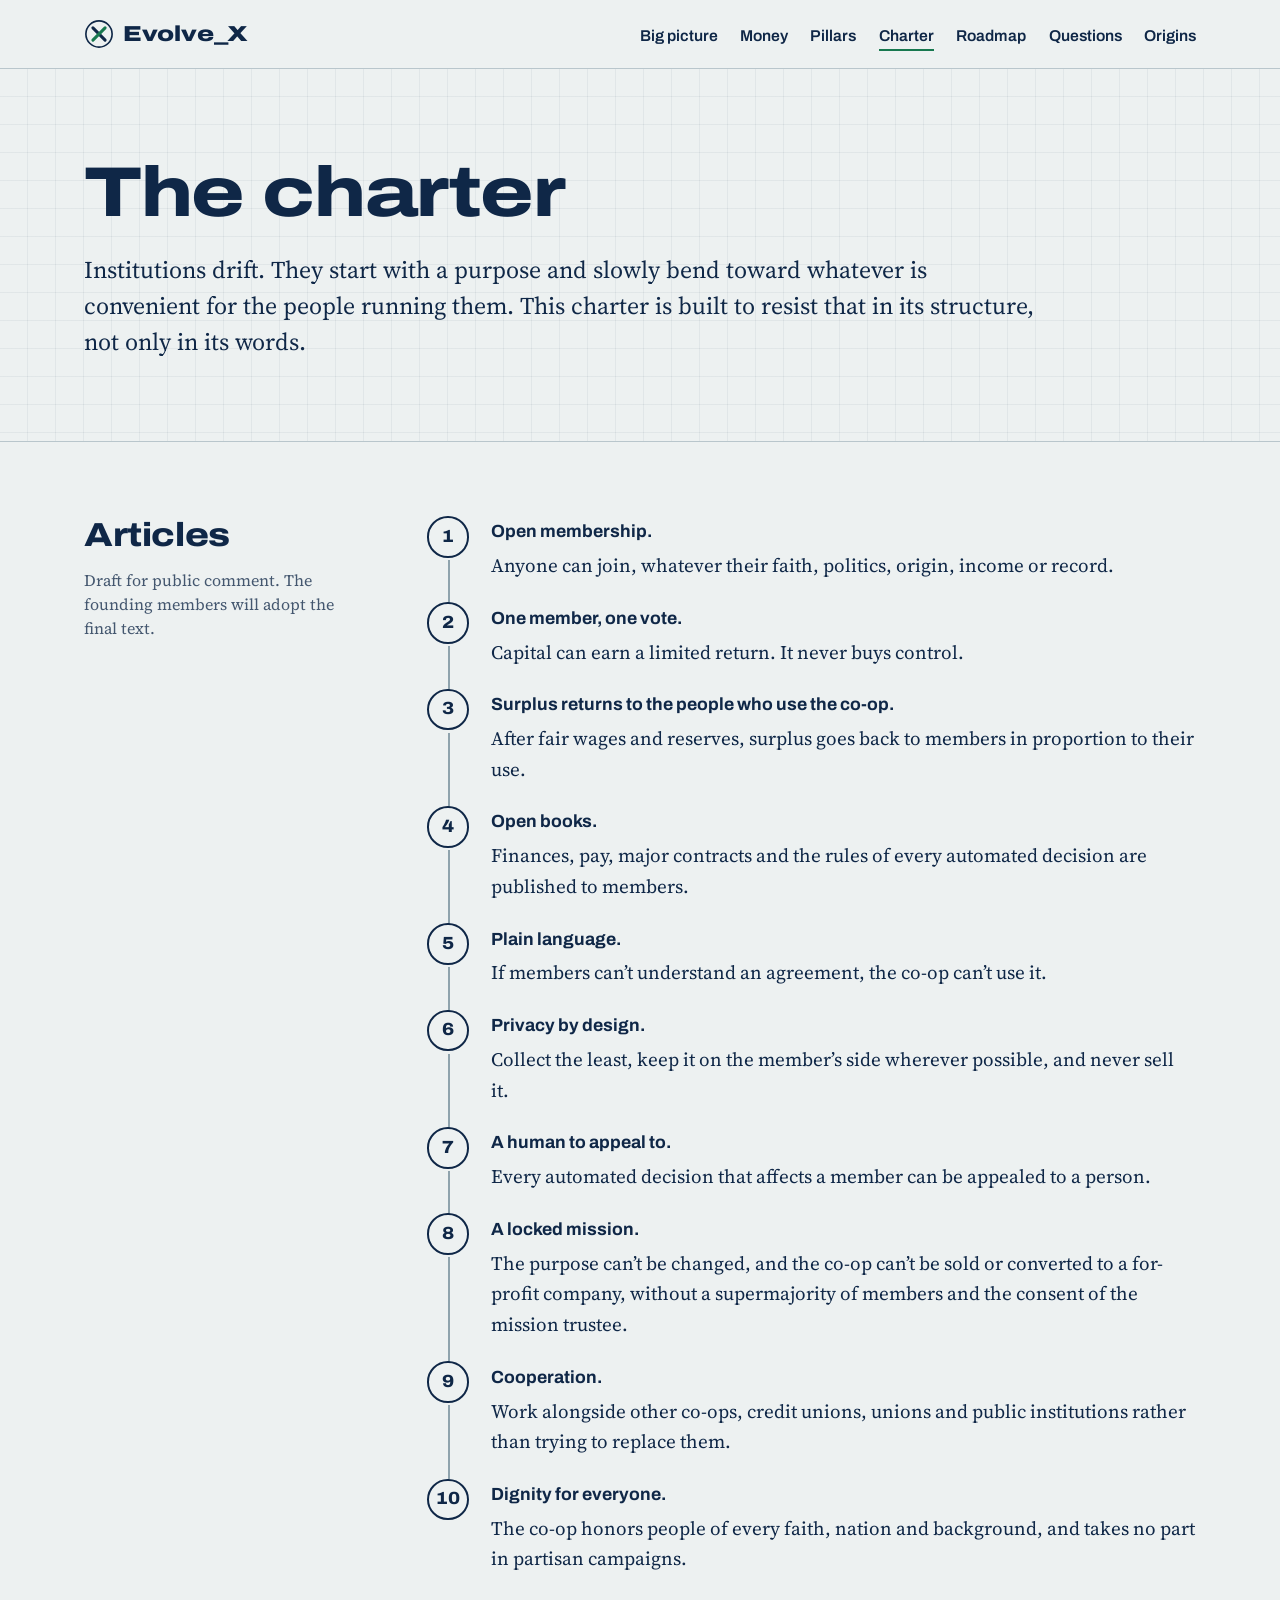
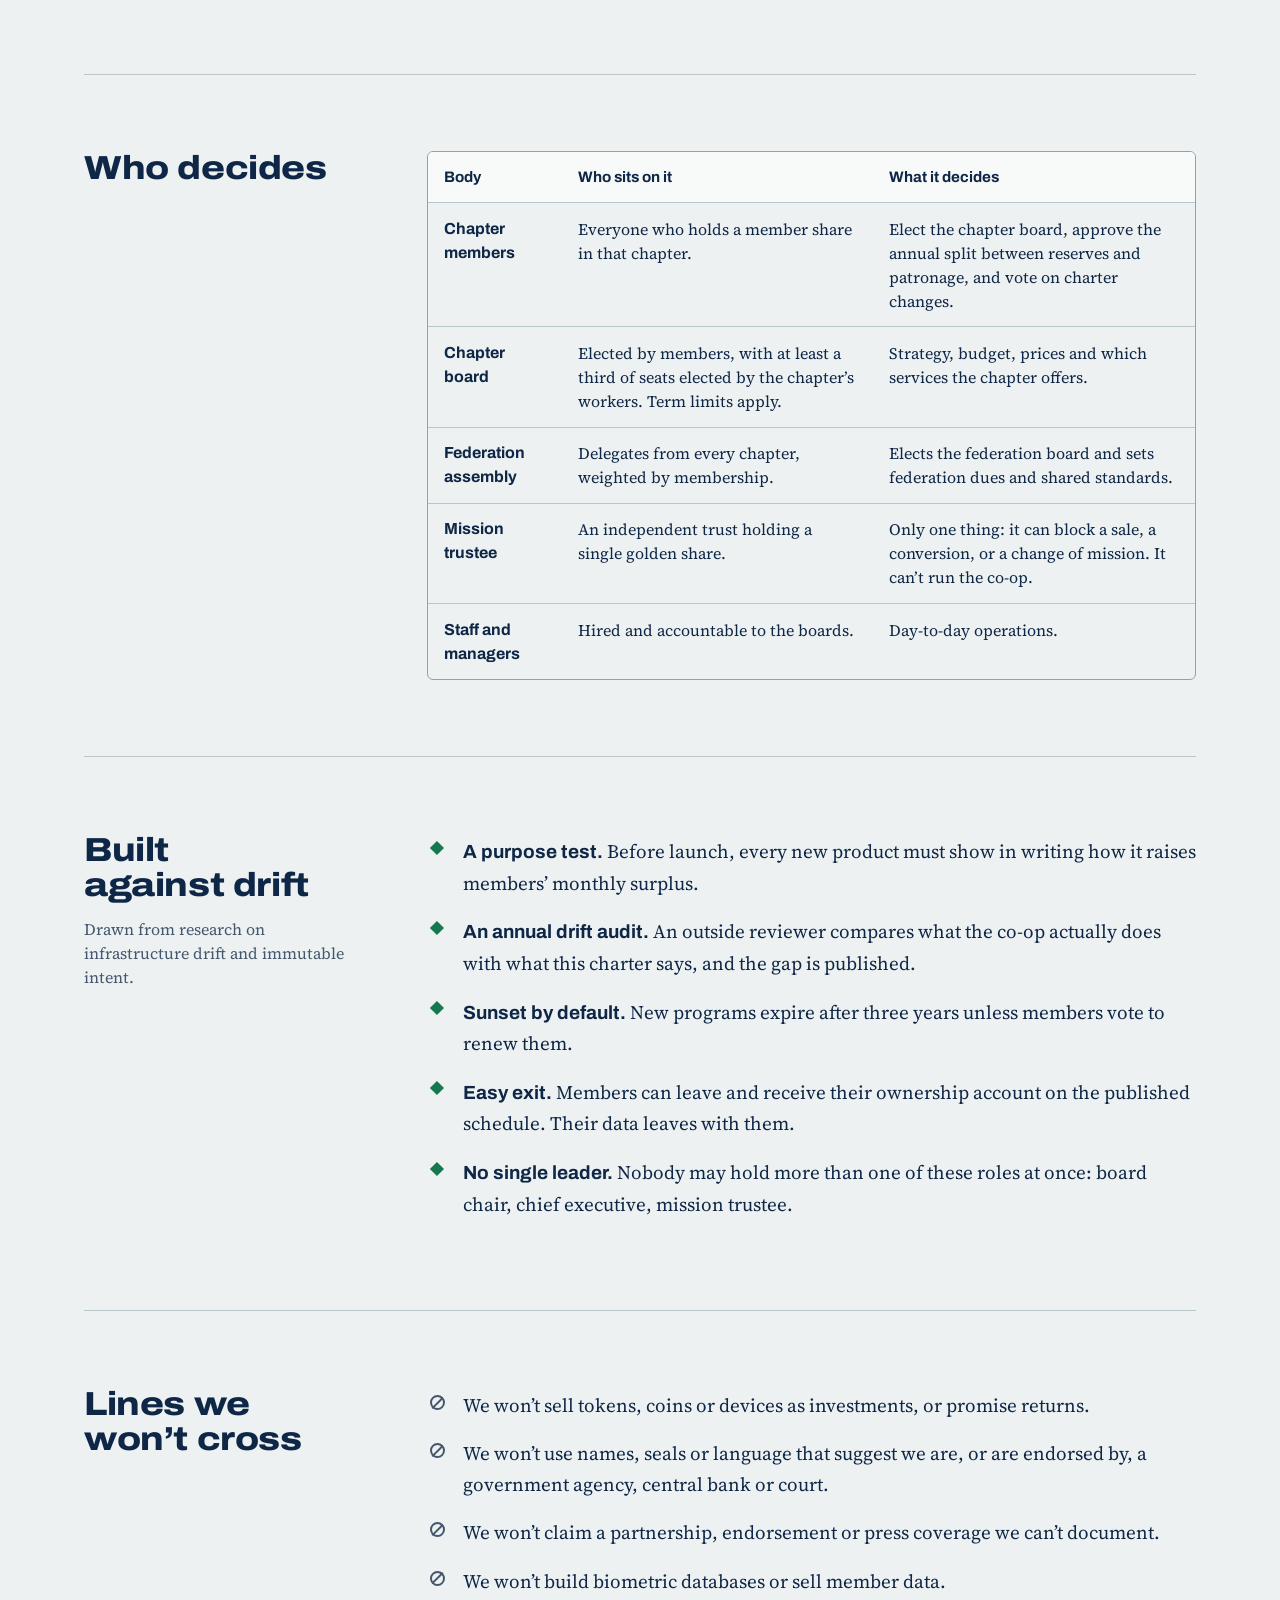
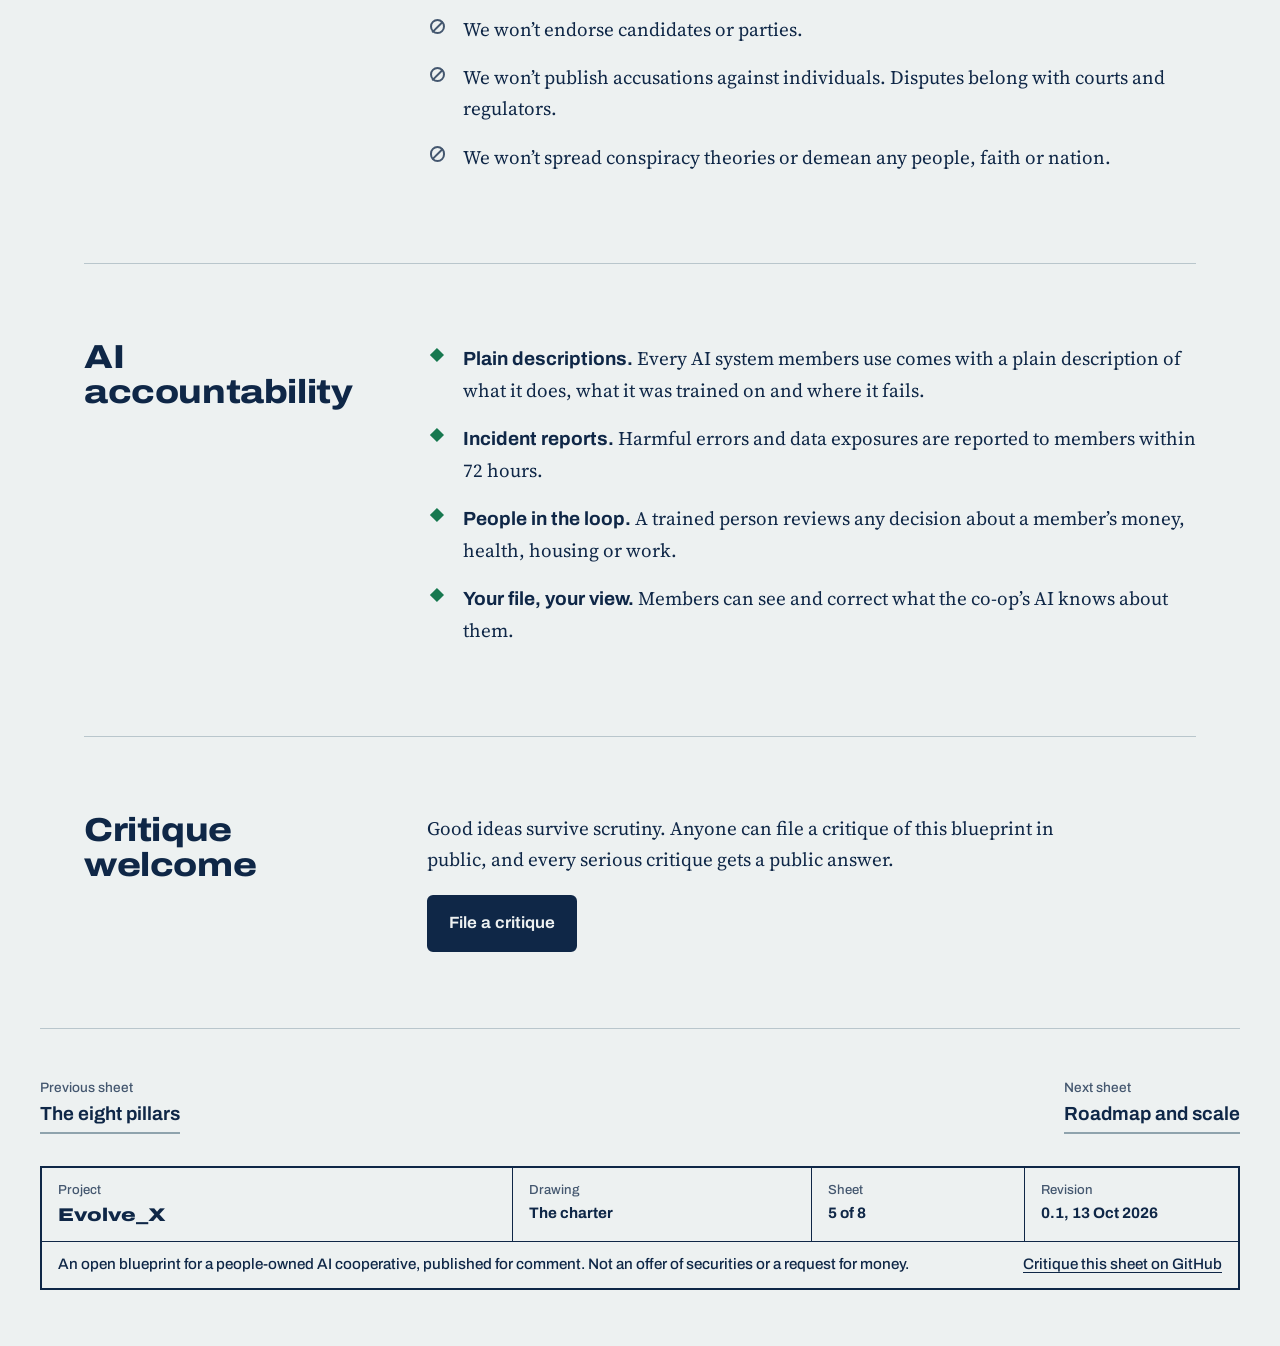
==== charter.html @ 39da24df "Launch the Evolve_X blueprint site Eight-sheet GitHub Pages site combining and rebuilding the ideas " ====
<!doctype html>
<html lang="en">
<head>
<meta charset="utf-8">
<meta name="viewport" content="width=device-width, initial-scale=1">
<title>The charter | Evolve_X</title>
<meta name="description" content="One member, one vote, open books, a locked mission, and governance designed to resist drift.">
<meta property="og:title" content="The charter | Evolve_X">
<meta property="og:description" content="One member, one vote, open books, a locked mission, and governance designed to resist drift.">
<meta property="og:type" content="website">
<meta name="theme-color" content="#edf1f1" media="(prefers-color-scheme: light)">
<meta name="theme-color" content="#0b2342" media="(prefers-color-scheme: dark)">
<link rel="icon" href="assets/favicon.svg" type="image/svg+xml">
<link rel="preconnect" href="https://fonts.googleapis.com">
<link rel="preconnect" href="https://fonts.gstatic.com" crossorigin>
<link rel="stylesheet" href="https://fonts.googleapis.com/css2?family=Archivo:wdth,wght@62..125,400..900&amp;family=Source+Serif+4:ital,opsz,wght@0,8..60,400..700;1,8..60,400..700&amp;display=swap">
<link rel="stylesheet" href="assets/style.css">
</head>
<body>
<a class="skip" href="#main">Skip to content</a>
<header class="site-head">
  <div class="wrap">
    <a class="wordmark" href="index.html" aria-label="Evolve_X home"><svg viewBox="0 0 64 64" aria-hidden="true" focusable="false"><circle cx="32" cy="32" r="28" fill="none" stroke="currentColor" stroke-width="3.5"/><path d="M19 19 L45 45" stroke="currentColor" stroke-width="6.5" stroke-linecap="round"/><path d="M45 19 L19 45" stroke="var(--leaf)" stroke-width="6.5" stroke-linecap="round"/></svg><span>Evolve_X</span></a>
    <button class="nav-toggle" type="button" aria-expanded="false" aria-controls="site-nav">Menu</button>
    <nav id="site-nav" class="site-nav" aria-label="Main">
      <ul>
        <li><a href="vision.html">Big picture</a></li>
        <li><a href="model.html">Money</a></li>
        <li><a href="pillars.html">Pillars</a></li>
        <li><a href="charter.html" aria-current="page">Charter</a></li>
        <li><a href="roadmap.html">Roadmap</a></li>
        <li><a href="questions.html">Questions</a></li>
        <li><a href="origins.html">Origins</a></li>
      </ul>
    </nav>
  </div>
</header>
<main id="main">
<section class="hero page-hero">
  <div class="wrap">
    <div>
      <h1>The charter</h1>
      <p class="lede">Institutions drift. They start with a purpose and slowly bend toward whatever is convenient for the people running them. This charter is built to resist that in its structure, not only in its words.</p>
    </div>
  </div>
</section>

<div class="wrap">
  <section class="sec" aria-labelledby="h-articles">
    <div class="sec-head">
      <h2 id="h-articles">Articles</h2>
      <p class="note">Draft for public comment. The founding members will adopt the final text.</p>
    </div>
    <div class="sec-body">
      <ol class="steps">
        <li><strong>Open membership.</strong> Anyone can join, whatever their faith, politics, origin, income or record.</li>
        <li><strong>One member, one vote.</strong> Capital can earn a limited return. It never buys control.</li>
        <li><strong>Surplus returns to the people who use the co-op.</strong> After fair wages and reserves, surplus goes back to members in proportion to their use.</li>
        <li><strong>Open books.</strong> Finances, pay, major contracts and the rules of every automated decision are published to members.</li>
        <li><strong>Plain language.</strong> If members can’t understand an agreement, the co-op can’t use it.</li>
        <li><strong>Privacy by design.</strong> Collect the least, keep it on the member’s side wherever possible, and never sell it.</li>
        <li><strong>A human to appeal to.</strong> Every automated decision that affects a member can be appealed to a person.</li>
        <li><strong>A locked mission.</strong> The purpose can’t be changed, and the co-op can’t be sold or converted to a for-profit company, without a supermajority of members and the consent of the mission trustee.</li>
        <li><strong>Cooperation.</strong> Work alongside other co-ops, credit unions, unions and public institutions rather than trying to replace them.</li>
        <li><strong>Dignity for everyone.</strong> The co-op honors people of every faith, nation and background, and takes no part in partisan campaigns.</li>
      </ol>
    </div>
  </section>

  <section class="sec" aria-labelledby="h-decides">
    <div class="sec-head"><h2 id="h-decides">Who decides</h2></div>
    <div class="sec-body">
      <div class="table-wrap">
        <table>
          <thead><tr><th scope="col">Body</th><th scope="col">Who sits on it</th><th scope="col">What it decides</th></tr></thead>
          <tbody>
            <tr><th scope="row">Chapter members</th><td>Everyone who holds a member share in that chapter.</td><td>Elect the chapter board, approve the annual split between reserves and patronage, and vote on charter changes.</td></tr>
            <tr><th scope="row">Chapter board</th><td>Elected by members, with at least a third of seats elected by the chapter’s workers. Term limits apply.</td><td>Strategy, budget, prices and which services the chapter offers.</td></tr>
            <tr><th scope="row">Federation assembly</th><td>Delegates from every chapter, weighted by membership.</td><td>Elects the federation board and sets federation dues and shared standards.</td></tr>
            <tr><th scope="row">Mission trustee</th><td>An independent trust holding a single golden share.</td><td>Only one thing: it can block a sale, a conversion, or a change of mission. It can’t run the co-op.</td></tr>
            <tr><th scope="row">Staff and managers</th><td>Hired and accountable to the boards.</td><td>Day-to-day operations.</td></tr>
          </tbody>
        </table>
      </div>
    </div>
  </section>

  <section class="sec" aria-labelledby="h-drift">
    <div class="sec-head">
      <h2 id="h-drift">Built against drift</h2>
      <p class="note">Drawn from research on infrastructure drift and immutable intent.</p>
    </div>
    <div class="sec-body">
      <ul class="marks">
        <li><strong>A purpose test.</strong> Before launch, every new product must show in writing how it raises members’ monthly surplus.</li>
        <li><strong>An annual drift audit.</strong> An outside reviewer compares what the co-op actually does with what this charter says, and the gap is published.</li>
        <li><strong>Sunset by default.</strong> New programs expire after three years unless members vote to renew them.</li>
        <li><strong>Easy exit.</strong> Members can leave and receive their ownership account on the published schedule. Their data leaves with them.</li>
        <li><strong>No single leader.</strong> Nobody may hold more than one of these roles at once: board chair, chief executive, mission trustee.</li>
      </ul>
    </div>
  </section>

  <section class="sec" aria-labelledby="h-lines">
    <div class="sec-head"><h2 id="h-lines">Lines we won’t cross</h2></div>
    <div class="sec-body">
      <ul class="marks never">
        <li>We won’t sell tokens, coins or devices as investments, or promise returns.</li>
        <li>We won’t use names, seals or language that suggest we are, or are endorsed by, a government agency, central bank or court.</li>
        <li>We won’t claim a partnership, endorsement or press coverage we can’t document.</li>
        <li>We won’t build biometric databases or sell member data.</li>
        <li>We won’t endorse candidates or parties.</li>
        <li>We won’t publish accusations against individuals. Disputes belong with courts and regulators.</li>
        <li>We won’t spread conspiracy theories or demean any people, faith or nation.</li>
      </ul>
    </div>
  </section>

  <section class="sec" aria-labelledby="h-ai">
    <div class="sec-head"><h2 id="h-ai">AI accountability</h2></div>
    <div class="sec-body">
      <ul class="marks">
        <li><strong>Plain descriptions.</strong> Every AI system members use comes with a plain description of what it does, what it was trained on and where it fails.</li>
        <li><strong>Incident reports.</strong> Harmful errors and data exposures are reported to members within 72 hours.</li>
        <li><strong>People in the loop.</strong> A trained person reviews any decision about a member’s money, health, housing or work.</li>
        <li><strong>Your file, your view.</strong> Members can see and correct what the co-op’s AI knows about them.</li>
      </ul>
    </div>
  </section>

  <section class="sec" aria-labelledby="h-critique">
    <div class="sec-head"><h2 id="h-critique">Critique welcome</h2></div>
    <div class="sec-body">
      <p>Good ideas survive scrutiny. Anyone can file a critique of this blueprint in public, and every serious critique gets a public answer.</p>
      <div class="actions"><a class="btn primary" href="https://github.com/PrototypeVersions/Evolve_X/issues">File a critique</a></div>
    </div>
  </section>
</div>
</main>
<footer class="wrap title-block-wrap">
  <nav class="next-sheet" aria-label="Previous and next sheet">
    <a href="pillars.html"><span class="k">Previous sheet</span>The eight pillars</a>
    <a href="roadmap.html"><span class="k">Next sheet</span>Roadmap and scale</a>
  </nav>
  <div class="title-block">
    <div class="project"><span class="k">Project</span><span class="v">Evolve_X</span></div>
    <div class="drawing"><span class="k">Drawing</span><span class="v">The charter</span></div>
    <div><span class="k">Sheet</span><span class="v">5 of 8</span></div>
    <div><span class="k">Revision</span><span class="v">0.1, 13 Oct 2026</span></div>
    <div class="row2"><span>An open blueprint for a people-owned AI cooperative, published for comment. Not an offer of securities or a request for money.</span><a href="https://github.com/PrototypeVersions/Evolve_X/issues">Critique this sheet on GitHub</a></div>
  </div>
</footer>
<script src="assets/site.js" defer></script>
</body>
</html>
---- assets/style.css ----
/* Evolve_X — blueprint stylesheet
   Light: drafting paper. Dark: cyanotype. */

:root {
  --paper: #edf1f1;
  --paper-raised: #f8fafa;
  --ink: #0f2747;
  --ink-soft: #44576f;
  --rule: #b9c6cc;
  --rule-strong: #8fa3ad;
  --leaf: #17784f;
  --leaf-wash: #d6e9df;
  --sun: #e9b63c;
  --sun-wash: #f6e7bd;
  --grid: rgba(15, 39, 71, 0.055);
  --focus: #17784f;

  --display: "Archivo", "Helvetica Neue", Arial, sans-serif;
  --text: "Source Serif 4", "Iowan Old Style", Georgia, serif;

  --measure: 66ch;
  --gutter: clamp(16px, 4vw, 44px);
  --radius: 6px;

  color-scheme: light;
}

@media (prefers-color-scheme: dark) {
  :root:not([data-theme="light"]) {
    --paper: #0b2342;
    --paper-raised: #102d53;
    --ink: #e8f0f3;
    --ink-soft: #a9bdcc;
    --rule: #2c4c74;
    --rule-strong: #4a6b93;
    --leaf: #63d39e;
    --leaf-wash: #123d3f;
    --sun: #f2c451;
    --sun-wash: #3b3a2c;
    --grid: rgba(232, 240, 243, 0.07);
    --focus: #f2c451;
    color-scheme: dark;
  }
}
:root[data-theme="dark"] {
  --paper: #0b2342;
  --paper-raised: #102d53;
  --ink: #e8f0f3;
  --ink-soft: #a9bdcc;
  --rule: #2c4c74;
  --rule-strong: #4a6b93;
  --leaf: #63d39e;
  --leaf-wash: #123d3f;
  --sun: #f2c451;
  --sun-wash: #3b3a2c;
  --grid: rgba(232, 240, 243, 0.07);
  --focus: #f2c451;
  color-scheme: dark;
}

*, *::before, *::after { box-sizing: border-box; }

html { -webkit-text-size-adjust: 100%; scroll-padding-top: 5rem; }

body {
  margin: 0;
  background: var(--paper);
  color: var(--ink);
  font-family: var(--text);
  font-size: 1.1875rem; /* 19px */
  line-height: 1.62;
  font-optical-sizing: auto;
  text-rendering: optimizeLegibility;
  overflow-x: hidden;
}

img, svg { max-width: 100%; }

a { color: var(--leaf); text-decoration-thickness: 1px; text-underline-offset: 0.18em; }
a:hover { text-decoration-thickness: 2px; }

:focus-visible { outline: 3px solid var(--focus); outline-offset: 3px; border-radius: 2px; }

.skip {
  position: absolute; left: var(--gutter); top: -4rem;
  background: var(--ink); color: var(--paper); padding: .5rem 1rem; z-index: 50;
  font-family: var(--display); font-weight: 600; text-decoration: none;
}
.skip:focus { top: .75rem; }

.wrap { max-width: 1200px; margin: 0 auto; padding: 0 var(--gutter); }

/* ---------- Type ---------- */

h1, h2, h3, h4 {
  font-family: var(--display);
  font-variation-settings: "wdth" 116;
  font-weight: 800;
  line-height: 1.05;
  letter-spacing: -0.012em;
  margin: 0;
  text-wrap: balance;
}
h1 { font-size: clamp(2.6rem, 6.4vw, 5.4rem); line-height: 0.96; letter-spacing: -0.02em; }
h2 { font-size: clamp(1.55rem, 2.6vw, 2.15rem); }
h3 { font-size: 1.3rem; font-variation-settings: "wdth" 108; font-weight: 750; }
h4 { font-size: 1.05rem; font-variation-settings: "wdth" 100; font-weight: 700; letter-spacing: 0; }

p { margin: 0 0 1em; max-width: var(--measure); }
p:last-child { margin-bottom: 0; }

.lede { font-size: clamp(1.25rem, 2vw, 1.5rem); line-height: 1.5; color: var(--ink); max-width: 38em; }
.quiet { color: var(--ink-soft); }
.small { font-size: 1rem; line-height: 1.55; }

sup a { text-decoration: none; font-family: var(--display); font-size: .72em; font-weight: 700; padding: 0 .1em; }

/* ---------- Header ---------- */

.site-head {
  position: sticky; top: 0; z-index: 20;
  background: color-mix(in srgb, var(--paper) 92%, transparent);
  backdrop-filter: blur(8px);
  -webkit-backdrop-filter: blur(8px);
  border-bottom: 1px solid var(--rule);
}
.site-head .wrap { display: flex; align-items: center; justify-content: space-between; gap: 1.5rem; min-height: 4.25rem; }

.wordmark {
  display: inline-flex; align-items: center; gap: .55rem;
  font-family: var(--display); font-variation-settings: "wdth" 125; font-weight: 850;
  font-size: 1.35rem; letter-spacing: -0.01em; color: var(--ink); text-decoration: none;
}
.wordmark svg { width: 30px; height: 30px; flex: none; }

.nav-toggle {
  display: none;
  font: 600 1rem/1 var(--display); color: var(--ink);
  background: transparent; border: 1px solid var(--rule-strong); border-radius: var(--radius);
  padding: .55rem .8rem; cursor: pointer;
}
.site-nav ul { list-style: none; margin: 0; padding: 0; display: flex; flex-wrap: wrap; gap: .25rem 1.4rem; }
.site-nav a {
  font-family: var(--display); font-weight: 600; font-size: .98rem; font-variation-settings: "wdth" 100;
  color: var(--ink); text-decoration: none; padding: .35rem 0; border-bottom: 2px solid transparent;
}
.site-nav a:hover { border-bottom-color: var(--rule-strong); }
.site-nav a[aria-current="page"] { border-bottom-color: var(--leaf); }

@media (max-width: 960px) {
  .nav-toggle { display: inline-block; }
  .site-nav { display: none; position: absolute; left: 0; right: 0; top: 100%;
    background: var(--paper); border-bottom: 1px solid var(--rule); }
  .site-nav.open { display: block; }
  .site-nav ul { flex-direction: column; gap: 0; padding: .5rem var(--gutter) 1rem; }
  .site-nav a { display: block; padding: .7rem 0; font-size: 1.1rem; border-bottom: 1px solid var(--rule); }
  .site-nav a[aria-current="page"] { color: var(--leaf); border-bottom-color: var(--rule); }
}

/* ---------- Hero ---------- */

.hero {
  position: relative;
  border-bottom: 1px solid var(--rule);
  background-image:
    linear-gradient(var(--grid) 1px, transparent 1px),
    linear-gradient(90deg, var(--grid) 1px, transparent 1px);
  background-size: 28px 28px;
  background-position: -1px -1px;
}
.hero .wrap {
  display: grid; grid-template-columns: minmax(0, 7fr) minmax(0, 5fr);
  gap: 2rem 3.5rem; align-items: center;
  padding-top: clamp(3rem, 7vw, 6rem); padding-bottom: clamp(3rem, 7vw, 6rem);
}
.hero h1 { margin-bottom: 1.6rem; font-variation-settings: "wdth" 122; }
.hero .lede { margin-bottom: 1.1rem; }
.hero .actions { margin-top: 2rem; }

.page-hero .wrap { grid-template-columns: minmax(0, 1fr); padding-bottom: clamp(2.5rem, 5vw, 4rem); }
.page-hero h1 { font-size: clamp(2.4rem, 5.6vw, 4.4rem); max-width: 14em; }
.page-hero .lede { max-width: 40em; }

.seal { margin: 0; justify-self: center; width: min(100%, 460px); }
.seal svg { display: block; width: 100%; height: auto; overflow: visible; }
.seal figcaption {
  text-align: center; margin-top: .9rem;
  font-family: var(--display); font-weight: 600; font-size: 1rem; color: var(--ink-soft);
}
.seal .band-a { stroke: var(--ink); }
.seal .band-b { stroke: var(--leaf); }
.seal .band-c { stroke: var(--sun); }
.seal .ring { fill: none; stroke: var(--ink); }
.seal .ring-text { fill: var(--ink); font-family: var(--display); font-weight: 700; font-size: 13.2px; letter-spacing: .06em; font-variation-settings: "wdth" 112; }
.seal .core-text { fill: var(--ink); font-family: var(--display); font-weight: 850; font-variation-settings: "wdth" 125; }

.seal path.draw { stroke-dasharray: 1; stroke-dashoffset: 1; animation: draw 2.4s cubic-bezier(.55,.1,.25,1) forwards; }
@keyframes draw { to { stroke-dashoffset: 0; } }
.seal .fade { opacity: 0; animation: fade .9s ease-out 1.6s forwards; }
@keyframes fade { to { opacity: 1; } }

@media (prefers-reduced-motion: reduce) {
  .seal path.draw { animation: none; stroke-dashoffset: 0; }
  .seal .fade { animation: none; opacity: 1; }
}

@media (max-width: 820px) {
  .hero .wrap { grid-template-columns: 1fr; }
  .seal { width: min(78%, 360px); order: -1; }
}

/* ---------- Buttons ---------- */

.actions { display: flex; flex-wrap: wrap; gap: .8rem; }
.btn {
  display: inline-flex; align-items: center; gap: .5rem;
  font-family: var(--display); font-weight: 650; font-size: 1.02rem; font-variation-settings: "wdth" 104;
  text-decoration: none; padding: .85rem 1.25rem; border-radius: var(--radius);
  border: 2px solid var(--ink); color: var(--ink); background: transparent;
}
.btn:hover { background: var(--paper-raised); }
.btn.primary { background: var(--ink); color: var(--paper); }
.btn.primary:hover { background: color-mix(in srgb, var(--ink) 86%, var(--leaf)); }

/* ---------- Sections: spec-sheet layout ---------- */

.sec {
  display: grid; grid-template-columns: minmax(0, 3.2fr) minmax(0, 8.8fr);
  gap: 1.25rem 4rem;
  padding: clamp(3rem, 6vw, 4.75rem) 0;
  border-top: 1px solid var(--rule);
}
.sec:first-child { border-top: 0; }
.sec > .sec-head h2 { position: sticky; top: 6rem; }
.sec-head .note { margin-top: .9rem; color: var(--ink-soft); font-size: 1rem; line-height: 1.5; position: sticky; top: calc(6rem + 3em); }
.sec-body > * + * { margin-top: 1.25rem; }
.sec-body > p + p { margin-top: 0; }

@media (max-width: 820px) {
  .sec { grid-template-columns: minmax(0, 1fr); }
  .sec > .sec-head h2, .sec-head .note { position: static; }
}

/* ---------- Two futures ---------- */

.contrast { display: grid; grid-template-columns: 1fr 1fr; border: 1px solid var(--rule-strong); border-radius: var(--radius); overflow: hidden; }
.contrast > div { padding: 1.6rem 1.6rem 1.8rem; }
.contrast > div + div { border-left: 1px solid var(--rule-strong); background: var(--leaf-wash); }
.contrast h3 { margin-bottom: .7rem; }
@media (max-width: 680px) {
  .contrast { grid-template-columns: 1fr; }
  .contrast > div + div { border-left: 0; border-top: 1px solid var(--rule-strong); }
}

/* ---------- Steps (true sequences only) ---------- */

.steps { list-style: none; margin: 0; padding: 0; counter-reset: step; }
.steps > li {
  counter-increment: step; position: relative;
  padding: 0 0 1.5rem 4rem; max-width: 46em;
}
.steps > li::before {
  content: counter(step);
  position: absolute; left: 0; top: -.15rem;
  width: 2.6rem; height: 2.6rem; border-radius: 50%;
  border: 2px solid var(--ink);
  display: grid; place-items: center;
  font-family: var(--display); font-weight: 800; font-size: 1.1rem; font-variation-settings: "wdth" 110;
}
.steps > li:not(:last-child)::after {
  content: ""; position: absolute; left: 1.3rem; top: 2.6rem; bottom: .1rem; width: 2px; background: var(--rule-strong);
}
.steps > li > strong:first-child { font-family: var(--display); font-weight: 700; font-size: 1.1rem; display: block; margin-bottom: .2rem; }
.steps.cycle > li:last-child::before { border-color: var(--leaf); color: var(--leaf); }

/* ---------- Pillar index (home) ---------- */

.verbs { list-style: none; margin: 0; padding: 0; display: grid; grid-template-columns: 1fr 1fr; gap: 0 3rem; }
.verbs li { padding: 1rem 0 1.1rem; border-top: 1px solid var(--rule); }
.verbs .verb {
  display: block;
  font-family: var(--display); font-weight: 850; font-variation-settings: "wdth" 125;
  font-size: 1.7rem; line-height: 1; margin-bottom: .35rem; letter-spacing: -0.01em;
  color: var(--ink); text-decoration: none;
}
.verbs a.verb:hover { color: var(--leaf); }
.verbs p { font-size: 1.02rem; line-height: 1.5; color: var(--ink-soft); }
@media (max-width: 680px) { .verbs { grid-template-columns: 1fr; } }

/* ---------- Commitments list ---------- */

.marks { list-style: none; margin: 0; padding: 0; }
.marks li { position: relative; padding: .2rem 0 .9rem 2.2rem; max-width: 46em; }
.marks li::before {
  content: ""; position: absolute; left: .3rem; top: .62rem;
  width: .62rem; height: .62rem; background: var(--leaf); transform: rotate(45deg);
}
.marks li strong { font-family: var(--display); font-weight: 700; }
.marks.never li::before {
  background: none; border: 2px solid var(--ink-soft); border-radius: 50%;
  width: .95rem; height: .95rem; top: .5rem; left: .15rem; transform: none;
}
.marks.never li::after {
  content: ""; position: absolute; left: .15rem; top: .93rem; width: .95rem; height: 2px; background: var(--ink-soft); transform: rotate(-45deg);
}

/* ---------- Tables ---------- */

.table-wrap { overflow-x: auto; border: 1px solid var(--rule-strong); border-radius: var(--radius); }
table { width: 100%; border-collapse: collapse; font-size: 1rem; line-height: 1.5; }
caption { text-align: left; padding: .9rem 1rem; font-family: var(--display); font-weight: 700; caption-side: top; border-bottom: 1px solid var(--rule-strong); }
th, td { text-align: left; vertical-align: top; padding: .85rem 1rem; border-top: 1px solid var(--rule); }
thead th { font-family: var(--display); font-weight: 700; font-size: .95rem; background: var(--paper-raised); border-top: 0; }
tbody th { font-family: var(--display); font-weight: 700; font-variation-settings: "wdth" 100; }
td.retired { color: var(--ink-soft); font-style: italic; }
table.wide { min-width: 720px; }

/* ---------- Pillars page ---------- */

.pillar {
  display: grid; grid-template-columns: minmax(0, 4fr) minmax(0, 8fr);
  gap: 1rem 4rem; padding: clamp(2.5rem, 5vw, 4rem) 0; border-top: 1px solid var(--rule);
}
.pillar .name {
  font-family: var(--display); font-weight: 850; font-variation-settings: "wdth" 125;
  font-size: clamp(2.6rem, 5vw, 4.2rem); line-height: .95; letter-spacing: -0.02em; margin: 0;
}
.pillar .promise { margin-top: .9rem; font-size: 1.15rem; line-height: 1.45; color: var(--ink-soft); max-width: 20em; }
.pillar dl { margin: 0; display: grid; grid-template-columns: 9.5rem minmax(0, 1fr); gap: 1rem 1.5rem; }
.pillar dt { font-family: var(--display); font-weight: 700; font-size: .98rem; padding-top: .2rem; }
.pillar dd { margin: 0; max-width: var(--measure); }
.pillar dd.origin { color: var(--ink-soft); font-size: 1.02rem; line-height: 1.55; padding-left: 1rem; border-left: 3px solid var(--sun); }
.pillar > div:first-child { position: relative; }
.pillar .name-wrap { position: sticky; top: 6rem; }
@media (max-width: 820px) {
  .pillar { grid-template-columns: minmax(0, 1fr); }
  .pillar .name-wrap { position: static; }
  .pillar dl { grid-template-columns: 1fr; gap: .25rem; }
  .pillar dd { margin-bottom: .9rem; }
}

.foundations { display: grid; grid-template-columns: repeat(3, minmax(0, 1fr)); gap: 0 2.5rem; }
.foundations > div { border-top: 3px solid var(--ink); padding-top: 1.1rem; }
.foundations h3 { margin-bottom: .6rem; }
.foundations p { font-size: 1.02rem; line-height: 1.55; }
.foundations .origin { color: var(--ink-soft); font-size: .95rem; margin-top: .8rem; }
@media (max-width: 900px) { .foundations { grid-template-columns: 1fr; gap: 2rem; } }

/* ---------- Diagrams ---------- */

.diagram { margin: 0; }
.diagram svg { display: block; width: 100%; height: auto; }
.diagram figcaption { margin-top: .8rem; font-size: 1rem; color: var(--ink-soft); max-width: var(--measure); }
.dg-line { stroke: var(--ink); fill: none; }
.dg-soft { stroke: var(--rule-strong); fill: none; }
.dg-box { fill: var(--paper-raised); stroke: var(--ink); }
.dg-box-leaf { fill: var(--leaf-wash); stroke: var(--leaf); }
.dg-box-sun { fill: var(--sun-wash); stroke: var(--sun); }
.dg-text { fill: var(--ink); font-family: var(--display); font-size: 15px; font-weight: 650; }
.dg-sub { fill: var(--ink-soft); font-family: var(--text); font-size: 13.5px; }
.dg-head { fill: var(--ink); font-family: var(--display); font-weight: 800; font-size: 17px; font-variation-settings: "wdth" 115; }
.dg-leaf { fill: var(--leaf); }
.dg-arrow { fill: var(--ink); }

/* ---------- Calculator ---------- */

.calc { display: grid; grid-template-columns: minmax(0, 1fr) minmax(0, 1fr); gap: 2rem 3rem; align-items: start; }
.calc fieldset { border: 0; padding: 0; margin: 0 0 1.5rem; }
.calc legend { font-family: var(--display); font-weight: 800; font-size: 1.1rem; font-variation-settings: "wdth" 110; margin-bottom: .6rem; padding: 0; }
.field { display: grid; grid-template-columns: 1fr 7.5rem; gap: .35rem 1rem; align-items: center; padding: .55rem 0; border-top: 1px solid var(--rule); }
.field label { font-size: 1rem; line-height: 1.35; }
.field input[type="number"] {
  width: 100%; font: 600 1rem/1.2 var(--display); color: var(--ink); text-align: right;
  background: var(--paper-raised); border: 1px solid var(--rule-strong); border-radius: var(--radius); padding: .45rem .55rem;
}
.field input[type="range"] { grid-column: 1 / -1; width: 100%; accent-color: var(--leaf); }

.results {
  position: sticky; top: 6rem;
  border: 2px solid var(--ink); border-radius: var(--radius); background: var(--paper-raised); padding: 1.4rem 1.5rem;
}
.results h3 { margin-bottom: 1rem; }
.results dl { margin: 0; display: grid; grid-template-columns: 1fr auto; gap: .45rem 1rem; font-size: 1rem; }
.results dt { color: var(--ink-soft); }
.results dd { margin: 0; text-align: right; font-family: var(--display); font-weight: 700; font-variant-numeric: tabular-nums; }
.results .sep { grid-column: 1 / -1; border-top: 1px solid var(--rule); margin: .35rem 0; }
.results .big { grid-column: 1 / -1; margin: .4rem 0 .6rem; padding: 1rem; background: var(--leaf-wash); border-radius: var(--radius); }
.results .big p { margin: 0; font-size: 1.05rem; line-height: 1.45; }
.results .big strong { font-family: var(--display); font-size: 1.9rem; font-weight: 850; font-variation-settings: "wdth" 118; display: block; line-height: 1.1; }
.results .warn { grid-column: 1 / -1; padding: .9rem 1rem; border-left: 4px solid var(--sun); background: var(--sun-wash); font-size: 1rem; }
@media (max-width: 900px) { .calc { grid-template-columns: minmax(0, 1fr); } .results { position: static; } }

/* ---------- FAQ ---------- */

.faq details { border-top: 1px solid var(--rule); }
.faq details:last-child { border-bottom: 1px solid var(--rule); }
.faq summary {
  cursor: pointer; list-style: none; padding: 1.2rem 2.5rem 1.2rem 0; position: relative;
  font-family: var(--display); font-weight: 700; font-size: 1.2rem; font-variation-settings: "wdth" 104; line-height: 1.3;
}
.faq summary::-webkit-details-marker { display: none; }
.faq summary::after {
  content: ""; position: absolute; right: .4rem; top: 50%; width: 14px; height: 14px; margin-top: -7px;
  background:
    linear-gradient(var(--ink), var(--ink)) center / 14px 2px no-repeat,
    linear-gradient(var(--ink), var(--ink)) center / 2px 14px no-repeat;
  transition: transform .2s ease;
}
.faq details[open] summary::after { transform: rotate(45deg); }
.faq details > div { padding: 0 0 1.4rem; }
@media (prefers-reduced-motion: reduce) { .faq summary::after { transition: none; } }

/* ---------- Sources ---------- */

.sources { font-size: .98rem; line-height: 1.5; padding-left: 1.4rem; }
.sources li { margin-bottom: .5rem; max-width: var(--measure); }

/* ---------- Title block footer ---------- */

.title-block-wrap { padding: 3rem 0 3.5rem; border-top: 1px solid var(--rule); }
.title-block {
  display: grid; grid-template-columns: 2.2fr 1.4fr 1fr 1fr; border: 2px solid var(--ink);
  font-family: var(--display); font-size: .95rem; line-height: 1.35;
}
.title-block > div { padding: .8rem 1rem; border-left: 1px solid var(--ink); }
.title-block > div:first-child { border-left: 0; }
.title-block .k { display: block; color: var(--ink-soft); font-size: .82rem; font-weight: 500; margin-bottom: .25rem; }
.title-block .v { font-weight: 700; }
.title-block .project .v { font-variation-settings: "wdth" 125; font-weight: 850; font-size: 1.15rem; }
.title-block .row2 { grid-column: 1 / -1; border-left: 0; border-top: 1px solid var(--ink); display: flex; flex-wrap: wrap; gap: .5rem 1.5rem; justify-content: space-between; font-weight: 500; }
.title-block .row2 a { color: var(--ink); }
@media (max-width: 760px) {
  .title-block { grid-template-columns: 1fr 1fr; }
  .title-block > div:nth-child(3) { border-left: 0; border-top: 1px solid var(--ink); }
  .title-block > div:nth-child(4) { border-top: 1px solid var(--ink); }
  .title-block .project, .title-block .drawing { grid-column: 1 / -1; border-left: 0; }
  .title-block .drawing { border-top: 1px solid var(--ink); }
}

.next-sheet { display: flex; justify-content: space-between; gap: 1rem; flex-wrap: wrap; margin-bottom: 2rem; font-family: var(--display); font-weight: 650; }
.next-sheet a { color: var(--ink); text-decoration: none; border-bottom: 2px solid var(--rule-strong); padding-bottom: .15rem; }
.next-sheet a:hover { border-bottom-color: var(--leaf); }
.next-sheet .k { display: block; font-weight: 500; font-size: .85rem; color: var(--ink-soft); }

/* ---------- Federation figure (vision) ---------- */

.fed { margin: 0; display: grid; gap: 0; }
.fed h3 { font-size: 1.12rem; margin-bottom: .3rem; }
.fed p { font-size: 1rem; line-height: 1.5; margin: 0; }
.fed .tier { border: 2px solid var(--ink); border-radius: var(--radius); padding: 1rem 1.2rem; position: relative; background: var(--paper-raised); }
.fed .tier-fed { background: var(--leaf-wash); border-color: var(--leaf); margin: 2rem 6% 0; }
.fed .tier-public { margin: 0; }
.fed .tier-fed::before, .fed .tier-chapters::before {
  content: ""; position: absolute; left: 50%; top: calc(-2rem - 2px); width: 2px; height: 2rem; background: var(--ink); transform: translateX(-1px);
}
.fed .tier-chapters { position: relative; display: grid; grid-template-columns: repeat(4, minmax(0, 1fr)); gap: 1rem; margin-top: 2rem; }
.fed .tier-chapters::before { display: none; }
.fed .tier-chapters > div { border: 1.5px solid var(--ink); border-radius: var(--radius); padding: .9rem 1rem; position: relative; background: var(--paper); }
.fed .tier-chapters > div::before {
  content: ""; position: absolute; left: 50%; top: calc(-2rem - 2px); width: 2px; height: 2rem; background: var(--rule-strong);
}
.fed .tier-chapters > div:last-child { border-style: dashed; }
.fed figcaption { margin-top: 1rem; font-size: 1rem; color: var(--ink-soft); max-width: var(--measure); }
@media (max-width: 760px) {
  .fed .tier-fed { margin-left: 0; margin-right: 0; }
  .fed .tier-chapters { grid-template-columns: 1fr 1fr; }
  .fed .tier-chapters > div:nth-child(n+3)::before { display: none; }
}

/* ---------- Calculator result states ---------- */

#r-good { display: contents; }
#r-good[hidden], .warn[hidden] { display: none; }
.faq .actions { margin-top: 1rem; }
.calc .btn { margin-top: .25rem; }
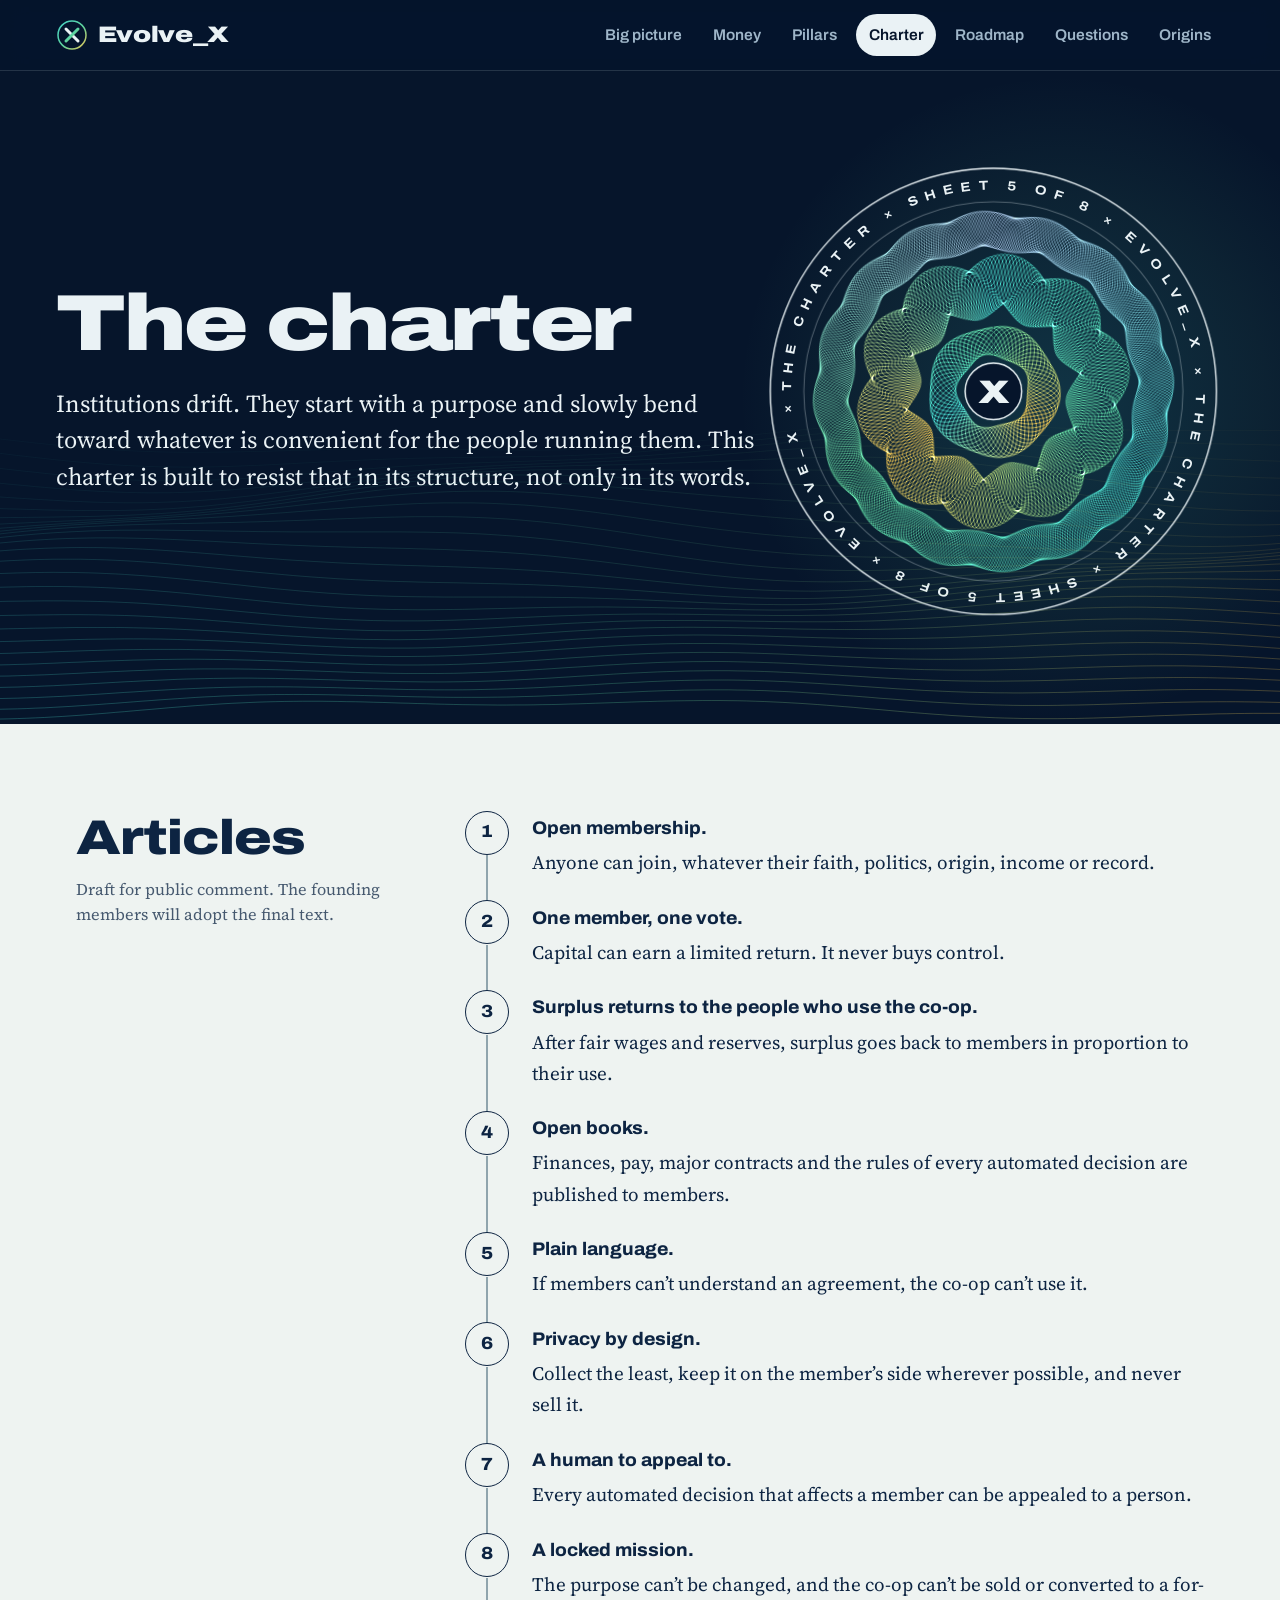
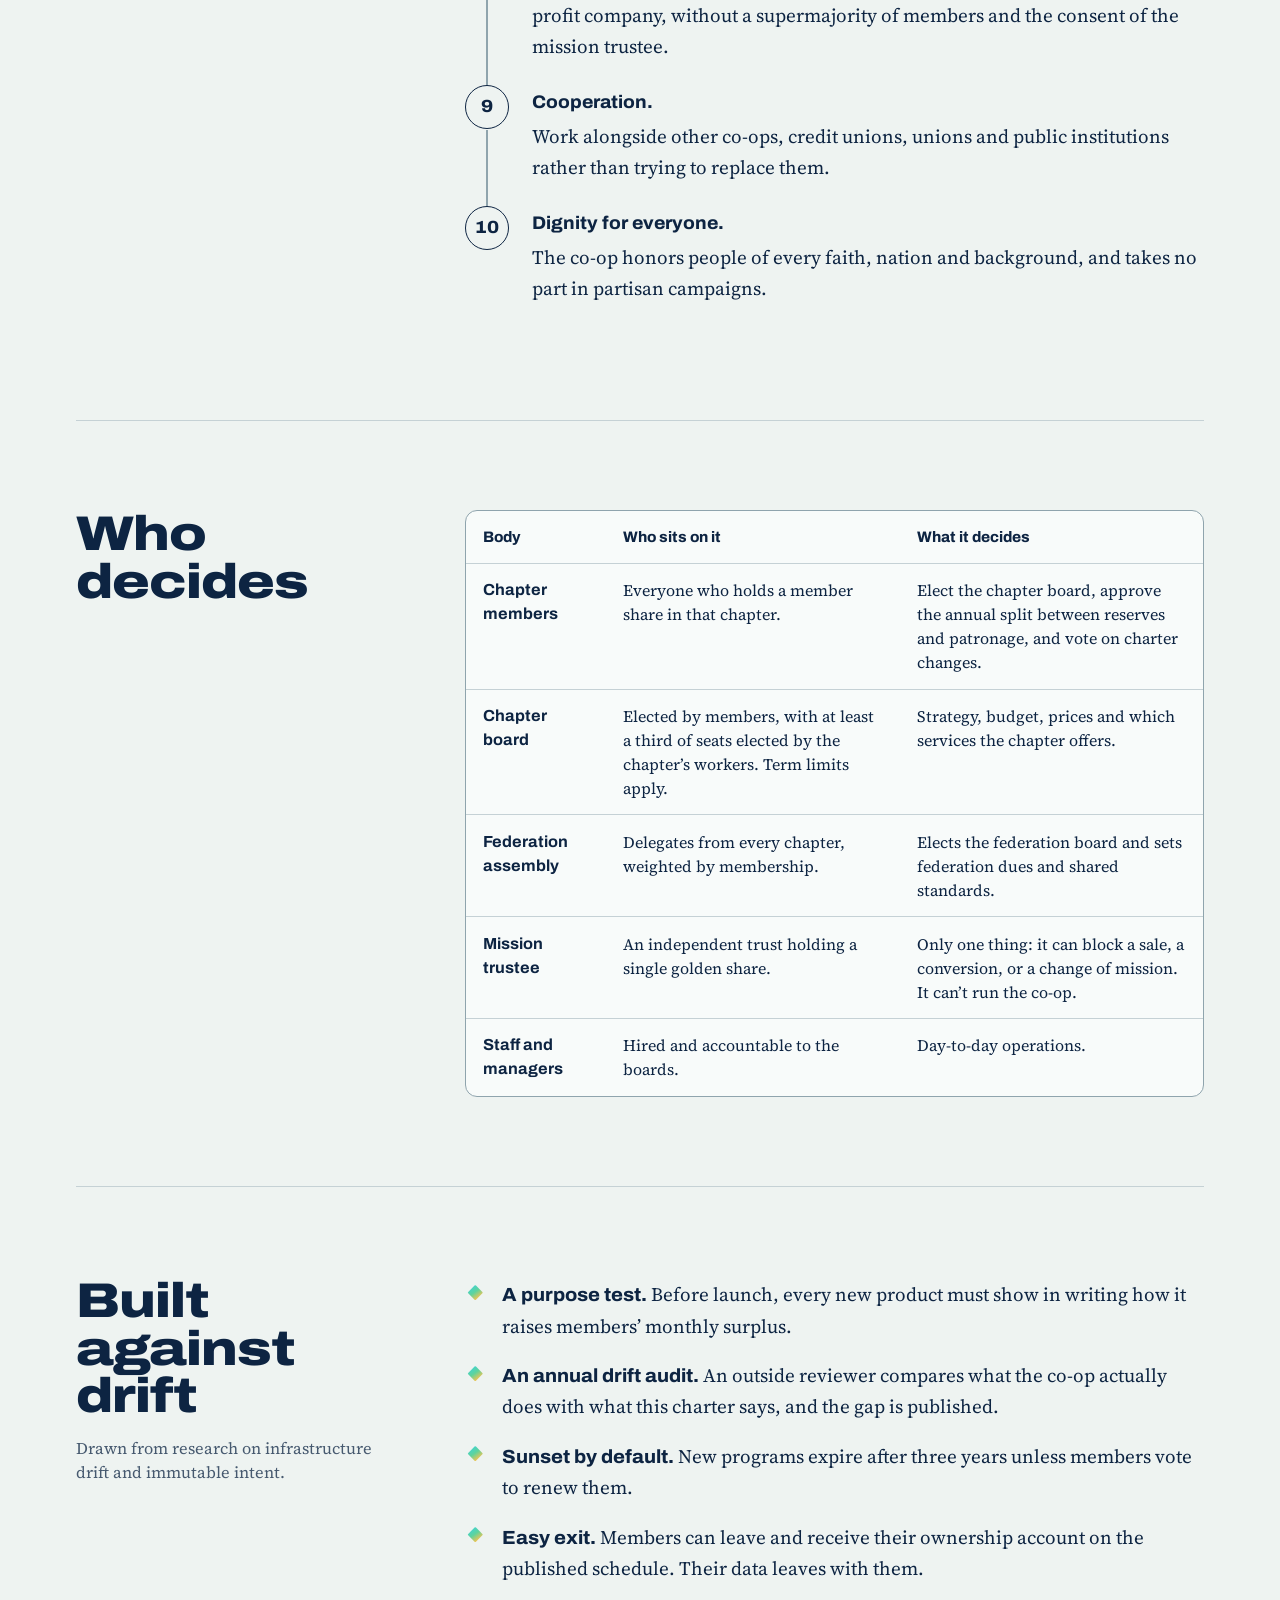
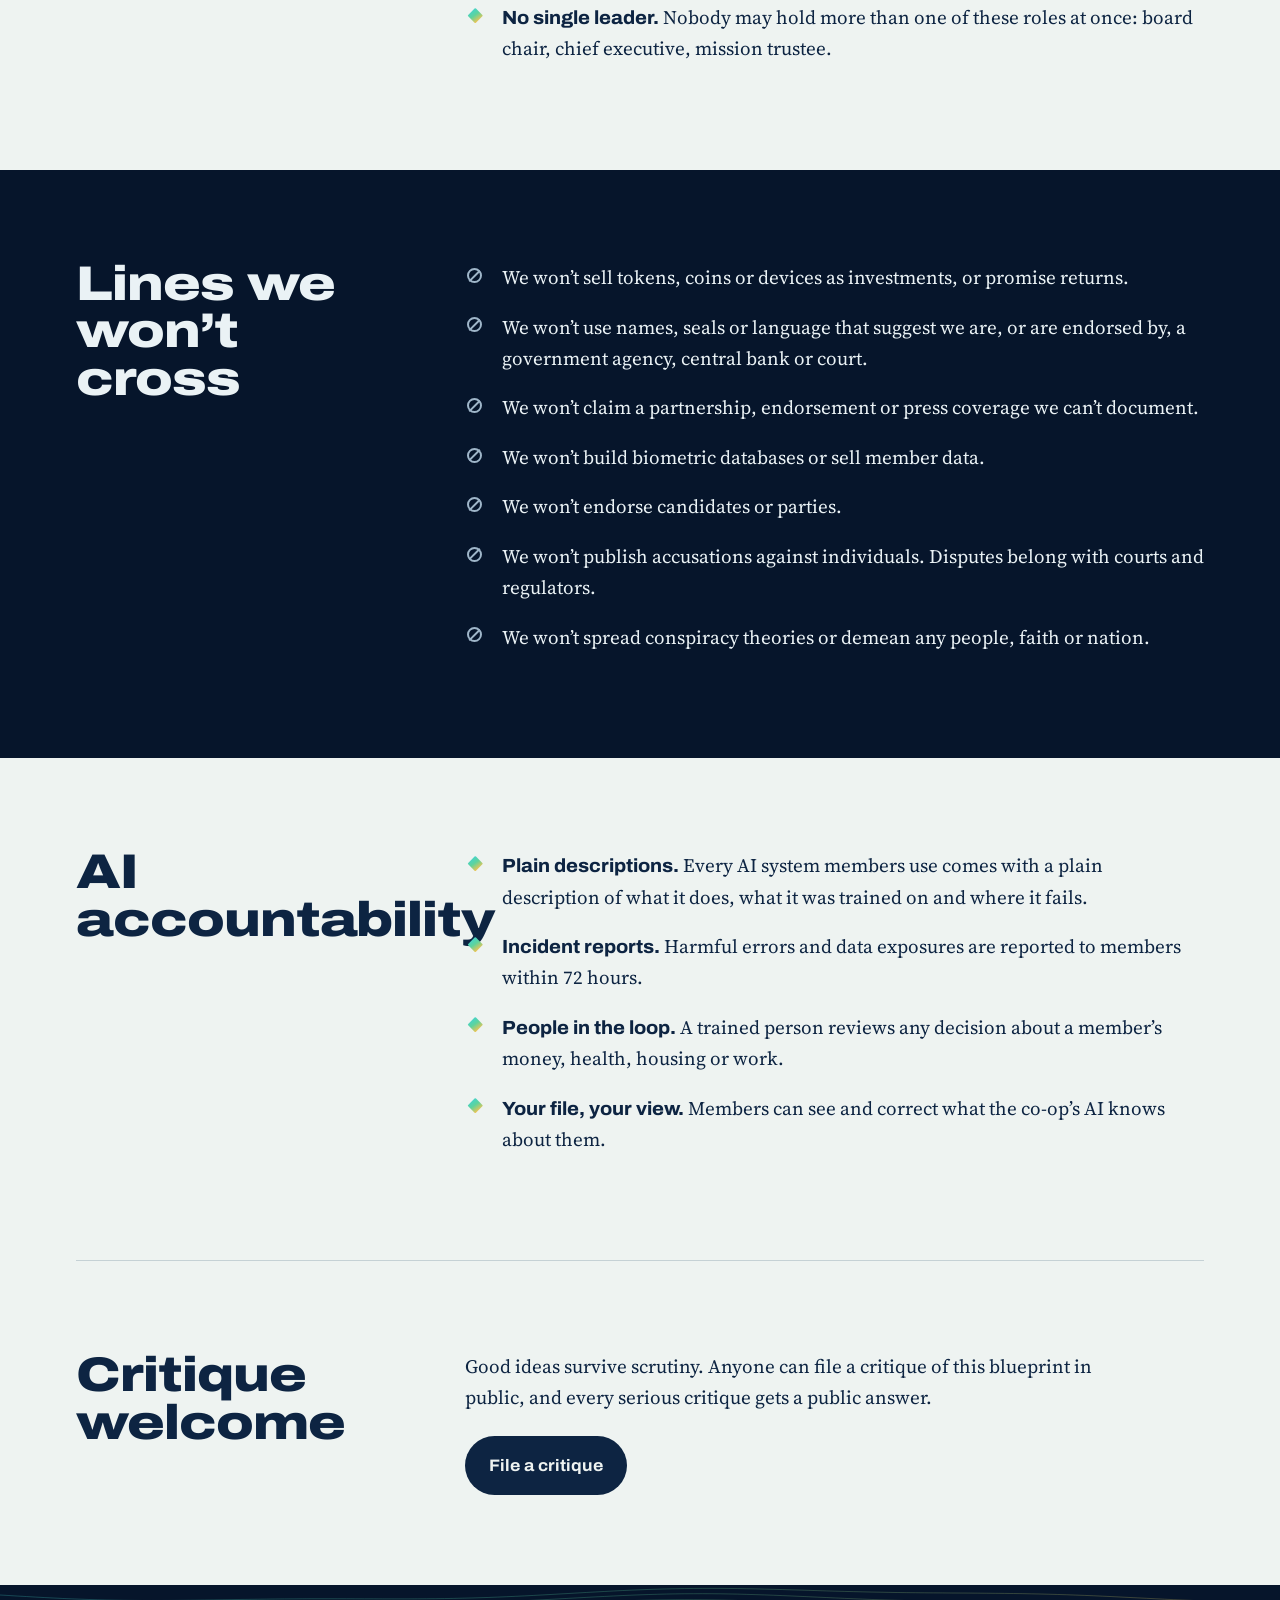
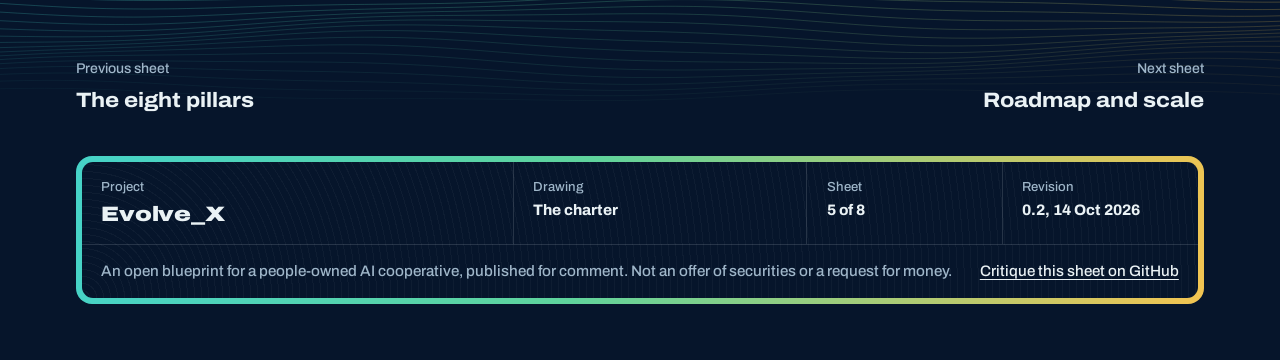
==== commit ead926fc: "Redesign: luminous engraving Rework every page in a banknote-and-certificate visual language drawn a" ====
--- a/charter.html
+++ b/charter.html
@@ -8,19 +8,19 @@
 <meta property="og:title" content="The charter | Evolve_X">
 <meta property="og:description" content="One member, one vote, open books, a locked mission, and governance designed to resist drift.">
 <meta property="og:type" content="website">
-<meta name="theme-color" content="#edf1f1" media="(prefers-color-scheme: light)">
-<meta name="theme-color" content="#0b2342" media="(prefers-color-scheme: dark)">
+<meta name="theme-color" content="#06152b">
 <link rel="icon" href="assets/favicon.svg" type="image/svg+xml">
 <link rel="preconnect" href="https://fonts.googleapis.com">
 <link rel="preconnect" href="https://fonts.gstatic.com" crossorigin>
 <link rel="stylesheet" href="https://fonts.googleapis.com/css2?family=Archivo:wdth,wght@62..125,400..900&amp;family=Source+Serif+4:ital,opsz,wght@0,8..60,400..700;1,8..60,400..700&amp;display=swap">
 <link rel="stylesheet" href="assets/style.css">
+<script>document.documentElement.classList.add("js");</script>
 </head>
 <body>
 <a class="skip" href="#main">Skip to content</a>
 <header class="site-head">
   <div class="wrap">
-    <a class="wordmark" href="index.html" aria-label="Evolve_X home"><svg viewBox="0 0 64 64" aria-hidden="true" focusable="false"><circle cx="32" cy="32" r="28" fill="none" stroke="currentColor" stroke-width="3.5"/><path d="M19 19 L45 45" stroke="currentColor" stroke-width="6.5" stroke-linecap="round"/><path d="M45 19 L19 45" stroke="var(--leaf)" stroke-width="6.5" stroke-linecap="round"/></svg><span>Evolve_X</span></a>
+    <a class="wordmark" href="index.html" aria-label="Evolve_X home"><svg viewBox="0 0 64 64" aria-hidden="true" focusable="false"><defs><linearGradient id="wm-iris" x1="0" x2="1" y1="0" y2="1"><stop offset="0" stop-color="#46d3c8"/><stop offset=".55" stop-color="#5fd39c"/><stop offset="1" stop-color="#f2c451"/></linearGradient></defs><circle cx="32" cy="32" r="28" fill="none" stroke="url(#wm-iris)" stroke-width="3"/><path d="M20 20 L44 44" stroke="currentColor" stroke-width="6" stroke-linecap="round"/><path d="M44 20 L20 44" stroke="url(#wm-iris)" stroke-width="6" stroke-linecap="round"/></svg><span>Evolve_X</span></a>
     <button class="nav-toggle" type="button" aria-expanded="false" aria-controls="site-nav">Menu</button>
     <nav id="site-nav" class="site-nav" aria-label="Main">
       <ul>
@@ -36,16 +36,17 @@
   </div>
 </header>
 <main id="main">
-<section class="hero page-hero">
+<section class="hero hero-page band-night">
   <div class="wrap">
-    <div>
+    <div class="copy">
       <h1>The charter</h1>
       <p class="lede">Institutions drift. They start with a purpose and slowly bend toward whatever is convenient for the people running them. This charter is built to resist that in its structure, not only in its words.</p>
     </div>
+    <div class="medallion-wrap"><div class="medallion" data-medallion="seed:14" data-spin data-sweep><canvas aria-hidden="true"></canvas><svg class="med-type" viewBox="-220 -220 440 440" role="img" aria-labelledby="mcharter-t"><title id="mcharter-t">Engraved seal for sheet 5: The charter.</title><defs><path id="mcharter-ring" d="M -193 0 A 193 193 0 1 1 193 0 A 193 193 0 1 1 -193 0"></path></defs><circle class="ring fade" r="213" stroke-width="1.3"></circle><circle class="ring-faint fade" r="181" stroke-width="1"></circle><text class="ring-text fade"><textPath href="#mcharter-ring" textLength="1201" lengthAdjust="spacing">THE CHARTER × SHEET 5 OF 8 × EVOLVE_X × THE CHARTER × SHEET 5 OF 8 × EVOLVE_X × </textPath></text><circle class="core-disc fade" r="27" stroke-width="1.4"></circle><text class="core-text fade" x="0" y="11" text-anchor="middle" font-size="31">X</text></svg></div></div>
   </div>
+  <div class="wavefield" data-lines="28"></div>
 </section>
-
-<div class="wrap">
+<div class="band band-paper"><div class="wrap">
   <section class="sec" aria-labelledby="h-articles">
     <div class="sec-head">
       <h2 id="h-articles">Articles</h2>
@@ -101,6 +102,8 @@
     </div>
   </section>
 
+  </div></div>
+<div class="band band-night"><div class="wrap">
   <section class="sec" aria-labelledby="h-lines">
     <div class="sec-head"><h2 id="h-lines">Lines we won’t cross</h2></div>
     <div class="sec-body">
@@ -115,6 +118,8 @@
       </ul>
     </div>
   </section>
+  </div></div>
+<div class="band band-paper"><div class="wrap">
 
   <section class="sec" aria-labelledby="h-ai">
     <div class="sec-head"><h2 id="h-ai">AI accountability</h2></div>
@@ -135,19 +140,22 @@
       <div class="actions"><a class="btn primary" href="https://github.com/PrototypeVersions/Evolve_X/issues">File a critique</a></div>
     </div>
   </section>
-</div>
+</div></div>
 </main>
-<footer class="wrap title-block-wrap">
-  <nav class="next-sheet" aria-label="Previous and next sheet">
-    <a href="pillars.html"><span class="k">Previous sheet</span>The eight pillars</a>
-    <a href="roadmap.html"><span class="k">Next sheet</span>Roadmap and scale</a>
-  </nav>
-  <div class="title-block">
-    <div class="project"><span class="k">Project</span><span class="v">Evolve_X</span></div>
-    <div class="drawing"><span class="k">Drawing</span><span class="v">The charter</span></div>
-    <div><span class="k">Sheet</span><span class="v">5 of 8</span></div>
-    <div><span class="k">Revision</span><span class="v">0.1, 13 Oct 2026</span></div>
-    <div class="row2"><span>An open blueprint for a people-owned AI cooperative, published for comment. Not an offer of securities or a request for money.</span><a href="https://github.com/PrototypeVersions/Evolve_X/issues">Critique this sheet on GitHub</a></div>
+<footer class="site-foot band-night">
+  <div class="wavefield" data-lines="16" data-flip></div>
+  <div class="wrap">
+    <nav class="next-sheet" aria-label="Previous and next sheet">
+      <a href="pillars.html"><span class="k">Previous sheet</span>The eight pillars</a>
+      <a href="roadmap.html"><span class="k">Next sheet</span>Roadmap and scale</a>
+    </nav>
+    <div class="certificate"><div class="certificate-inner">
+      <div class="project"><span class="k">Project</span><span class="v">Evolve_X</span></div>
+      <div class="drawing"><span class="k">Drawing</span><span class="v">The charter</span></div>
+      <div><span class="k">Sheet</span><span class="v">5 of 8</span></div>
+      <div><span class="k">Revision</span><span class="v">0.2, 14 Oct 2026</span></div>
+      <div class="row2"><span>An open blueprint for a people-owned AI cooperative, published for comment. Not an offer of securities or a request for money.</span><a href="https://github.com/PrototypeVersions/Evolve_X/issues">Critique this sheet on GitHub</a></div>
+    </div></div>
   </div>
 </footer>
 <script src="assets/site.js" defer></script>
--- a/assets/style.css
+++ b/assets/style.css
@@ -1,475 +1,576 @@
-/* Evolve_X — blueprint stylesheet
-   Light: drafting paper. Dark: cyanotype. */
+/* Evolve_X — "luminous engraving"
+   The visual language of banknotes and share certificates (guilloché, iris inks,
+   wave fields) rendered as light on night ink. Reading happens on security paper. */
 
 :root {
-  --paper: #edf1f1;
-  --paper-raised: #f8fafa;
-  --ink: #0f2747;
-  --ink-soft: #44576f;
-  --rule: #b9c6cc;
-  --rule-strong: #8fa3ad;
-  --leaf: #17784f;
-  --leaf-wash: #d6e9df;
-  --sun: #e9b63c;
-  --sun-wash: #f6e7bd;
-  --grid: rgba(15, 39, 71, 0.055);
-  --focus: #17784f;
+  --night: #06152b;
+  --night-2: #0a2140;
+  --night-3: #11305a;
+  --on-night: #eaf2f5;
+  --on-night-soft: #9fb6c9;
+  --night-rule: rgba(234, 242, 245, 0.14);
+  --night-rule-strong: rgba(234, 242, 245, 0.32);
+
+  --paper: #eef3f1;
+  --paper-raised: #f8fbfa;
+  --ink: #0d2442;
+  --ink-soft: #46596f;
+  --rule: #c5d1d5;
+  --rule-strong: #8fa4ad;
+
+  --aqua: #46d3c8;
+  --leaf: #5fd39c;
+  --gold: #f2c451;
+  --silver: #a9c6e8;
+  --link-paper: #12704a;
+  --link-night: #74e3b5;
+  --iris: linear-gradient(100deg, var(--aqua) 0%, var(--leaf) 45%, var(--gold) 100%);
 
   --display: "Archivo", "Helvetica Neue", Arial, sans-serif;
   --text: "Source Serif 4", "Iowan Old Style", Georgia, serif;
 
-  --measure: 66ch;
-  --gutter: clamp(16px, 4vw, 44px);
-  --radius: 6px;
+  --measure: 64ch;
+  --gutter: clamp(18px, 4.5vw, 56px);
+  --radius: 8px;
+  --head-h: 4.4rem;
 
   color-scheme: light;
 }
 
 @media (prefers-color-scheme: dark) {
   :root:not([data-theme="light"]) {
-    --paper: #0b2342;
-    --paper-raised: #102d53;
+    --paper: #0a2140;
+    --paper-raised: #0f2b52;
     --ink: #e8f0f3;
     --ink-soft: #a9bdcc;
-    --rule: #2c4c74;
-    --rule-strong: #4a6b93;
-    --leaf: #63d39e;
-    --leaf-wash: #123d3f;
-    --sun: #f2c451;
-    --sun-wash: #3b3a2c;
-    --grid: rgba(232, 240, 243, 0.07);
-    --focus: #f2c451;
+    --rule: #24456f;
+    --rule-strong: #46699a;
+    --link-paper: #74e3b5;
     color-scheme: dark;
   }
 }
 :root[data-theme="dark"] {
-  --paper: #0b2342;
-  --paper-raised: #102d53;
+  --paper: #0a2140;
+  --paper-raised: #0f2b52;
   --ink: #e8f0f3;
   --ink-soft: #a9bdcc;
-  --rule: #2c4c74;
-  --rule-strong: #4a6b93;
-  --leaf: #63d39e;
-  --leaf-wash: #123d3f;
-  --sun: #f2c451;
-  --sun-wash: #3b3a2c;
-  --grid: rgba(232, 240, 243, 0.07);
-  --focus: #f2c451;
+  --rule: #24456f;
+  --rule-strong: #46699a;
+  --link-paper: #74e3b5;
   color-scheme: dark;
 }
 
+/* Band-scoped colors: every component reads --fg / --bg / --line / --link */
+.band-night {
+  --bg: var(--night); --fg: var(--on-night); --fg-soft: var(--on-night-soft);
+  --line: var(--night-rule); --line-strong: var(--night-rule-strong); --link: var(--link-night);
+  --raised: var(--night-2);
+  background: var(--bg); color: var(--fg);
+}
+.band-paper {
+  --bg: var(--paper); --fg: var(--ink); --fg-soft: var(--ink-soft);
+  --line: var(--rule); --line-strong: var(--rule-strong); --link: var(--link-paper);
+  --raised: var(--paper-raised);
+  background: var(--bg); color: var(--fg);
+}
+
 *, *::before, *::after { box-sizing: border-box; }
-
-html { -webkit-text-size-adjust: 100%; scroll-padding-top: 5rem; }
+html { -webkit-text-size-adjust: 100%; scroll-padding-top: calc(var(--head-h) + 1rem); }
 
 body {
   margin: 0;
-  background: var(--paper);
+  background: var(--night);
   color: var(--ink);
   font-family: var(--text);
-  font-size: 1.1875rem; /* 19px */
-  line-height: 1.62;
+  font-size: 1.1875rem;
+  line-height: 1.64;
   font-optical-sizing: auto;
   text-rendering: optimizeLegibility;
+  -webkit-font-smoothing: antialiased;
   overflow-x: hidden;
 }
-
-img, svg { max-width: 100%; }
-
-a { color: var(--leaf); text-decoration-thickness: 1px; text-underline-offset: 0.18em; }
+main { display: block; }
+img, svg, canvas { max-width: 100%; }
+
+a { color: var(--link, var(--link-paper)); text-decoration-thickness: 1px; text-underline-offset: 0.2em; }
 a:hover { text-decoration-thickness: 2px; }
-
-:focus-visible { outline: 3px solid var(--focus); outline-offset: 3px; border-radius: 2px; }
+:focus-visible { outline: 3px solid var(--gold); outline-offset: 3px; border-radius: 2px; }
 
 .skip {
-  position: absolute; left: var(--gutter); top: -4rem;
-  background: var(--ink); color: var(--paper); padding: .5rem 1rem; z-index: 50;
-  font-family: var(--display); font-weight: 600; text-decoration: none;
+  position: absolute; left: var(--gutter); top: -4rem; z-index: 60;
+  background: var(--gold); color: var(--night); padding: .55rem 1rem;
+  font-family: var(--display); font-weight: 700; text-decoration: none; border-radius: 4px;
 }
 .skip:focus { top: .75rem; }
 
-.wrap { max-width: 1200px; margin: 0 auto; padding: 0 var(--gutter); }
+.wrap { max-width: 1240px; margin: 0 auto; padding: 0 var(--gutter); position: relative; }
 
 /* ---------- Type ---------- */
 
 h1, h2, h3, h4 {
   font-family: var(--display);
-  font-variation-settings: "wdth" 116;
+  font-variation-settings: "wdth" 118;
   font-weight: 800;
-  line-height: 1.05;
-  letter-spacing: -0.012em;
+  line-height: 1.02;
+  letter-spacing: -0.015em;
   margin: 0;
   text-wrap: balance;
 }
-h1 { font-size: clamp(2.6rem, 6.4vw, 5.4rem); line-height: 0.96; letter-spacing: -0.02em; }
-h2 { font-size: clamp(1.55rem, 2.6vw, 2.15rem); }
-h3 { font-size: 1.3rem; font-variation-settings: "wdth" 108; font-weight: 750; }
+h1 { font-size: clamp(2.9rem, 7.6vw, 7rem); line-height: .92; letter-spacing: -0.03em; font-weight: 900; font-variation-settings: "wdth" 125; }
+h2 { font-size: clamp(1.9rem, 3.8vw, 3.1rem); line-height: .98; letter-spacing: -0.022em; font-variation-settings: "wdth" 122; font-weight: 850; }
+h3 { font-size: 1.32rem; font-variation-settings: "wdth" 110; font-weight: 750; letter-spacing: -0.005em; }
 h4 { font-size: 1.05rem; font-variation-settings: "wdth" 100; font-weight: 700; letter-spacing: 0; }
 
 p { margin: 0 0 1em; max-width: var(--measure); }
 p:last-child { margin-bottom: 0; }
-
-.lede { font-size: clamp(1.25rem, 2vw, 1.5rem); line-height: 1.5; color: var(--ink); max-width: 38em; }
-.quiet { color: var(--ink-soft); }
-.small { font-size: 1rem; line-height: 1.55; }
-
-sup a { text-decoration: none; font-family: var(--display); font-size: .72em; font-weight: 700; padding: 0 .1em; }
+.lede { font-size: clamp(1.25rem, 1.9vw, 1.55rem); line-height: 1.5; max-width: 36em; }
+.quiet { color: var(--fg-soft, var(--ink-soft)); }
+sup a { text-decoration: none; font-family: var(--display); font-size: .7em; font-weight: 800; padding: 0 .12em; }
 
 /* ---------- Header ---------- */
 
 .site-head {
-  position: sticky; top: 0; z-index: 20;
-  background: color-mix(in srgb, var(--paper) 92%, transparent);
-  backdrop-filter: blur(8px);
-  -webkit-backdrop-filter: blur(8px);
-  border-bottom: 1px solid var(--rule);
-}
-.site-head .wrap { display: flex; align-items: center; justify-content: space-between; gap: 1.5rem; min-height: 4.25rem; }
+  position: sticky; top: 0; z-index: 40;
+  background: rgba(6, 21, 43, 0.78);
+  backdrop-filter: blur(14px) saturate(140%);
+  -webkit-backdrop-filter: blur(14px) saturate(140%);
+  border-bottom: 1px solid var(--night-rule);
+  color: var(--on-night);
+}
+.site-head .wrap { display: flex; align-items: center; justify-content: space-between; gap: 1.5rem; min-height: var(--head-h); max-width: 1400px; }
 
 .wordmark {
-  display: inline-flex; align-items: center; gap: .55rem;
-  font-family: var(--display); font-variation-settings: "wdth" 125; font-weight: 850;
-  font-size: 1.35rem; letter-spacing: -0.01em; color: var(--ink); text-decoration: none;
-}
-.wordmark svg { width: 30px; height: 30px; flex: none; }
+  display: inline-flex; align-items: center; gap: .6rem;
+  font-family: var(--display); font-variation-settings: "wdth" 125; font-weight: 900;
+  font-size: 1.4rem; letter-spacing: -0.015em; color: var(--on-night); text-decoration: none;
+}
+.wordmark svg { width: 32px; height: 32px; flex: none; }
 
 .nav-toggle {
-  display: none;
-  font: 600 1rem/1 var(--display); color: var(--ink);
-  background: transparent; border: 1px solid var(--rule-strong); border-radius: var(--radius);
-  padding: .55rem .8rem; cursor: pointer;
-}
-.site-nav ul { list-style: none; margin: 0; padding: 0; display: flex; flex-wrap: wrap; gap: .25rem 1.4rem; }
+  display: none; font: 650 1rem/1 var(--display); color: var(--on-night);
+  background: transparent; border: 1px solid var(--night-rule-strong); border-radius: 999px;
+  padding: .6rem 1rem; cursor: pointer;
+}
+.site-nav ul { list-style: none; margin: 0; padding: 0; display: flex; flex-wrap: wrap; gap: .25rem .35rem; }
 .site-nav a {
-  font-family: var(--display); font-weight: 600; font-size: .98rem; font-variation-settings: "wdth" 100;
-  color: var(--ink); text-decoration: none; padding: .35rem 0; border-bottom: 2px solid transparent;
-}
-.site-nav a:hover { border-bottom-color: var(--rule-strong); }
-.site-nav a[aria-current="page"] { border-bottom-color: var(--leaf); }
-
-@media (max-width: 960px) {
+  display: block; font-family: var(--display); font-weight: 600; font-size: .97rem; font-variation-settings: "wdth" 100;
+  color: var(--on-night-soft); text-decoration: none; padding: .5rem .8rem; border-radius: 999px;
+}
+.site-nav a:hover { color: var(--on-night); background: rgba(234,242,245,.07); }
+.site-nav a[aria-current="page"] { color: var(--night); background: var(--on-night); }
+
+@media (max-width: 1000px) {
   .nav-toggle { display: inline-block; }
   .site-nav { display: none; position: absolute; left: 0; right: 0; top: 100%;
-    background: var(--paper); border-bottom: 1px solid var(--rule); }
+    background: var(--night); border-bottom: 1px solid var(--night-rule); }
   .site-nav.open { display: block; }
-  .site-nav ul { flex-direction: column; gap: 0; padding: .5rem var(--gutter) 1rem; }
-  .site-nav a { display: block; padding: .7rem 0; font-size: 1.1rem; border-bottom: 1px solid var(--rule); }
-  .site-nav a[aria-current="page"] { color: var(--leaf); border-bottom-color: var(--rule); }
-}
-
-/* ---------- Hero ---------- */
-
-.hero {
-  position: relative;
-  border-bottom: 1px solid var(--rule);
-  background-image:
-    linear-gradient(var(--grid) 1px, transparent 1px),
-    linear-gradient(90deg, var(--grid) 1px, transparent 1px);
-  background-size: 28px 28px;
-  background-position: -1px -1px;
-}
-.hero .wrap {
-  display: grid; grid-template-columns: minmax(0, 7fr) minmax(0, 5fr);
-  gap: 2rem 3.5rem; align-items: center;
-  padding-top: clamp(3rem, 7vw, 6rem); padding-bottom: clamp(3rem, 7vw, 6rem);
-}
-.hero h1 { margin-bottom: 1.6rem; font-variation-settings: "wdth" 122; }
-.hero .lede { margin-bottom: 1.1rem; }
-.hero .actions { margin-top: 2rem; }
-
-.page-hero .wrap { grid-template-columns: minmax(0, 1fr); padding-bottom: clamp(2.5rem, 5vw, 4rem); }
-.page-hero h1 { font-size: clamp(2.4rem, 5.6vw, 4.4rem); max-width: 14em; }
-.page-hero .lede { max-width: 40em; }
-
-.seal { margin: 0; justify-self: center; width: min(100%, 460px); }
-.seal svg { display: block; width: 100%; height: auto; overflow: visible; }
-.seal figcaption {
-  text-align: center; margin-top: .9rem;
-  font-family: var(--display); font-weight: 600; font-size: 1rem; color: var(--ink-soft);
-}
-.seal .band-a { stroke: var(--ink); }
-.seal .band-b { stroke: var(--leaf); }
-.seal .band-c { stroke: var(--sun); }
-.seal .ring { fill: none; stroke: var(--ink); }
-.seal .ring-text { fill: var(--ink); font-family: var(--display); font-weight: 700; font-size: 13.2px; letter-spacing: .06em; font-variation-settings: "wdth" 112; }
-.seal .core-text { fill: var(--ink); font-family: var(--display); font-weight: 850; font-variation-settings: "wdth" 125; }
-
-.seal path.draw { stroke-dasharray: 1; stroke-dashoffset: 1; animation: draw 2.4s cubic-bezier(.55,.1,.25,1) forwards; }
-@keyframes draw { to { stroke-dashoffset: 0; } }
-.seal .fade { opacity: 0; animation: fade .9s ease-out 1.6s forwards; }
-@keyframes fade { to { opacity: 1; } }
-
-@media (prefers-reduced-motion: reduce) {
-  .seal path.draw { animation: none; stroke-dashoffset: 0; }
-  .seal .fade { animation: none; opacity: 1; }
-}
-
-@media (max-width: 820px) {
-  .hero .wrap { grid-template-columns: 1fr; }
-  .seal { width: min(78%, 360px); order: -1; }
+  .site-nav ul { flex-direction: column; gap: 0; padding: .5rem var(--gutter) 1.25rem; }
+  .site-nav a { padding: .85rem .2rem; font-size: 1.15rem; border-radius: 0; border-bottom: 1px solid var(--night-rule); color: var(--on-night); }
+  .site-nav a[aria-current="page"] { background: none; color: var(--leaf); }
+}
+
+/* ---------- Medallion (canvas bands + SVG typography) ---------- */
+
+.medallion { position: relative; display: block; aspect-ratio: 1; width: 100%; }
+.medallion canvas { position: absolute; inset: 0; width: 100%; height: 100%; }
+.medallion .med-type { position: absolute; inset: 0; width: 100%; height: 100%; overflow: visible; }
+.med-type .ring { fill: none; stroke: var(--on-night); }
+.med-type .ring-faint { fill: none; stroke: var(--night-rule-strong); }
+.med-type .ring-text {
+  fill: var(--on-night); font-family: var(--display); font-weight: 700; font-size: 12.5px;
+  letter-spacing: .08em; font-variation-settings: "wdth" 112;
+}
+.med-type .core-disc { fill: var(--night); stroke: var(--on-night); }
+.med-type .core-text { fill: var(--on-night); font-family: var(--display); font-weight: 900; font-variation-settings: "wdth" 125; }
+.med-type .fade { opacity: 0; animation: medfade 1.2s ease-out 1.5s forwards; }
+@keyframes medfade { to { opacity: 1; } }
+
+/* ---------- Wave field (banknote background lines) ---------- */
+
+.wavefield { position: absolute; left: 0; right: 0; bottom: 0; height: 46%; pointer-events: none; overflow: hidden; }
+.wavefield svg { width: 100%; height: 100%; display: block; }
+.wavefield path { fill: none; stroke-width: 1; vector-effect: non-scaling-stroke; }
+
+/* ---------- Home hero ---------- */
+
+.hero { position: relative; overflow: hidden; isolation: isolate; }
+.hero::before {
+  /* soft iris light behind the medallion */
+  content: ""; position: absolute; z-index: -1; pointer-events: none;
+  width: 70vmax; height: 70vmax; right: -18vmax; top: 50%; transform: translateY(-50%);
+  background: radial-gradient(closest-side, rgba(70, 211, 200, .16), rgba(95, 211, 156, .07) 45%, transparent 72%);
+}
+.hero-home .wrap {
+  display: grid; grid-template-columns: minmax(0, 1.05fr) minmax(0, 1fr);
+  align-items: center; gap: 2rem;
+  min-height: min(calc(100svh - var(--head-h)), 940px);
+  padding-top: clamp(2.5rem, 6vw, 5rem); padding-bottom: clamp(4rem, 9vw, 7rem);
+  max-width: 1400px;
+}
+.hero-home .copy { position: relative; z-index: 2; }
+.hero-home h1 { margin-bottom: 2rem; font-size: clamp(2.8rem, 6.4vw, 6.4rem); font-variation-settings: "wdth" 116; }
+.hero-home .lede { color: var(--on-night); margin-bottom: 1.2rem; }
+.hero-home .actions { margin-top: 2.2rem; }
+.hero-home .medallion-wrap { position: relative; justify-self: end; width: min(46vw, 700px); margin-right: calc(-0.6 * var(--gutter)); }
+.hero-caption {
+  position: absolute; left: 50%; bottom: -2.4rem; transform: translateX(-50%); white-space: nowrap;
+  font-family: var(--display); font-weight: 600; font-size: .95rem; color: var(--on-night-soft);
+}
+
+.reveal-line { display: block; }
+.js .hero-home h1 .reveal-line { opacity: 0; transform: translateY(.35em); animation: rise .9s cubic-bezier(.2,.7,.2,1) forwards; }
+.js .hero-home h1 .reveal-line:nth-child(2) { animation-delay: .12s; }
+.js .hero-home h1 .reveal-line:nth-child(3) { animation-delay: .24s; }
+@keyframes rise { to { opacity: 1; transform: none; } }
+
+@media (max-width: 900px) {
+  .hero-home .wrap { grid-template-columns: minmax(0, 1fr); min-height: 0; padding-top: 1rem; }
+  .hero-home .medallion-wrap { order: -1; justify-self: center; width: min(90vw, 500px); margin: 0 0 1rem; }
+  .hero-caption { position: static; transform: none; display: block; text-align: center; margin-top: .25rem; }
+  .hero::before { right: -30vmax; top: 22%; }
+}
+
+/* ---------- Page hero ---------- */
+
+.hero-page .wrap {
+  display: grid; grid-template-columns: minmax(0, 1.25fr) minmax(0, .75fr); align-items: center; gap: 2rem;
+  padding-top: clamp(3rem, 7vw, 6rem); padding-bottom: clamp(4rem, 8vw, 6.5rem); max-width: 1400px;
+}
+.hero-page h1 { font-size: clamp(2.7rem, 6.2vw, 5.8rem); margin-bottom: 1.6rem; max-width: 11em; }
+.hero-page .lede { color: var(--on-night); }
+.hero-page .medallion-wrap { width: min(36vw, 470px); justify-self: end; }
+.hero-page .sheet-no { font-family: var(--display); font-weight: 600; font-size: .95rem; color: var(--on-night-soft); margin-bottom: 1.2rem; }
+@media (max-width: 900px) {
+  .hero-page .wrap { grid-template-columns: minmax(0, 1fr); padding-top: 2rem; }
+  .hero-page .medallion-wrap { order: -1; width: min(62vw, 300px); justify-self: start; margin: 0; }
 }
 
 /* ---------- Buttons ---------- */
 
-.actions { display: flex; flex-wrap: wrap; gap: .8rem; }
+.actions { display: flex; flex-wrap: wrap; gap: .85rem; }
 .btn {
-  display: inline-flex; align-items: center; gap: .5rem;
-  font-family: var(--display); font-weight: 650; font-size: 1.02rem; font-variation-settings: "wdth" 104;
-  text-decoration: none; padding: .85rem 1.25rem; border-radius: var(--radius);
-  border: 2px solid var(--ink); color: var(--ink); background: transparent;
-}
-.btn:hover { background: var(--paper-raised); }
-.btn.primary { background: var(--ink); color: var(--paper); }
-.btn.primary:hover { background: color-mix(in srgb, var(--ink) 86%, var(--leaf)); }
-
-/* ---------- Sections: spec-sheet layout ---------- */
+  display: inline-flex; align-items: center; gap: .55rem;
+  font-family: var(--display); font-weight: 700; font-size: 1.04rem; font-variation-settings: "wdth" 106;
+  text-decoration: none; padding: .95rem 1.45rem; border-radius: 999px;
+  border: 1.5px solid var(--line-strong, var(--rule-strong)); color: var(--fg, var(--ink)); background: transparent;
+  transition: background-color .2s ease, border-color .2s ease, color .2s ease;
+}
+.btn:hover { border-color: var(--fg, var(--ink)); }
+.btn.primary { background: var(--fg, var(--ink)); color: var(--bg, var(--paper)); border-color: transparent; }
+.band-night .btn.primary { background: var(--on-night); color: var(--night); box-shadow: 0 0 0 0 rgba(95,211,156,0); transition: box-shadow .3s ease, background-color .2s ease; }
+.band-night .btn.primary:hover { box-shadow: 0 0 0 4px rgba(95,211,156,.28), 0 10px 40px -10px rgba(70,211,200,.55); }
+.band-paper .btn.primary:hover { background: color-mix(in srgb, var(--ink) 85%, var(--link-paper)); }
+@media (prefers-reduced-motion: reduce) { .btn, .band-night .btn.primary { transition: none; } }
+
+/* ---------- Sections ---------- */
+
+.band { position: relative; }
+.band-pad { padding: clamp(4.5rem, 9vw, 8rem) 0; }
+.band-pad-sm { padding: clamp(3rem, 6vw, 5rem) 0; }
 
 .sec {
-  display: grid; grid-template-columns: minmax(0, 3.2fr) minmax(0, 8.8fr);
-  gap: 1.25rem 4rem;
-  padding: clamp(3rem, 6vw, 4.75rem) 0;
-  border-top: 1px solid var(--rule);
-}
-.sec:first-child { border-top: 0; }
-.sec > .sec-head h2 { position: sticky; top: 6rem; }
-.sec-head .note { margin-top: .9rem; color: var(--ink-soft); font-size: 1rem; line-height: 1.5; position: sticky; top: calc(6rem + 3em); }
-.sec-body > * + * { margin-top: 1.25rem; }
+  display: grid; grid-template-columns: minmax(0, 3.6fr) minmax(0, 8.4fr);
+  gap: 1.5rem 4.5rem;
+  padding: clamp(3.5rem, 7vw, 6rem) 0;
+  border-top: 1px solid var(--line, var(--rule));
+}
+.sec.first, .sec:first-child { border-top: 0; }
+.sec > .sec-head h2 { position: sticky; top: calc(var(--head-h) + 1.5rem); }
+.sec-head .note { margin-top: 1rem; color: var(--fg-soft); font-size: 1.02rem; line-height: 1.5; position: sticky; top: calc(var(--head-h) + 1.5rem + 3.4em); }
+.sec-body > * + * { margin-top: 1.4rem; }
 .sec-body > p + p { margin-top: 0; }
-
-@media (max-width: 820px) {
+@media (max-width: 860px) {
   .sec { grid-template-columns: minmax(0, 1fr); }
   .sec > .sec-head h2, .sec-head .note { position: static; }
 }
 
+/* Section opener used on showcase bands */
+.opener { display: grid; grid-template-columns: minmax(0, 1fr) minmax(0, 1fr); gap: 1.5rem 4rem; align-items: end; margin-bottom: clamp(2.5rem, 5vw, 4rem); }
+.opener p { color: var(--fg-soft); font-size: 1.12rem; }
+@media (max-width: 860px) { .opener { grid-template-columns: minmax(0, 1fr); } }
+
+/* A single big statement */
+.statement { font-family: var(--text); font-size: clamp(1.7rem, 3.6vw, 3rem); line-height: 1.22; letter-spacing: -0.01em; max-width: 22em; font-weight: 400; }
+.statement .figure {
+  font-family: var(--display); font-weight: 900; font-variation-settings: "wdth" 125; letter-spacing: -0.02em;
+}
+.statement-sub { margin-top: 2rem; display: grid; grid-template-columns: minmax(0, 1fr) minmax(0, 1fr); gap: 2rem 4rem; }
+.statement-sub p { color: var(--fg-soft); }
+@media (max-width: 860px) { .statement-sub { grid-template-columns: minmax(0, 1fr); } }
+
 /* ---------- Two futures ---------- */
 
-.contrast { display: grid; grid-template-columns: 1fr 1fr; border: 1px solid var(--rule-strong); border-radius: var(--radius); overflow: hidden; }
-.contrast > div { padding: 1.6rem 1.6rem 1.8rem; }
-.contrast > div + div { border-left: 1px solid var(--rule-strong); background: var(--leaf-wash); }
-.contrast h3 { margin-bottom: .7rem; }
-@media (max-width: 680px) {
-  .contrast { grid-template-columns: 1fr; }
-  .contrast > div + div { border-left: 0; border-top: 1px solid var(--rule-strong); }
-}
-
-/* ---------- Steps (true sequences only) ---------- */
+.futures { display: grid; grid-template-columns: minmax(0, 1fr) minmax(0, 1.12fr); gap: 0; border-radius: 18px; overflow: hidden; border: 1px solid var(--night-rule); }
+.futures > div { padding: clamp(2rem, 4vw, 3.4rem); position: relative; }
+.futures .rent { background: repeating-linear-gradient(135deg, rgba(234,242,245,.025) 0 2px, transparent 2px 9px), var(--night-2); color: var(--on-night-soft); }
+.futures .rent h3 { color: var(--on-night-soft); }
+.futures .own { background: radial-gradient(120% 90% at 100% 0%, rgba(70,211,200,.20), transparent 60%), radial-gradient(90% 80% at 0% 100%, rgba(242,196,81,.12), transparent 60%), var(--night-3); }
+.futures h3 { font-size: clamp(1.6rem, 3vw, 2.4rem); font-variation-settings: "wdth" 122; font-weight: 850; margin-bottom: 1rem; }
+.futures .own { overflow: hidden; }
+.futures .own > *:not(.own-seal) { position: relative; z-index: 1; }
+.own-seal { position: absolute !important; width: 300px !important; right: -90px; bottom: -110px; opacity: .55; }
+.futures .own h3 { background: var(--iris); -webkit-background-clip: text; background-clip: text; color: transparent; }
+.futures p { font-size: 1.12rem; }
+.futures-coda { margin-top: 2rem; font-size: 1.2rem; }
+@media (max-width: 760px) { .futures { grid-template-columns: minmax(0, 1fr); } }
+
+/* ---------- Flywheel ---------- */
+
+.flywheel { display: grid; grid-template-columns: minmax(0, .9fr) minmax(0, 1.1fr); gap: 2rem 4.5rem; align-items: center; }
+.flywheel figure { margin: 0; }
+.flywheel svg { width: 100%; height: auto; display: block; overflow: visible; }
+.fw-track { fill: none; stroke: url(#fw-iris); stroke-width: 3; }
+.fw-track-2 { fill: none; stroke: var(--line); stroke-width: 1; stroke-dasharray: 2 6; }
+.fw-node circle { fill: var(--fg); stroke: var(--bg); stroke-width: 4; }
+.fw-node text { fill: var(--bg); font-family: var(--display); font-weight: 850; font-size: 18px; font-variation-settings: "wdth" 112; }
+.fw-label { fill: var(--fg); font-family: var(--display); font-weight: 800; font-size: 19px; font-variation-settings: "wdth" 112; }
+.fw-center { fill: var(--fg); font-family: var(--display); font-weight: 900; font-variation-settings: "wdth" 125; font-size: 30px; letter-spacing: -0.02em; }
+.fw-center-sub { fill: var(--fg-soft); font-family: var(--text); font-size: 15px; }
+.fw-pulse { fill: url(#fw-glow); }
+.fw-pulse-core { fill: var(--link); }
+@media (max-width: 860px) { .flywheel { grid-template-columns: minmax(0, 1fr); } .flywheel figure { max-width: 420px; } }
+
+/* ---------- Steps (sequences only) ---------- */
 
 .steps { list-style: none; margin: 0; padding: 0; counter-reset: step; }
-.steps > li {
-  counter-increment: step; position: relative;
-  padding: 0 0 1.5rem 4rem; max-width: 46em;
-}
+.steps > li { counter-increment: step; position: relative; padding: 0 0 1.6rem 4.2rem; max-width: 46em; }
 .steps > li::before {
-  content: counter(step);
-  position: absolute; left: 0; top: -.15rem;
-  width: 2.6rem; height: 2.6rem; border-radius: 50%;
-  border: 2px solid var(--ink);
+  content: counter(step); position: absolute; left: 0; top: -.2rem;
+  width: 2.75rem; height: 2.75rem; border-radius: 50%; border: 1.5px solid var(--fg, var(--ink));
   display: grid; place-items: center;
   font-family: var(--display); font-weight: 800; font-size: 1.1rem; font-variation-settings: "wdth" 110;
-}
-.steps > li:not(:last-child)::after {
-  content: ""; position: absolute; left: 1.3rem; top: 2.6rem; bottom: .1rem; width: 2px; background: var(--rule-strong);
-}
-.steps > li > strong:first-child { font-family: var(--display); font-weight: 700; font-size: 1.1rem; display: block; margin-bottom: .2rem; }
-.steps.cycle > li:last-child::before { border-color: var(--leaf); color: var(--leaf); }
-
-/* ---------- Pillar index (home) ---------- */
-
-.verbs { list-style: none; margin: 0; padding: 0; display: grid; grid-template-columns: 1fr 1fr; gap: 0 3rem; }
-.verbs li { padding: 1rem 0 1.1rem; border-top: 1px solid var(--rule); }
-.verbs .verb {
-  display: block;
-  font-family: var(--display); font-weight: 850; font-variation-settings: "wdth" 125;
-  font-size: 1.7rem; line-height: 1; margin-bottom: .35rem; letter-spacing: -0.01em;
-  color: var(--ink); text-decoration: none;
-}
-.verbs a.verb:hover { color: var(--leaf); }
-.verbs p { font-size: 1.02rem; line-height: 1.5; color: var(--ink-soft); }
-@media (max-width: 680px) { .verbs { grid-template-columns: 1fr; } }
-
-/* ---------- Commitments list ---------- */
+  background: var(--bg, var(--paper));
+}
+.steps > li:not(:last-child)::after { content: ""; position: absolute; left: calc(1.375rem - .75px); top: 2.6rem; bottom: .15rem; width: 1.5px; background: var(--line-strong, var(--rule-strong)); }
+.steps > li > strong:first-child { font-family: var(--display); font-weight: 750; font-size: 1.14rem; display: block; margin-bottom: .2rem; font-variation-settings: "wdth" 104; }
+.steps.cycle > li:last-child::before { border-color: var(--link); color: var(--link); }
+
+/* ---------- Coins (pillars index) ---------- */
+
+.coins { list-style: none; margin: 0; padding: 0; display: grid; grid-template-columns: repeat(4, minmax(0, 1fr)); gap: clamp(1.5rem, 3vw, 3rem) clamp(1rem, 2.5vw, 2.5rem); }
+.coin { display: block; text-decoration: none; color: var(--fg); text-align: center; }
+.coin .medallion { width: min(100%, 230px); margin: 0 auto 1.1rem; transition: transform .8s cubic-bezier(.2,.7,.2,1); }
+.coin:hover .medallion, .coin:focus-visible .medallion { transform: rotate(24deg) scale(1.03); }
+.coin .verb { display: block; font-family: var(--display); font-weight: 900; font-variation-settings: "wdth" 125; font-size: clamp(1.6rem, 2.4vw, 2.1rem); letter-spacing: -0.02em; line-height: 1; margin-bottom: .45rem; }
+.coin .line { display: block; font-size: 1rem; line-height: 1.45; color: var(--fg-soft); max-width: 17em; margin: 0 auto; }
+.coin:hover .verb { color: var(--link); }
+@media (max-width: 960px) { .coins { grid-template-columns: repeat(2, minmax(0, 1fr)); } }
+@media (prefers-reduced-motion: reduce) { .coin .medallion { transition: none; } .coin:hover .medallion { transform: none; } }
+
+/* ---------- Commitments ---------- */
 
 .marks { list-style: none; margin: 0; padding: 0; }
-.marks li { position: relative; padding: .2rem 0 .9rem 2.2rem; max-width: 46em; }
+.marks li { position: relative; padding: .15rem 0 1rem 2.3rem; max-width: 46em; }
 .marks li::before {
-  content: ""; position: absolute; left: .3rem; top: .62rem;
-  width: .62rem; height: .62rem; background: var(--leaf); transform: rotate(45deg);
-}
-.marks li strong { font-family: var(--display); font-weight: 700; }
-.marks.never li::before {
-  background: none; border: 2px solid var(--ink-soft); border-radius: 50%;
-  width: .95rem; height: .95rem; top: .5rem; left: .15rem; transform: none;
-}
-.marks.never li::after {
-  content: ""; position: absolute; left: .15rem; top: .93rem; width: .95rem; height: 2px; background: var(--ink-soft); transform: rotate(-45deg);
-}
+  content: ""; position: absolute; left: .32rem; top: .62rem; width: .66rem; height: .66rem;
+  background: var(--iris); transform: rotate(45deg); border-radius: 1px;
+}
+.marks li strong { font-family: var(--display); font-weight: 750; font-variation-settings: "wdth" 104; }
+.marks.cols { display: grid; grid-template-columns: minmax(0, 1fr) minmax(0, 1fr); gap: .5rem 3rem; }
+.marks.cols li { border-top: 1px solid var(--line); padding-top: 1.1rem; padding-bottom: 1.3rem; }
+.marks.cols li::before { top: 1.55rem; }
+@media (max-width: 760px) { .marks.cols { grid-template-columns: minmax(0, 1fr); } }
+.marks.never li::before { background: none; border: 2px solid var(--fg-soft); border-radius: 50%; width: .95rem; height: .95rem; top: .5rem; left: .15rem; transform: none; }
+.marks.never li::after { content: ""; position: absolute; left: .15rem; top: .93rem; width: .95rem; height: 2px; background: var(--fg-soft); transform: rotate(-45deg); }
+
+/* ---------- Texas ---------- */
+
+.texas { display: grid; grid-template-columns: minmax(0, 1fr) minmax(0, 1fr); gap: 2rem 4.5rem; align-items: center; }
+.texas figure { margin: 0; }
+.texas svg { width: 100%; height: auto; display: block; overflow: visible; }
+.tx-outline { fill: none; stroke: var(--on-night); stroke-width: 1.4; stroke-linejoin: round; }
+.tx-lines path { fill: none; stroke: url(#tx-iris); stroke-width: .7; opacity: .55; }
+.tx-link { fill: none; stroke: var(--leaf); stroke-width: 1.3; stroke-dasharray: 3 5; opacity: 0; transition: opacity .8s ease; }
+.tx-city .halo { fill: url(#tx-halo); opacity: 0; transform-box: fill-box; transform-origin: center; transform: scale(.3); transition: opacity .9s ease, transform 1.1s cubic-bezier(.2,.7,.2,1); }
+.tx-city .dot { fill: var(--on-night-soft); transition: fill .6s ease; }
+.tx-city text { fill: var(--on-night-soft); font-family: var(--display); font-weight: 700; font-size: 15px; font-variation-settings: "wdth" 104; transition: fill .6s ease; }
+.texas.lit .tx-link { opacity: .8; }
+.texas.lit .tx-city .halo { opacity: 1; transform: scale(1); }
+.texas.lit .tx-city .dot { fill: var(--gold); }
+.texas.lit .tx-city text { fill: var(--on-night); }
+.texas.lit .tx-city.first .dot { fill: var(--on-night); }
+@media (max-width: 860px) { .texas { grid-template-columns: minmax(0, 1fr); } }
+@media (prefers-reduced-motion: reduce) { .tx-link, .tx-city .halo, .tx-city .dot, .tx-city text { transition: none; } }
+
+/* ---------- Call to action ---------- */
+
+.cta { text-align: left; }
+.cta h2 { font-size: clamp(2.2rem, 5.4vw, 4.6rem); max-width: 12em; margin-bottom: 1.4rem; }
+.cta p { font-size: 1.2rem; color: var(--fg-soft); max-width: 34em; }
+.cta .actions { margin-top: 2rem; }
 
 /* ---------- Tables ---------- */
 
-.table-wrap { overflow-x: auto; border: 1px solid var(--rule-strong); border-radius: var(--radius); }
+.table-wrap { overflow-x: auto; border: 1px solid var(--line-strong, var(--rule-strong)); border-radius: 12px; background: var(--raised, var(--paper-raised)); }
 table { width: 100%; border-collapse: collapse; font-size: 1rem; line-height: 1.5; }
-caption { text-align: left; padding: .9rem 1rem; font-family: var(--display); font-weight: 700; caption-side: top; border-bottom: 1px solid var(--rule-strong); }
-th, td { text-align: left; vertical-align: top; padding: .85rem 1rem; border-top: 1px solid var(--rule); }
-thead th { font-family: var(--display); font-weight: 700; font-size: .95rem; background: var(--paper-raised); border-top: 0; }
-tbody th { font-family: var(--display); font-weight: 700; font-variation-settings: "wdth" 100; }
-td.retired { color: var(--ink-soft); font-style: italic; }
+th, td { text-align: left; vertical-align: top; padding: .9rem 1.1rem; border-top: 1px solid var(--line, var(--rule)); }
+thead th { font-family: var(--display); font-weight: 750; font-size: .95rem; border-top: 0; background: transparent; }
+tbody th { font-family: var(--display); font-weight: 700; font-variation-settings: "wdth" 102; }
+td.retired { color: var(--fg-soft); font-style: italic; }
 table.wide { min-width: 720px; }
 
 /* ---------- Pillars page ---------- */
 
 .pillar {
   display: grid; grid-template-columns: minmax(0, 4fr) minmax(0, 8fr);
-  gap: 1rem 4rem; padding: clamp(2.5rem, 5vw, 4rem) 0; border-top: 1px solid var(--rule);
-}
-.pillar .name {
-  font-family: var(--display); font-weight: 850; font-variation-settings: "wdth" 125;
-  font-size: clamp(2.6rem, 5vw, 4.2rem); line-height: .95; letter-spacing: -0.02em; margin: 0;
-}
-.pillar .promise { margin-top: .9rem; font-size: 1.15rem; line-height: 1.45; color: var(--ink-soft); max-width: 20em; }
-.pillar dl { margin: 0; display: grid; grid-template-columns: 9.5rem minmax(0, 1fr); gap: 1rem 1.5rem; }
-.pillar dt { font-family: var(--display); font-weight: 700; font-size: .98rem; padding-top: .2rem; }
+  gap: 1.5rem 4.5rem; padding: clamp(3rem, 6vw, 5rem) 0; border-top: 1px solid var(--line);
+}
+.pillar:first-child { border-top: 0; }
+.pillar .name-wrap { position: sticky; top: calc(var(--head-h) + 1.5rem); }
+.pillar .medallion { width: 150px; margin-bottom: 1.4rem; }
+.pillar .name { font-family: var(--display); font-weight: 900; font-variation-settings: "wdth" 125; font-size: clamp(2.8rem, 5.4vw, 4.6rem); line-height: .92; letter-spacing: -0.03em; margin: 0; }
+.pillar .promise { margin-top: 1rem; font-size: 1.18rem; line-height: 1.45; color: var(--fg-soft); max-width: 18em; }
+.pillar dl { margin: 0; display: grid; grid-template-columns: 9.5rem minmax(0, 1fr); gap: 1.1rem 1.5rem; align-content: start; }
+.pillar dt { font-family: var(--display); font-weight: 750; font-size: .98rem; padding-top: .22rem; }
 .pillar dd { margin: 0; max-width: var(--measure); }
-.pillar dd.origin { color: var(--ink-soft); font-size: 1.02rem; line-height: 1.55; padding-left: 1rem; border-left: 3px solid var(--sun); }
-.pillar > div:first-child { position: relative; }
-.pillar .name-wrap { position: sticky; top: 6rem; }
-@media (max-width: 820px) {
+.pillar dd.origin { color: var(--fg-soft); font-size: 1.02rem; line-height: 1.55; padding: .8rem 1rem; border-radius: 10px; background: var(--raised); border-left: 3px solid var(--gold); }
+@media (max-width: 860px) {
   .pillar { grid-template-columns: minmax(0, 1fr); }
-  .pillar .name-wrap { position: static; }
-  .pillar dl { grid-template-columns: 1fr; gap: .25rem; }
-  .pillar dd { margin-bottom: .9rem; }
-}
-
-.foundations { display: grid; grid-template-columns: repeat(3, minmax(0, 1fr)); gap: 0 2.5rem; }
-.foundations > div { border-top: 3px solid var(--ink); padding-top: 1.1rem; }
-.foundations h3 { margin-bottom: .6rem; }
+  .pillar .name-wrap { position: static; display: grid; grid-template-columns: 96px minmax(0, 1fr); gap: 0 1.2rem; align-items: center; }
+  .pillar .medallion { width: 96px; margin: 0; grid-row: span 2; }
+  .pillar .promise { margin-top: .5rem; }
+  .pillar dl { grid-template-columns: minmax(0, 1fr); gap: .3rem; }
+  .pillar dd { margin-bottom: 1rem; }
+}
+
+.foundations { display: grid; grid-template-columns: repeat(3, minmax(0, 1fr)); gap: 1.5rem; }
+.foundations > div { border-radius: 16px; padding: 1.6rem 1.5rem 1.7rem; background: var(--night-2); border: 1px solid var(--night-rule); }
+.foundations h3 { margin-bottom: .7rem; }
 .foundations p { font-size: 1.02rem; line-height: 1.55; }
-.foundations .origin { color: var(--ink-soft); font-size: .95rem; margin-top: .8rem; }
-@media (max-width: 900px) { .foundations { grid-template-columns: 1fr; gap: 2rem; } }
-
-/* ---------- Diagrams ---------- */
-
-.diagram { margin: 0; }
-.diagram svg { display: block; width: 100%; height: auto; }
-.diagram figcaption { margin-top: .8rem; font-size: 1rem; color: var(--ink-soft); max-width: var(--measure); }
-.dg-line { stroke: var(--ink); fill: none; }
-.dg-soft { stroke: var(--rule-strong); fill: none; }
-.dg-box { fill: var(--paper-raised); stroke: var(--ink); }
-.dg-box-leaf { fill: var(--leaf-wash); stroke: var(--leaf); }
-.dg-box-sun { fill: var(--sun-wash); stroke: var(--sun); }
-.dg-text { fill: var(--ink); font-family: var(--display); font-size: 15px; font-weight: 650; }
-.dg-sub { fill: var(--ink-soft); font-family: var(--text); font-size: 13.5px; }
-.dg-head { fill: var(--ink); font-family: var(--display); font-weight: 800; font-size: 17px; font-variation-settings: "wdth" 115; }
-.dg-leaf { fill: var(--leaf); }
-.dg-arrow { fill: var(--ink); }
+.foundations .origin { color: var(--on-night-soft); font-size: .95rem; margin-top: .9rem; }
+@media (max-width: 900px) { .foundations { grid-template-columns: minmax(0, 1fr); } }
+
+/* ---------- Federation figure ---------- */
+
+.fed { margin: 0; display: grid; }
+.fed h3 { font-size: 1.12rem; margin-bottom: .3rem; }
+.fed p { font-size: 1rem; line-height: 1.5; margin: 0; }
+.fed .tier { border: 1.5px solid var(--fg); border-radius: 14px; padding: 1.1rem 1.3rem; position: relative; background: var(--raised); }
+.fed .tier-fed { border-color: var(--link); margin: 2.2rem 6% 0;
+  background: linear-gradient(var(--raised), var(--raised)) padding-box, var(--iris) border-box; border: 2px solid transparent; }
+.fed .tier-fed::before { content: ""; position: absolute; left: 50%; top: calc(-2.2rem - 2px); width: 2px; height: 2.2rem; background: var(--fg); transform: translateX(-1px); }
+.fed .tier-chapters { position: relative; display: grid; grid-template-columns: repeat(4, minmax(0, 1fr)); gap: 1rem; margin-top: 2.2rem; }
+.fed .tier-chapters > div { border: 1.5px solid var(--fg); border-radius: 12px; padding: .95rem 1rem; position: relative; background: var(--bg); }
+.fed .tier-chapters > div::before { content: ""; position: absolute; left: 50%; top: calc(-2.2rem - 2px); width: 2px; height: 2.2rem; background: var(--line-strong); }
+.fed .tier-chapters > div:last-child { border-style: dashed; }
+.fed figcaption { margin-top: 1rem; font-size: 1rem; color: var(--fg-soft); max-width: var(--measure); }
+@media (max-width: 760px) {
+  .fed .tier-fed { margin-left: 0; margin-right: 0; }
+  .fed .tier-chapters { grid-template-columns: minmax(0, 1fr) minmax(0, 1fr); }
+  .fed .tier-chapters > div:nth-child(n+3)::before { display: none; }
+}
 
 /* ---------- Calculator ---------- */
 
-.calc { display: grid; grid-template-columns: minmax(0, 1fr) minmax(0, 1fr); gap: 2rem 3rem; align-items: start; }
-.calc fieldset { border: 0; padding: 0; margin: 0 0 1.5rem; }
-.calc legend { font-family: var(--display); font-weight: 800; font-size: 1.1rem; font-variation-settings: "wdth" 110; margin-bottom: .6rem; padding: 0; }
-.field { display: grid; grid-template-columns: 1fr 7.5rem; gap: .35rem 1rem; align-items: center; padding: .55rem 0; border-top: 1px solid var(--rule); }
+.calc { display: grid; grid-template-columns: minmax(0, 1fr) minmax(0, 1fr); gap: 2rem 3.5rem; align-items: start; }
+.calc fieldset { border: 0; padding: 0; margin: 0 0 1.75rem; }
+.calc legend { font-family: var(--display); font-weight: 850; font-size: 1.15rem; font-variation-settings: "wdth" 112; margin-bottom: .6rem; padding: 0; }
+.field { display: grid; grid-template-columns: minmax(0, 1fr) 7.8rem; gap: .4rem 1rem; align-items: center; padding: .6rem 0; border-top: 1px solid var(--line); }
 .field label { font-size: 1rem; line-height: 1.35; }
 .field input[type="number"] {
-  width: 100%; font: 600 1rem/1.2 var(--display); color: var(--ink); text-align: right;
-  background: var(--paper-raised); border: 1px solid var(--rule-strong); border-radius: var(--radius); padding: .45rem .55rem;
-}
-.field input[type="range"] { grid-column: 1 / -1; width: 100%; accent-color: var(--leaf); }
+  width: 100%; font: 650 1rem/1.2 var(--display); color: var(--fg); text-align: right; font-variant-numeric: tabular-nums;
+  background: var(--raised); border: 1px solid var(--line-strong); border-radius: 8px; padding: .5rem .6rem;
+}
+.field input[type="range"] { grid-column: 1 / -1; width: 100%; accent-color: var(--link); }
+.calc .btn { margin-top: .25rem; }
 
 .results {
-  position: sticky; top: 6rem;
-  border: 2px solid var(--ink); border-radius: var(--radius); background: var(--paper-raised); padding: 1.4rem 1.5rem;
-}
-.results h3 { margin-bottom: 1rem; }
-.results dl { margin: 0; display: grid; grid-template-columns: 1fr auto; gap: .45rem 1rem; font-size: 1rem; }
-.results dt { color: var(--ink-soft); }
-.results dd { margin: 0; text-align: right; font-family: var(--display); font-weight: 700; font-variant-numeric: tabular-nums; }
-.results .sep { grid-column: 1 / -1; border-top: 1px solid var(--rule); margin: .35rem 0; }
-.results .big { grid-column: 1 / -1; margin: .4rem 0 .6rem; padding: 1rem; background: var(--leaf-wash); border-radius: var(--radius); }
+  --bg: var(--night); --fg: var(--on-night); --fg-soft: var(--on-night-soft); --line: var(--night-rule); --link: var(--link-night);
+  position: sticky; top: calc(var(--head-h) + 1.5rem);
+  background: radial-gradient(120% 60% at 100% 0%, rgba(70,211,200,.14), transparent 60%), var(--night);
+  color: var(--on-night); border-radius: 18px; padding: 1.6rem 1.7rem 1.8rem;
+  border: 1px solid var(--night-rule);
+  box-shadow: 0 30px 80px -40px rgba(6,21,43,.6);
+}
+.results h3 { margin-bottom: 1.1rem; font-size: 1.4rem; font-variation-settings: "wdth" 118; }
+.results dl { margin: 0; display: grid; grid-template-columns: minmax(0, 1fr) auto; gap: .5rem 1rem; font-size: 1rem; }
+.results dt { color: var(--on-night-soft); }
+.results dd { margin: 0; text-align: right; font-family: var(--display); font-weight: 750; font-variant-numeric: tabular-nums; }
+.results .sep { grid-column: 1 / -1; border-top: 1px solid var(--night-rule); margin: .4rem 0; }
+.results .big { grid-column: 1 / -1; margin: .5rem 0 .7rem; padding: 1.1rem 1.2rem; border-radius: 12px; background: rgba(234,242,245,.06); border: 1px solid var(--night-rule); }
 .results .big p { margin: 0; font-size: 1.05rem; line-height: 1.45; }
-.results .big strong { font-family: var(--display); font-size: 1.9rem; font-weight: 850; font-variation-settings: "wdth" 118; display: block; line-height: 1.1; }
-.results .warn { grid-column: 1 / -1; padding: .9rem 1rem; border-left: 4px solid var(--sun); background: var(--sun-wash); font-size: 1rem; }
-@media (max-width: 900px) { .calc { grid-template-columns: minmax(0, 1fr); } .results { position: static; } }
+.results .big strong { display: block; line-height: 1; margin-bottom: .35rem; font-family: var(--display); font-weight: 900; font-variation-settings: "wdth" 125; font-size: 3rem; letter-spacing: -0.02em;
+  background: var(--iris); -webkit-background-clip: text; background-clip: text; color: transparent; }
+.results .warn { grid-column: 1 / -1; padding: .95rem 1.1rem; border-radius: 10px; border-left: 4px solid var(--gold); background: rgba(242,196,81,.12); font-size: 1rem; }
+#r-good { display: contents; }
+#r-good[hidden], .warn[hidden] { display: none; }
+@media (max-width: 960px) { .calc { grid-template-columns: minmax(0, 1fr); } .results { position: static; } }
 
 /* ---------- FAQ ---------- */
 
-.faq details { border-top: 1px solid var(--rule); }
-.faq details:last-child { border-bottom: 1px solid var(--rule); }
+.faq details { border-top: 1px solid var(--line); }
+.faq details:last-child { border-bottom: 1px solid var(--line); }
 .faq summary {
-  cursor: pointer; list-style: none; padding: 1.2rem 2.5rem 1.2rem 0; position: relative;
-  font-family: var(--display); font-weight: 700; font-size: 1.2rem; font-variation-settings: "wdth" 104; line-height: 1.3;
+  cursor: pointer; list-style: none; padding: 1.3rem 3rem 1.3rem 0; position: relative;
+  font-family: var(--display); font-weight: 750; font-size: 1.22rem; font-variation-settings: "wdth" 106; line-height: 1.3;
 }
 .faq summary::-webkit-details-marker { display: none; }
 .faq summary::after {
-  content: ""; position: absolute; right: .4rem; top: 50%; width: 14px; height: 14px; margin-top: -7px;
+  content: ""; position: absolute; right: .3rem; top: 50%; width: 2rem; height: 2rem; margin-top: -1rem; border-radius: 50%;
+  border: 1.5px solid var(--line-strong);
   background:
-    linear-gradient(var(--ink), var(--ink)) center / 14px 2px no-repeat,
-    linear-gradient(var(--ink), var(--ink)) center / 2px 14px no-repeat;
-  transition: transform .2s ease;
+    linear-gradient(var(--fg), var(--fg)) center / 12px 2px no-repeat,
+    linear-gradient(var(--fg), var(--fg)) center / 2px 12px no-repeat;
+  transition: transform .25s ease, background-color .25s ease;
 }
 .faq details[open] summary::after { transform: rotate(45deg); }
-.faq details > div { padding: 0 0 1.4rem; }
+.faq details > div { padding: 0 0 1.5rem; }
+.faq .actions { margin-top: 1rem; }
 @media (prefers-reduced-motion: reduce) { .faq summary::after { transition: none; } }
 
 /* ---------- Sources ---------- */
 
-.sources { font-size: .98rem; line-height: 1.5; padding-left: 1.4rem; }
+.sources { font-size: .98rem; line-height: 1.5; padding-left: 1.4rem; color: var(--fg-soft); }
 .sources li { margin-bottom: .5rem; max-width: var(--measure); }
 
-/* ---------- Title block footer ---------- */
-
-.title-block-wrap { padding: 3rem 0 3.5rem; border-top: 1px solid var(--rule); }
-.title-block {
-  display: grid; grid-template-columns: 2.2fr 1.4fr 1fr 1fr; border: 2px solid var(--ink);
-  font-family: var(--display); font-size: .95rem; line-height: 1.35;
-}
-.title-block > div { padding: .8rem 1rem; border-left: 1px solid var(--ink); }
-.title-block > div:first-child { border-left: 0; }
-.title-block .k { display: block; color: var(--ink-soft); font-size: .82rem; font-weight: 500; margin-bottom: .25rem; }
-.title-block .v { font-weight: 700; }
-.title-block .project .v { font-variation-settings: "wdth" 125; font-weight: 850; font-size: 1.15rem; }
-.title-block .row2 { grid-column: 1 / -1; border-left: 0; border-top: 1px solid var(--ink); display: flex; flex-wrap: wrap; gap: .5rem 1.5rem; justify-content: space-between; font-weight: 500; }
-.title-block .row2 a { color: var(--ink); }
+/* ---------- Footer: the certificate ---------- */
+
+.site-foot { position: relative; overflow: hidden; padding: 4.5rem 0 3.5rem; }
+.site-foot .wavefield { top: 0; bottom: auto; height: 120px; opacity: .9; }
+.next-sheet { position: relative; display: flex; justify-content: space-between; gap: 1rem; flex-wrap: wrap; margin-bottom: 2.4rem; font-family: var(--display); font-weight: 750; font-variation-settings: "wdth" 112; font-size: 1.3rem; }
+.next-sheet a { color: var(--on-night); text-decoration: none; }
+.next-sheet a:hover { color: var(--link-night); }
+.next-sheet .k { display: block; font-weight: 500; font-size: .88rem; color: var(--on-night-soft); font-variation-settings: "wdth" 100; margin-bottom: .2rem; }
+.next-sheet a:last-child:not(:first-child) { text-align: right; }
+
+.certificate {
+  position: relative; border-radius: 16px; padding: 6px;
+  background: var(--iris);
+}
+.certificate-inner {
+  border-radius: 11px; background: var(--night);
+  display: grid; grid-template-columns: 2.2fr 1.5fr 1fr 1fr;
+  font-family: var(--display); font-size: .95rem; line-height: 1.35; color: var(--on-night);
+  background-image: repeating-radial-gradient(circle at 0% 100%, rgba(234,242,245,.035) 0 1px, transparent 1px 7px);
+}
+.certificate-inner > div { padding: 1rem 1.2rem; border-left: 1px solid var(--night-rule); }
+.certificate-inner > div:first-child { border-left: 0; }
+.certificate .k { display: block; color: var(--on-night-soft); font-size: .82rem; font-weight: 500; margin-bottom: .3rem; }
+.certificate .v { font-weight: 750; }
+.certificate .project .v { font-variation-settings: "wdth" 125; font-weight: 900; font-size: 1.3rem; letter-spacing: -0.01em; }
+.certificate .row2 { grid-column: 1 / -1; border-left: 0; border-top: 1px solid var(--night-rule); display: flex; flex-wrap: wrap; gap: .5rem 1.5rem; justify-content: space-between; font-weight: 500; color: var(--on-night-soft); }
+.certificate .row2 a { color: var(--on-night); }
 @media (max-width: 760px) {
-  .title-block { grid-template-columns: 1fr 1fr; }
-  .title-block > div:nth-child(3) { border-left: 0; border-top: 1px solid var(--ink); }
-  .title-block > div:nth-child(4) { border-top: 1px solid var(--ink); }
-  .title-block .project, .title-block .drawing { grid-column: 1 / -1; border-left: 0; }
-  .title-block .drawing { border-top: 1px solid var(--ink); }
-}
-
-.next-sheet { display: flex; justify-content: space-between; gap: 1rem; flex-wrap: wrap; margin-bottom: 2rem; font-family: var(--display); font-weight: 650; }
-.next-sheet a { color: var(--ink); text-decoration: none; border-bottom: 2px solid var(--rule-strong); padding-bottom: .15rem; }
-.next-sheet a:hover { border-bottom-color: var(--leaf); }
-.next-sheet .k { display: block; font-weight: 500; font-size: .85rem; color: var(--ink-soft); }
-
-/* ---------- Federation figure (vision) ---------- */
-
-.fed { margin: 0; display: grid; gap: 0; }
-.fed h3 { font-size: 1.12rem; margin-bottom: .3rem; }
-.fed p { font-size: 1rem; line-height: 1.5; margin: 0; }
-.fed .tier { border: 2px solid var(--ink); border-radius: var(--radius); padding: 1rem 1.2rem; position: relative; background: var(--paper-raised); }
-.fed .tier-fed { background: var(--leaf-wash); border-color: var(--leaf); margin: 2rem 6% 0; }
-.fed .tier-public { margin: 0; }
-.fed .tier-fed::before, .fed .tier-chapters::before {
-  content: ""; position: absolute; left: 50%; top: calc(-2rem - 2px); width: 2px; height: 2rem; background: var(--ink); transform: translateX(-1px);
-}
-.fed .tier-chapters { position: relative; display: grid; grid-template-columns: repeat(4, minmax(0, 1fr)); gap: 1rem; margin-top: 2rem; }
-.fed .tier-chapters::before { display: none; }
-.fed .tier-chapters > div { border: 1.5px solid var(--ink); border-radius: var(--radius); padding: .9rem 1rem; position: relative; background: var(--paper); }
-.fed .tier-chapters > div::before {
-  content: ""; position: absolute; left: 50%; top: calc(-2rem - 2px); width: 2px; height: 2rem; background: var(--rule-strong);
-}
-.fed .tier-chapters > div:last-child { border-style: dashed; }
-.fed figcaption { margin-top: 1rem; font-size: 1rem; color: var(--ink-soft); max-width: var(--measure); }
-@media (max-width: 760px) {
-  .fed .tier-fed { margin-left: 0; margin-right: 0; }
-  .fed .tier-chapters { grid-template-columns: 1fr 1fr; }
-  .fed .tier-chapters > div:nth-child(n+3)::before { display: none; }
-}
-
-/* ---------- Calculator result states ---------- */
-
-#r-good { display: contents; }
-#r-good[hidden], .warn[hidden] { display: none; }
-.faq .actions { margin-top: 1rem; }
-.calc .btn { margin-top: .25rem; }
+  .certificate-inner { grid-template-columns: minmax(0, 1fr) minmax(0, 1fr); }
+  .certificate-inner > div:nth-child(3) { border-left: 0; border-top: 1px solid var(--night-rule); }
+  .certificate-inner > div:nth-child(4) { border-top: 1px solid var(--night-rule); }
+  .certificate .project, .certificate .drawing { grid-column: 1 / -1; border-left: 0; }
+  .certificate .drawing { border-top: 1px solid var(--night-rule); }
+}
+
+/* ---------- Motion preferences ---------- */
+
+@media (prefers-reduced-motion: reduce) {
+  .js .hero-home h1 .reveal-line { animation: none; opacity: 1; transform: none; }
+  .med-type .fade { animation: none; opacity: 1; }
+}
+
+/* Texas rollout order */
+.tx-city.d2 .halo, .tx-city.d2 .dot, .tx-city.d2 text, .tx-link.l2 { transition-delay: .55s; }
+.tx-city.d3 .halo, .tx-city.d3 .dot, .tx-city.d3 text, .tx-link.l3 { transition-delay: 1.1s; }
+.tx-city.d4 .halo, .tx-city.d4 .dot, .tx-city.d4 text, .tx-link.l4 { transition-delay: 1.65s; }
+.tx-city.d5 .halo, .tx-city.d5 .dot, .tx-city.d5 text, .tx-link.l5 { transition-delay: 2.2s; }
+
+.mt-md { margin-top: 1.4rem; }
+.mt-lg { margin-top: 2rem; }
+.mt-xl { margin-top: 3rem; }
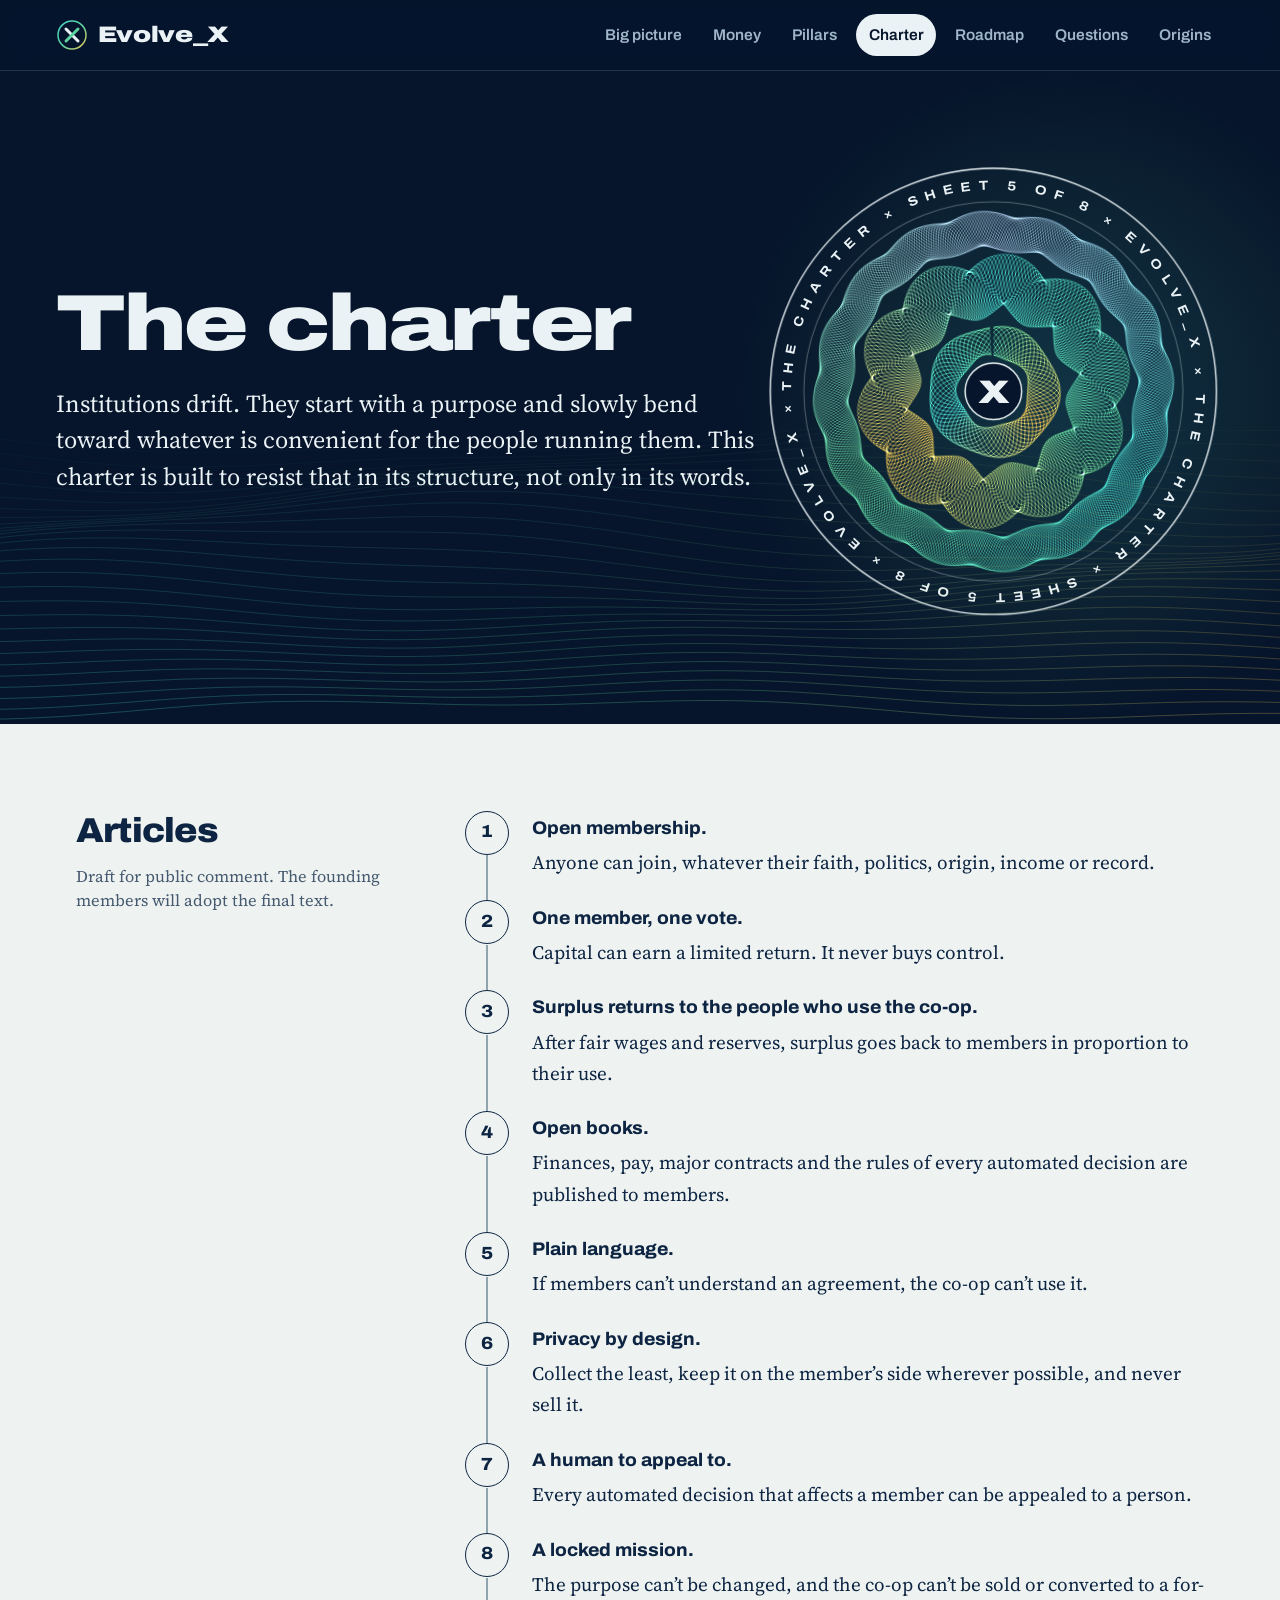
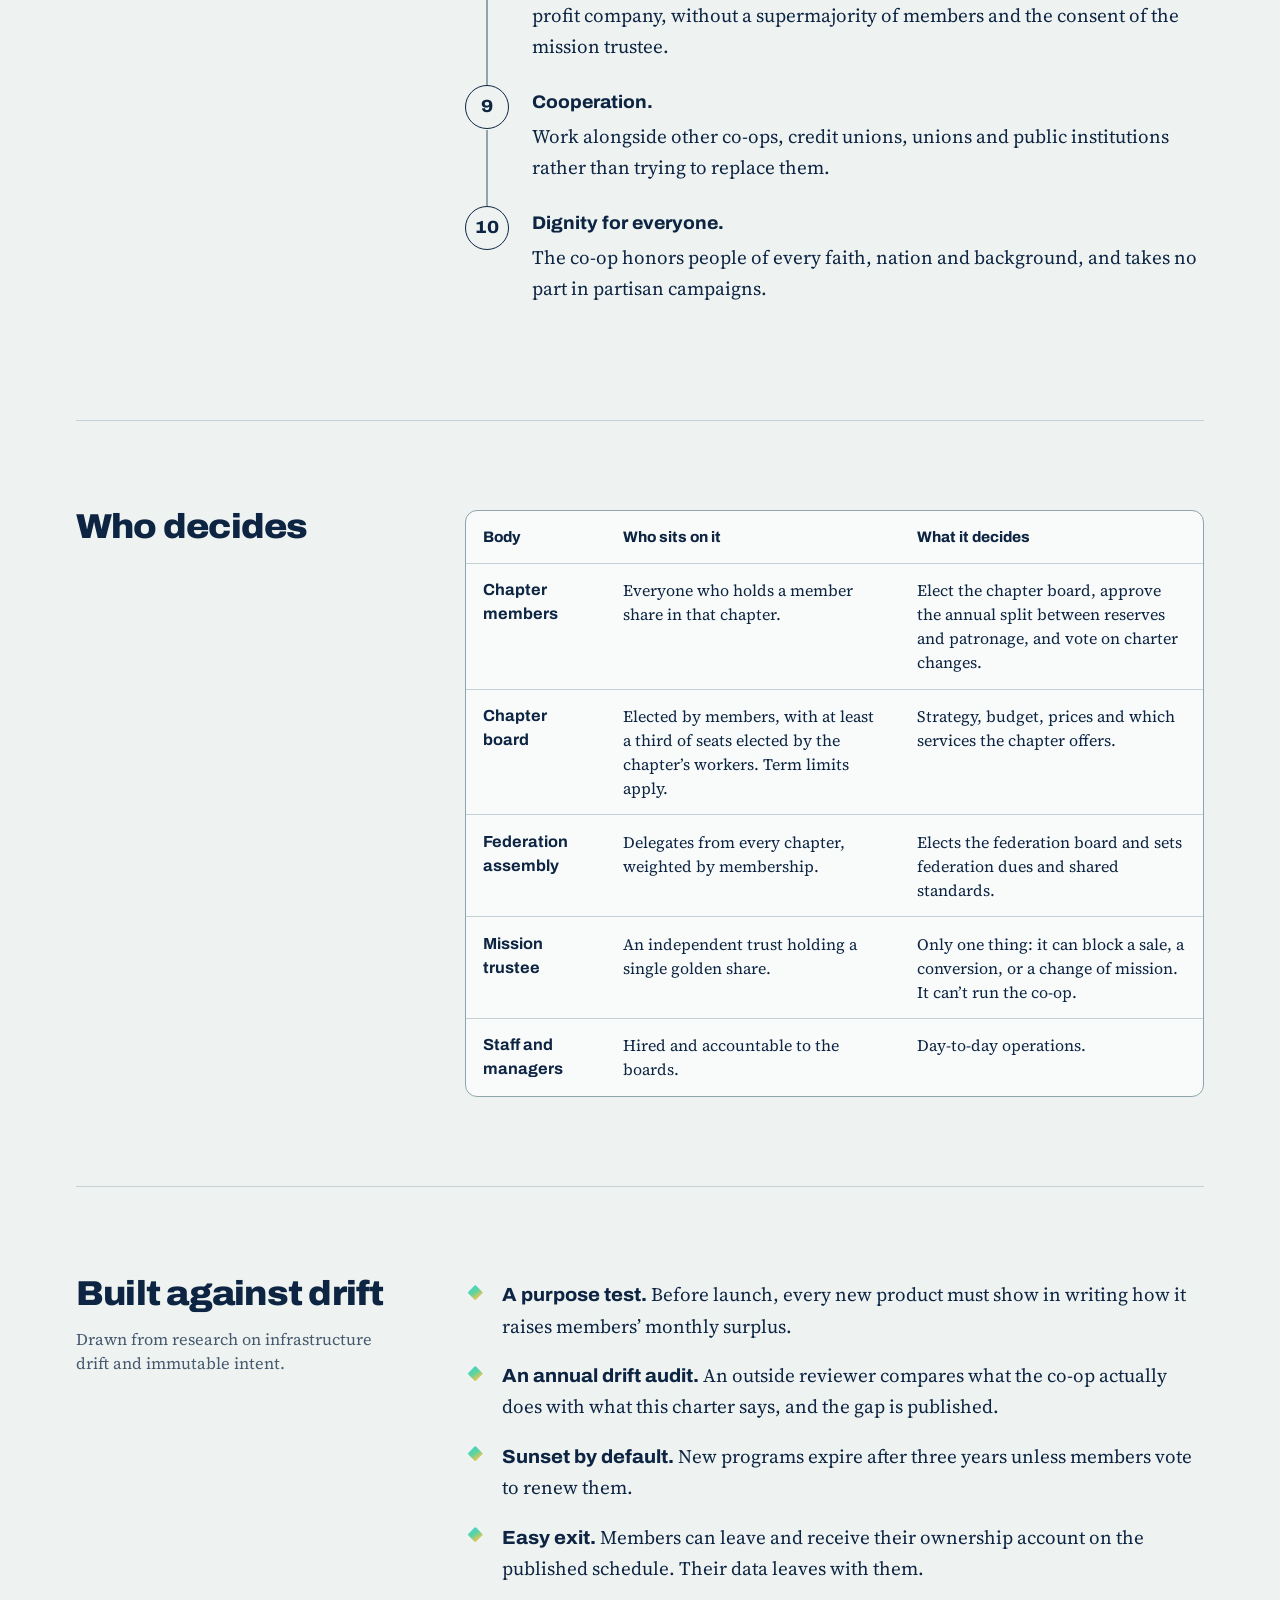
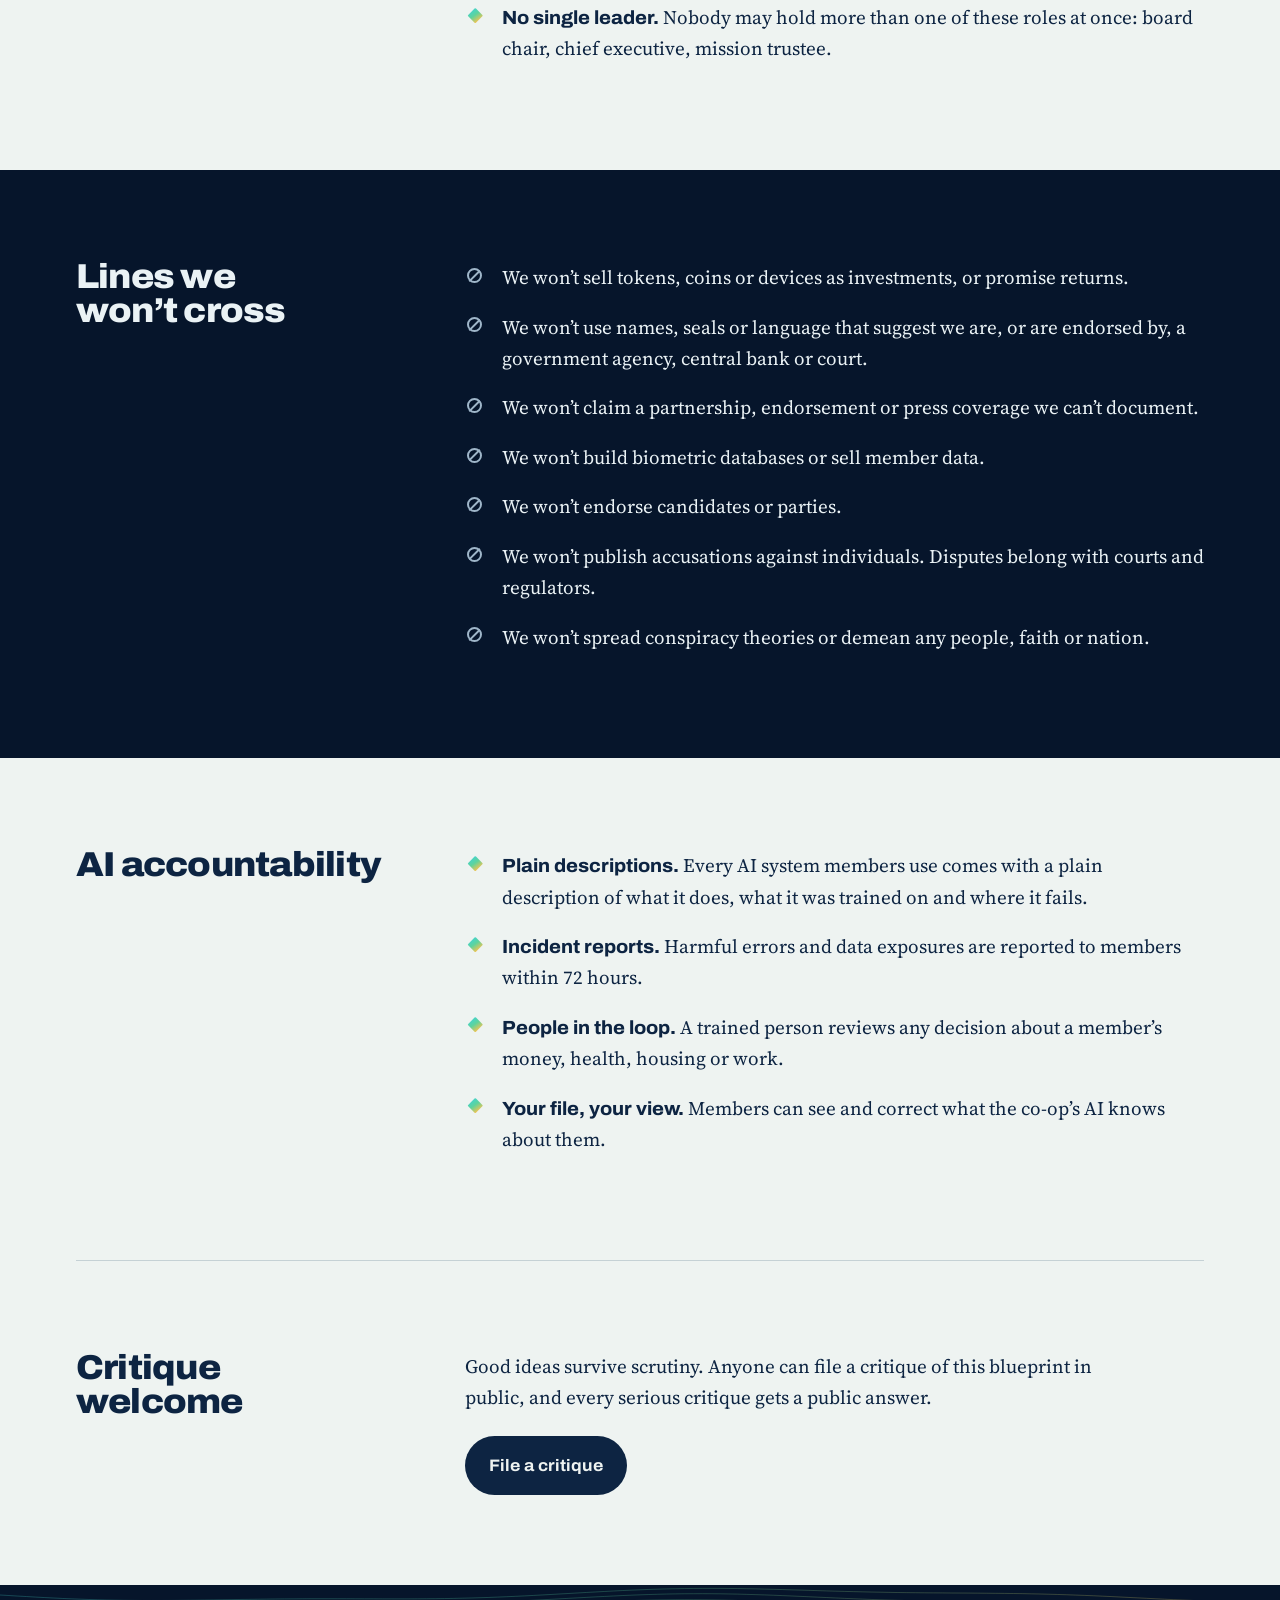
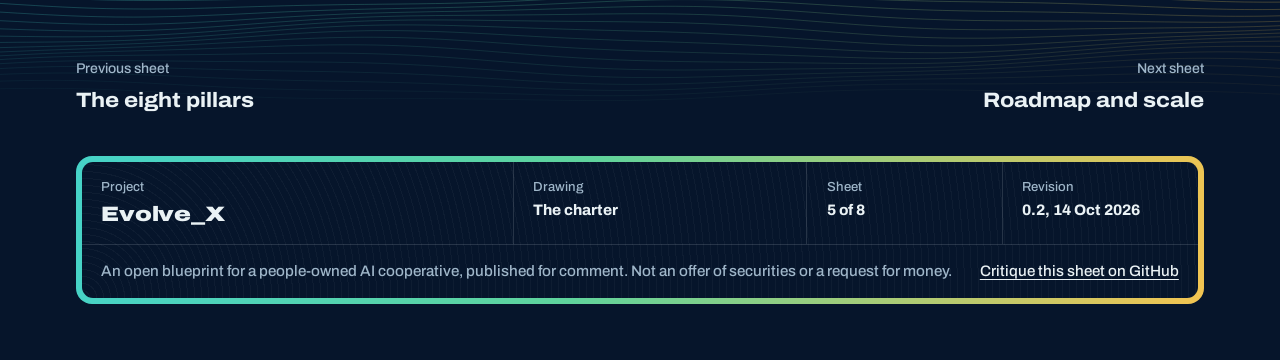
==== commit 064a2171: "Fit section headings in the margin column; version asset links Co-Authored-By: Claude Opus 5.5 <nore" ====
--- a/charter.html
+++ b/charter.html
@@ -13,7 +13,7 @@
 <link rel="preconnect" href="https://fonts.googleapis.com">
 <link rel="preconnect" href="https://fonts.gstatic.com" crossorigin>
 <link rel="stylesheet" href="https://fonts.googleapis.com/css2?family=Archivo:wdth,wght@62..125,400..900&amp;family=Source+Serif+4:ital,opsz,wght@0,8..60,400..700;1,8..60,400..700&amp;display=swap">
-<link rel="stylesheet" href="assets/style.css">
+<link rel="stylesheet" href="assets/style.css?v=66060709">
 <script>document.documentElement.classList.add("js");</script>
 </head>
 <body>
@@ -158,6 +158,6 @@
     </div></div>
   </div>
 </footer>
-<script src="assets/site.js" defer></script>
+<script src="assets/site.js?v=66060709" defer></script>
 </body>
 </html>
--- a/assets/style.css
+++ b/assets/style.css
@@ -201,14 +201,14 @@
   background: radial-gradient(closest-side, rgba(70, 211, 200, .16), rgba(95, 211, 156, .07) 45%, transparent 72%);
 }
 .hero-home .wrap {
-  display: grid; grid-template-columns: minmax(0, 1.05fr) minmax(0, 1fr);
+  display: grid; grid-template-columns: minmax(0, 1.15fr) minmax(0, .85fr);
   align-items: center; gap: 2rem;
   min-height: min(calc(100svh - var(--head-h)), 940px);
   padding-top: clamp(2.5rem, 6vw, 5rem); padding-bottom: clamp(4rem, 9vw, 7rem);
   max-width: 1400px;
 }
 .hero-home .copy { position: relative; z-index: 2; }
-.hero-home h1 { margin-bottom: 2rem; font-size: clamp(2.8rem, 6.4vw, 6.4rem); font-variation-settings: "wdth" 116; }
+.hero-home h1 { margin-bottom: 2rem; font-size: clamp(2.6rem, 5.6vw, 6.2rem); font-variation-settings: "wdth" 116; }
 .hero-home .lede { color: var(--on-night); margin-bottom: 1.2rem; }
 .hero-home .actions { margin-top: 2.2rem; }
 .hero-home .medallion-wrap { position: relative; justify-self: end; width: min(46vw, 700px); margin-right: calc(-0.6 * var(--gutter)); }
@@ -276,6 +276,7 @@
 }
 .sec.first, .sec:first-child { border-top: 0; }
 .sec > .sec-head h2 { position: sticky; top: calc(var(--head-h) + 1.5rem); }
+.sec-head h2 { font-size: clamp(1.7rem, 2.7vw, 2.5rem); font-variation-settings: "wdth" 106; overflow-wrap: break-word; hyphens: manual; }
 .sec-head .note { margin-top: 1rem; color: var(--fg-soft); font-size: 1.02rem; line-height: 1.5; position: sticky; top: calc(var(--head-h) + 1.5rem + 3.4em); }
 .sec-body > * + * { margin-top: 1.4rem; }
 .sec-body > p + p { margin-top: 0; }
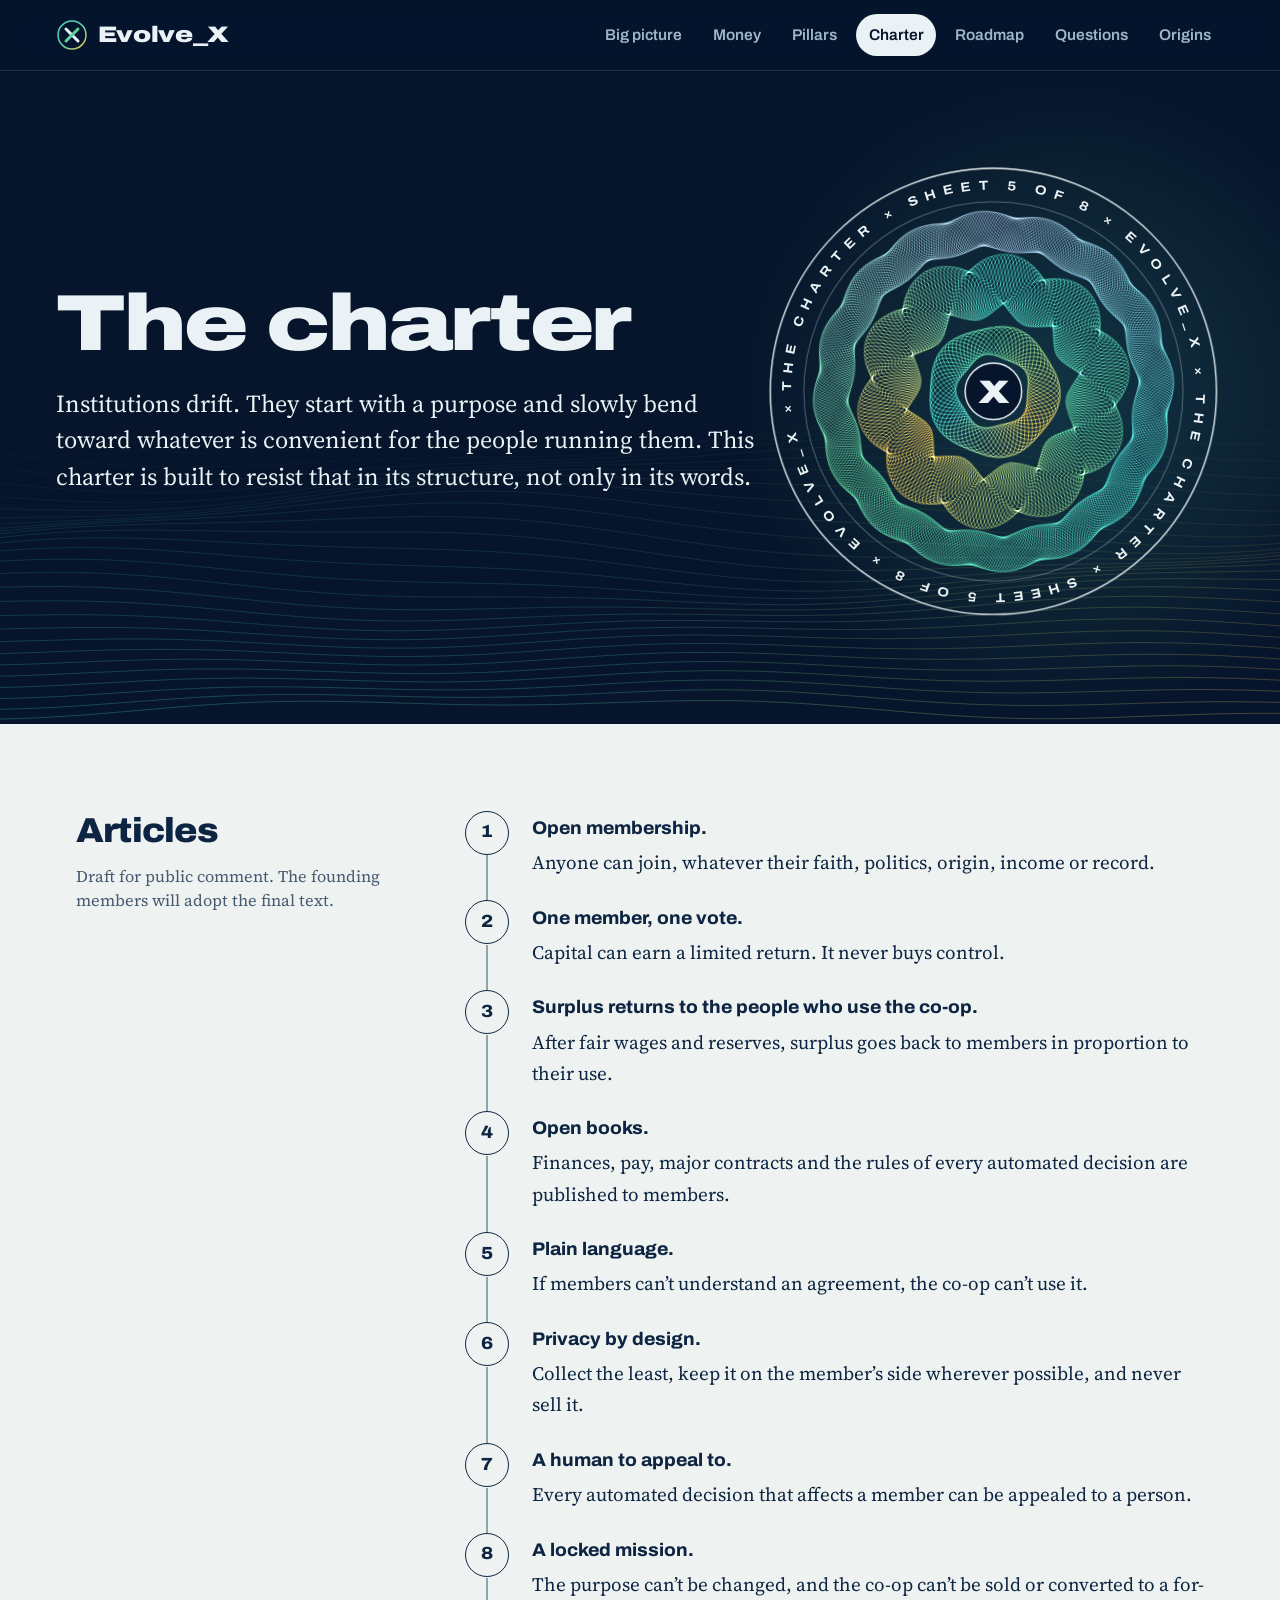
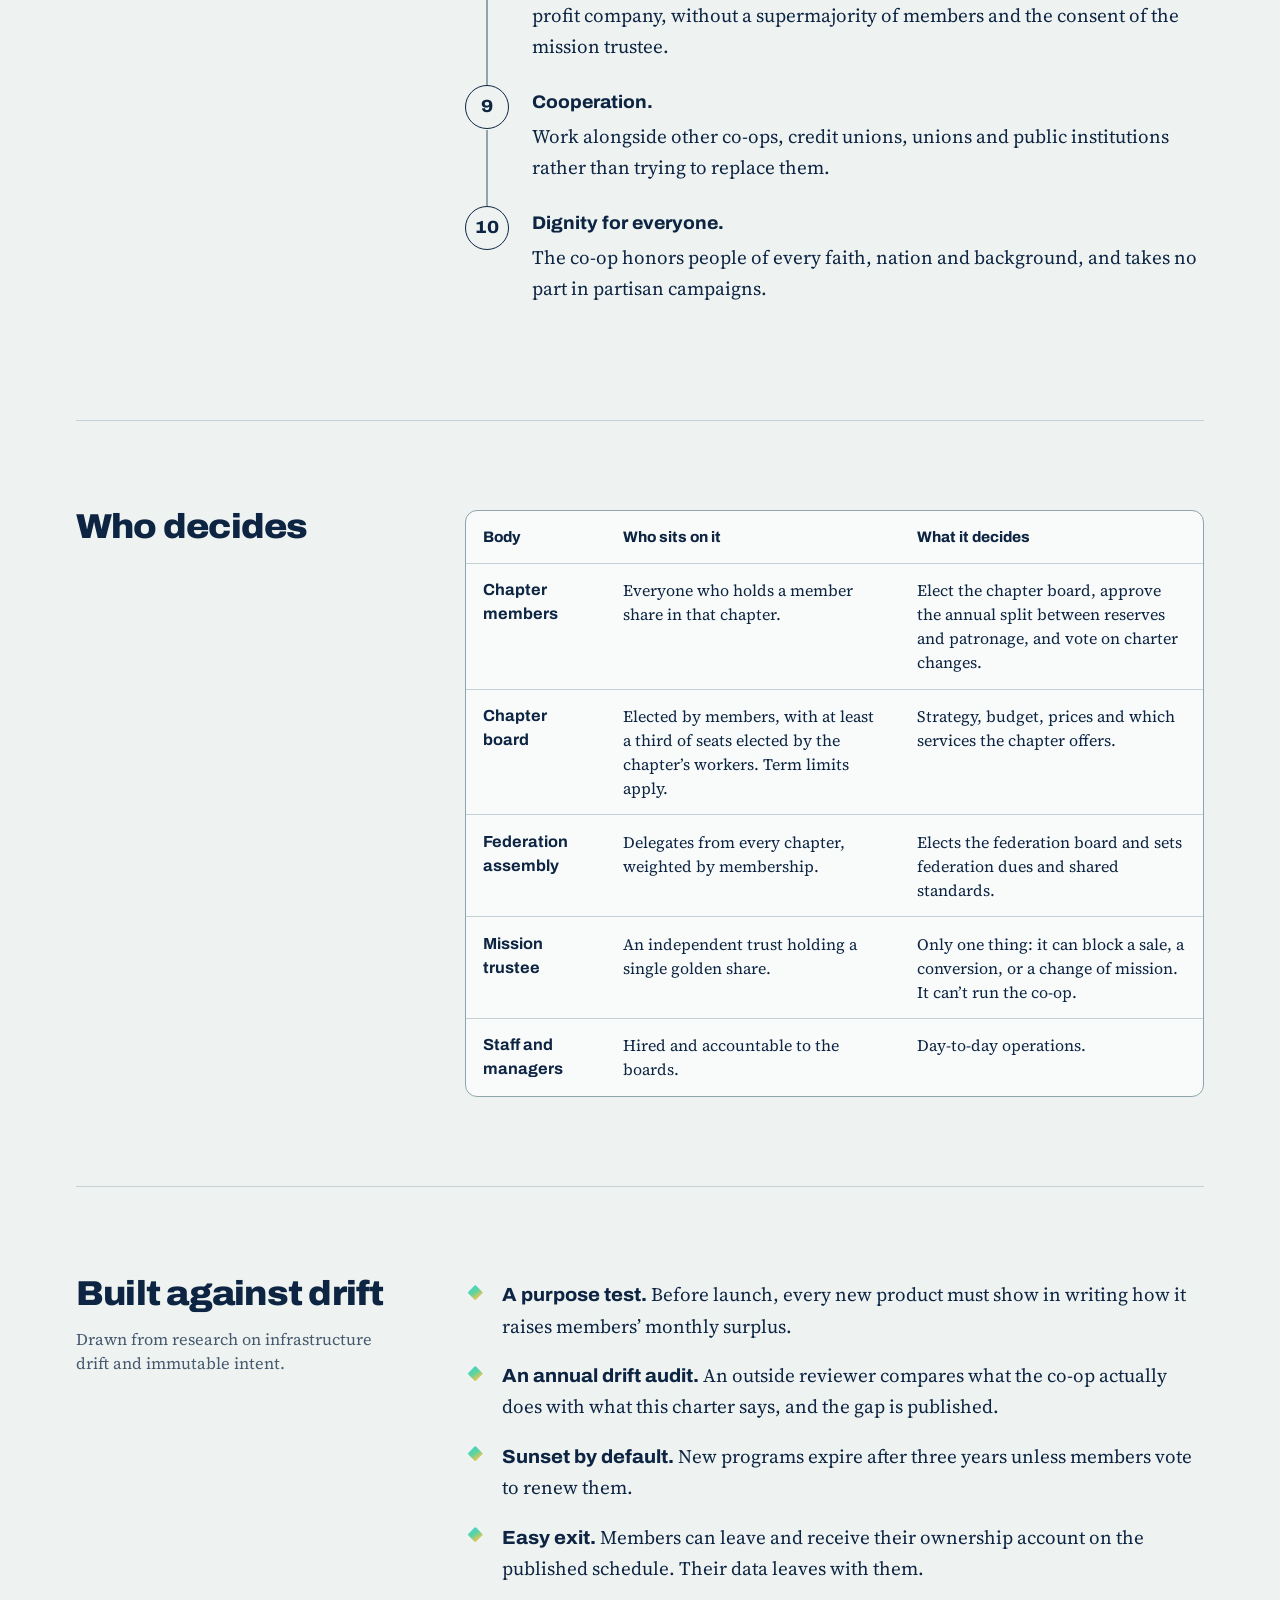
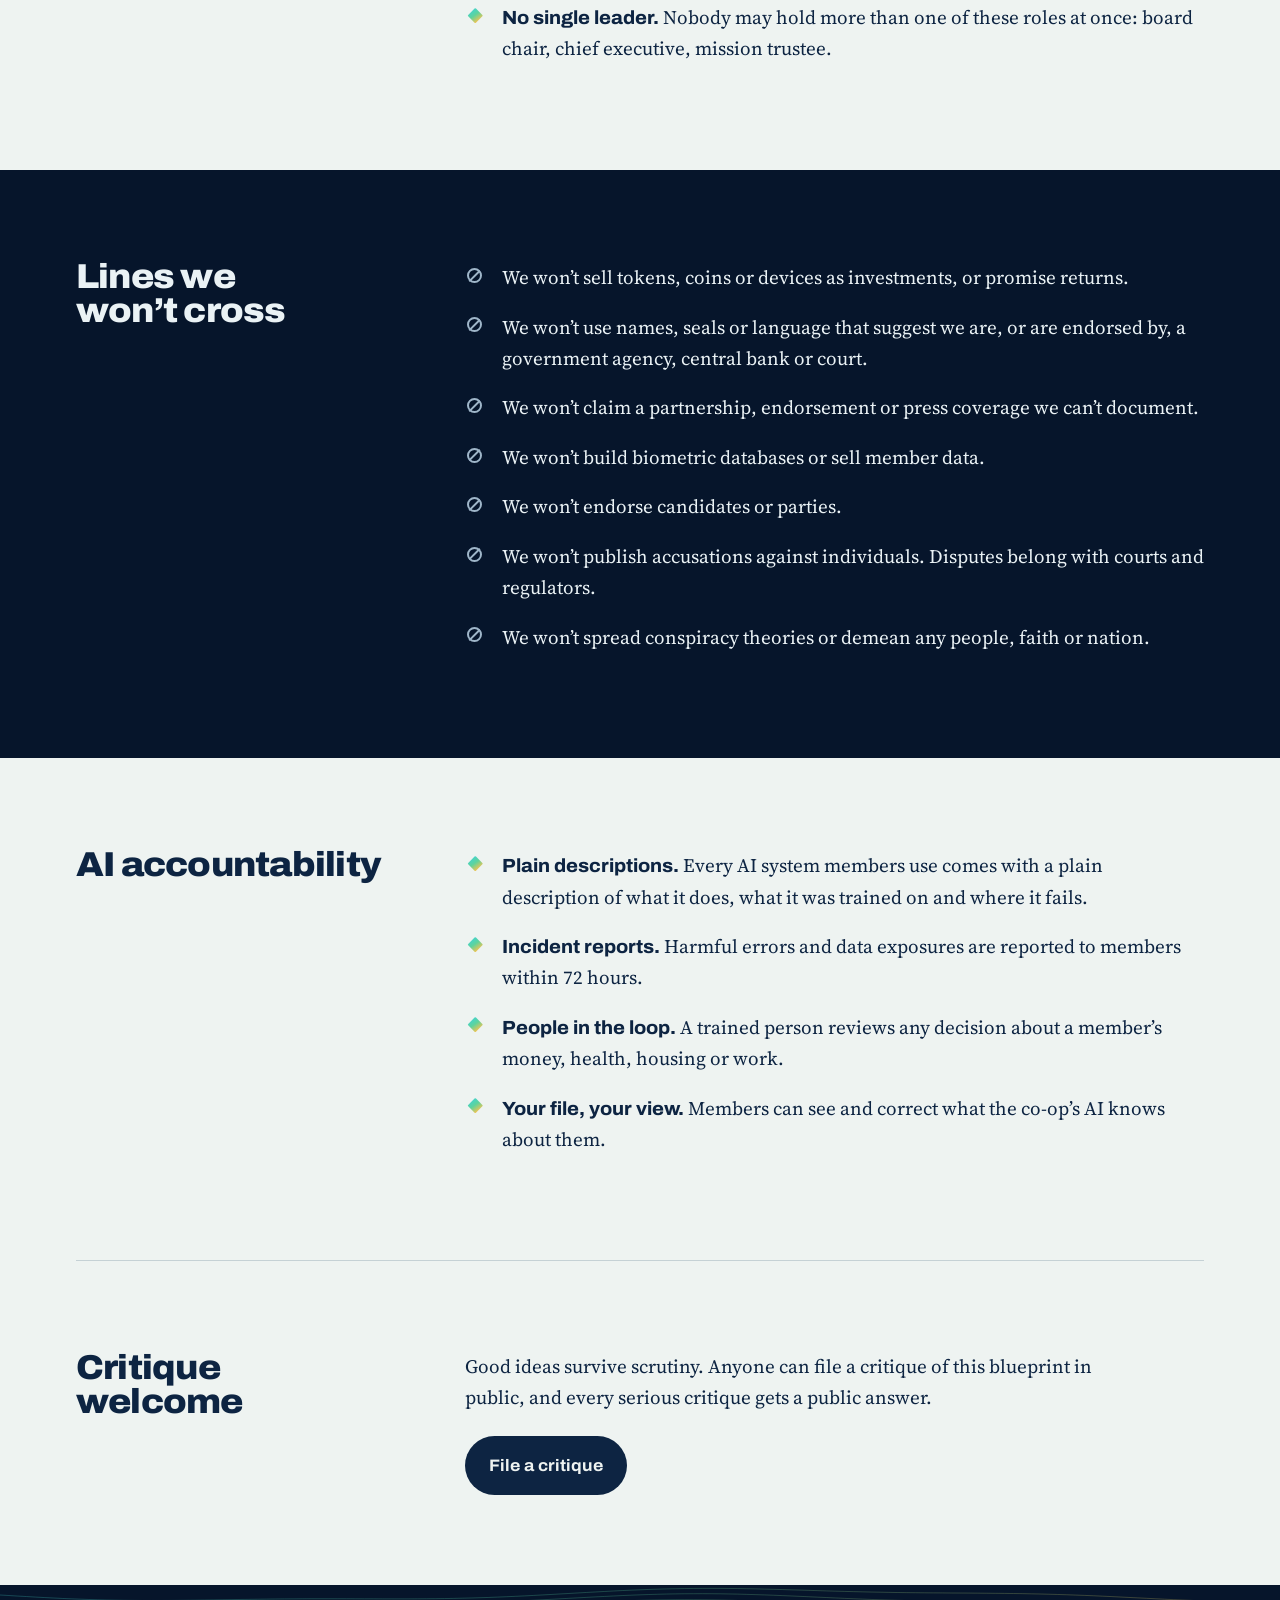
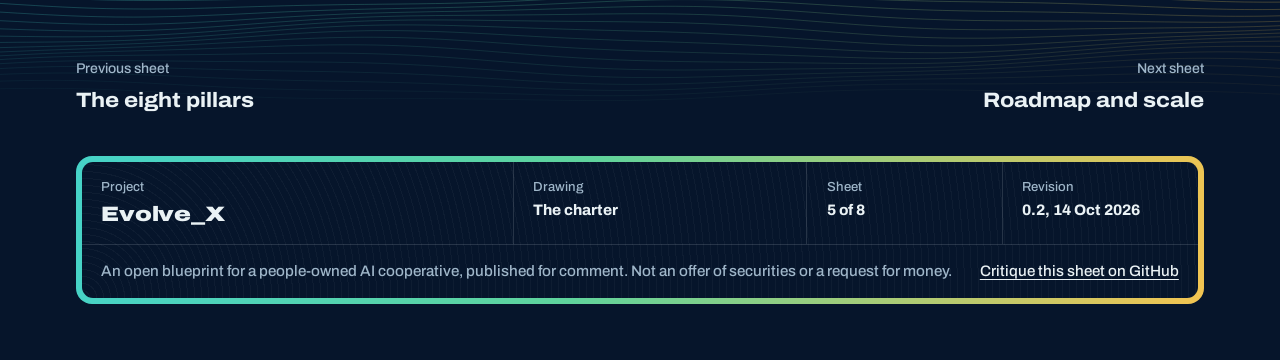
==== commit 53ba5816: "Stack the foundation cards sooner on narrow screens Co-Authored-By: Claude Opus 5.5 <noreply@anthrop" ====
--- a/charter.html
+++ b/charter.html
@@ -13,7 +13,7 @@
 <link rel="preconnect" href="https://fonts.googleapis.com">
 <link rel="preconnect" href="https://fonts.gstatic.com" crossorigin>
 <link rel="stylesheet" href="https://fonts.googleapis.com/css2?family=Archivo:wdth,wght@62..125,400..900&amp;family=Source+Serif+4:ital,opsz,wght@0,8..60,400..700;1,8..60,400..700&amp;display=swap">
-<link rel="stylesheet" href="assets/style.css?v=66060709">
+<link rel="stylesheet" href="assets/style.css?v=40a4a428">
 <script>document.documentElement.classList.add("js");</script>
 </head>
 <body>
@@ -158,6 +158,6 @@
     </div></div>
   </div>
 </footer>
-<script src="assets/site.js?v=66060709" defer></script>
+<script src="assets/site.js?v=40a4a428" defer></script>
 </body>
 </html>
--- a/assets/style.css
+++ b/assets/style.css
@@ -439,7 +439,7 @@
 .foundations h3 { margin-bottom: .7rem; }
 .foundations p { font-size: 1.02rem; line-height: 1.55; }
 .foundations .origin { color: var(--on-night-soft); font-size: .95rem; margin-top: .9rem; }
-@media (max-width: 900px) { .foundations { grid-template-columns: minmax(0, 1fr); } }
+@media (max-width: 1040px) { .foundations { grid-template-columns: minmax(0, 1fr); } }
 
 /* ---------- Federation figure ---------- */
 
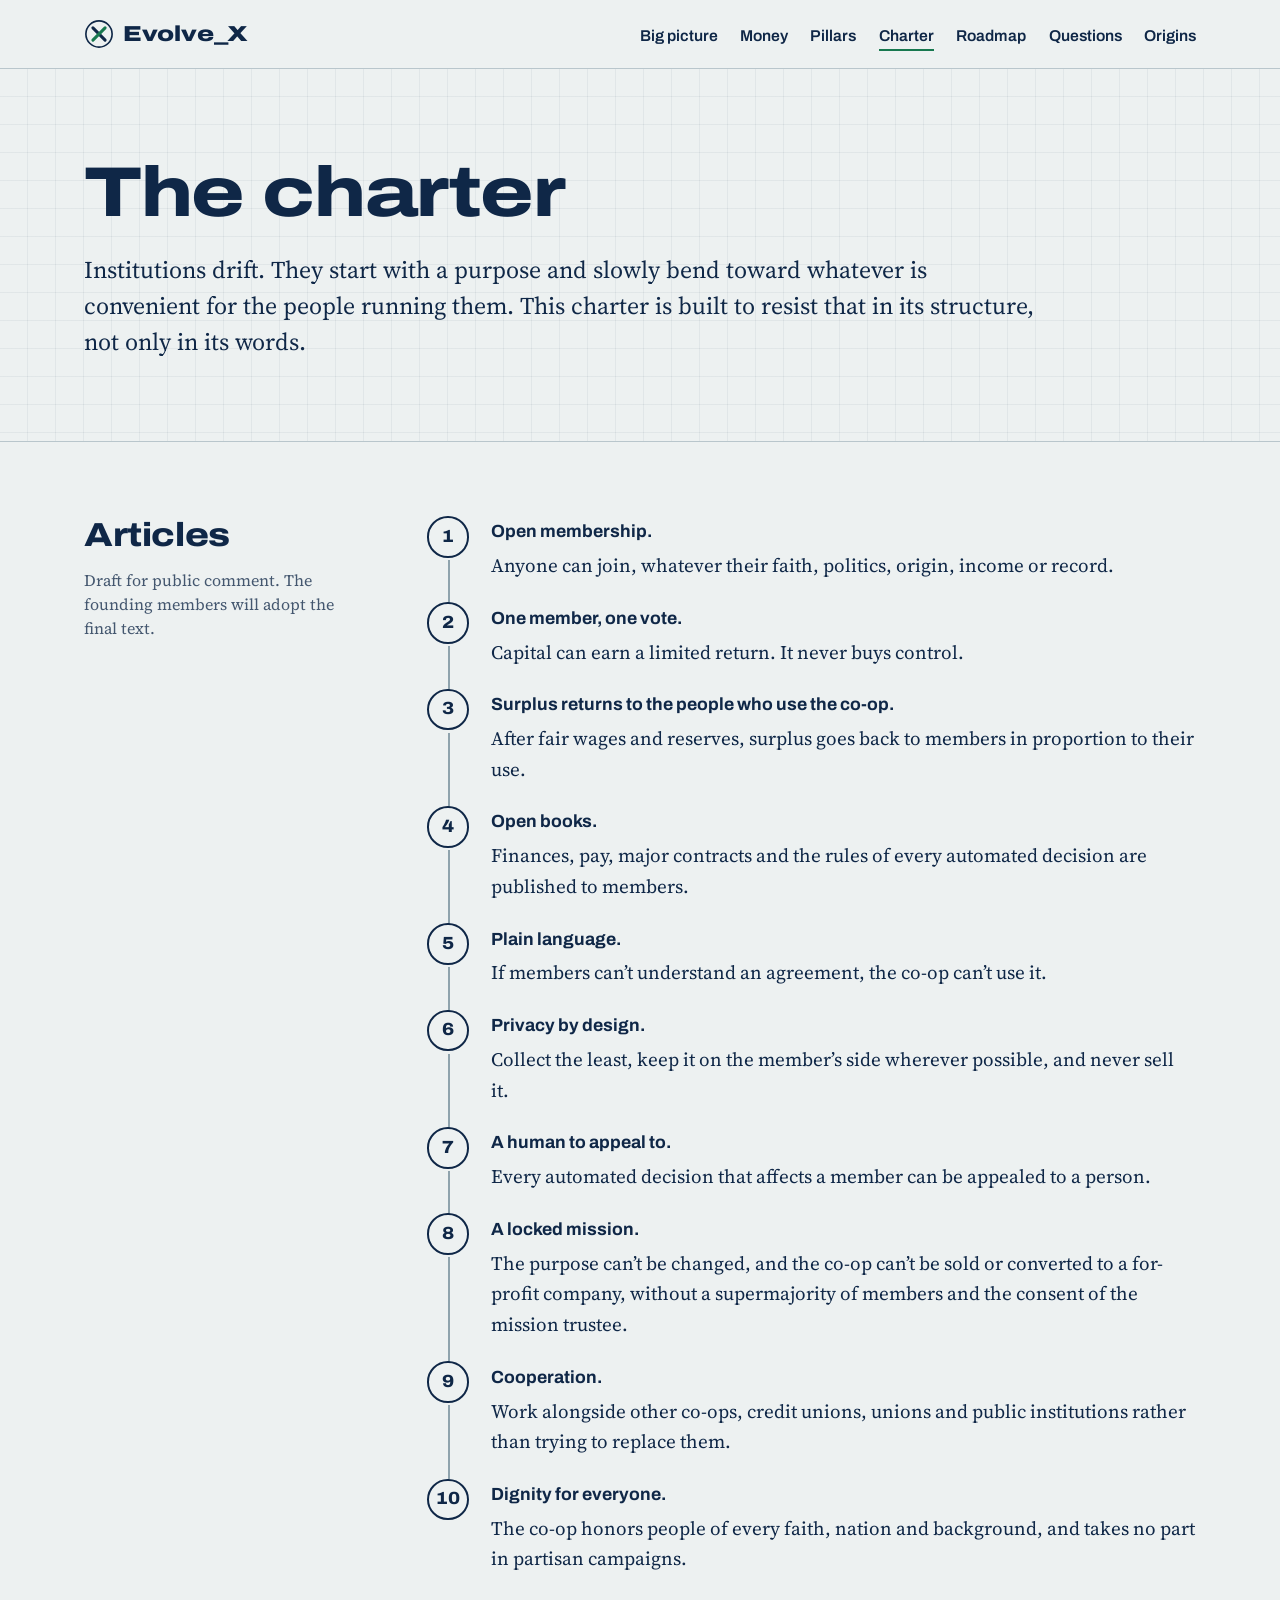
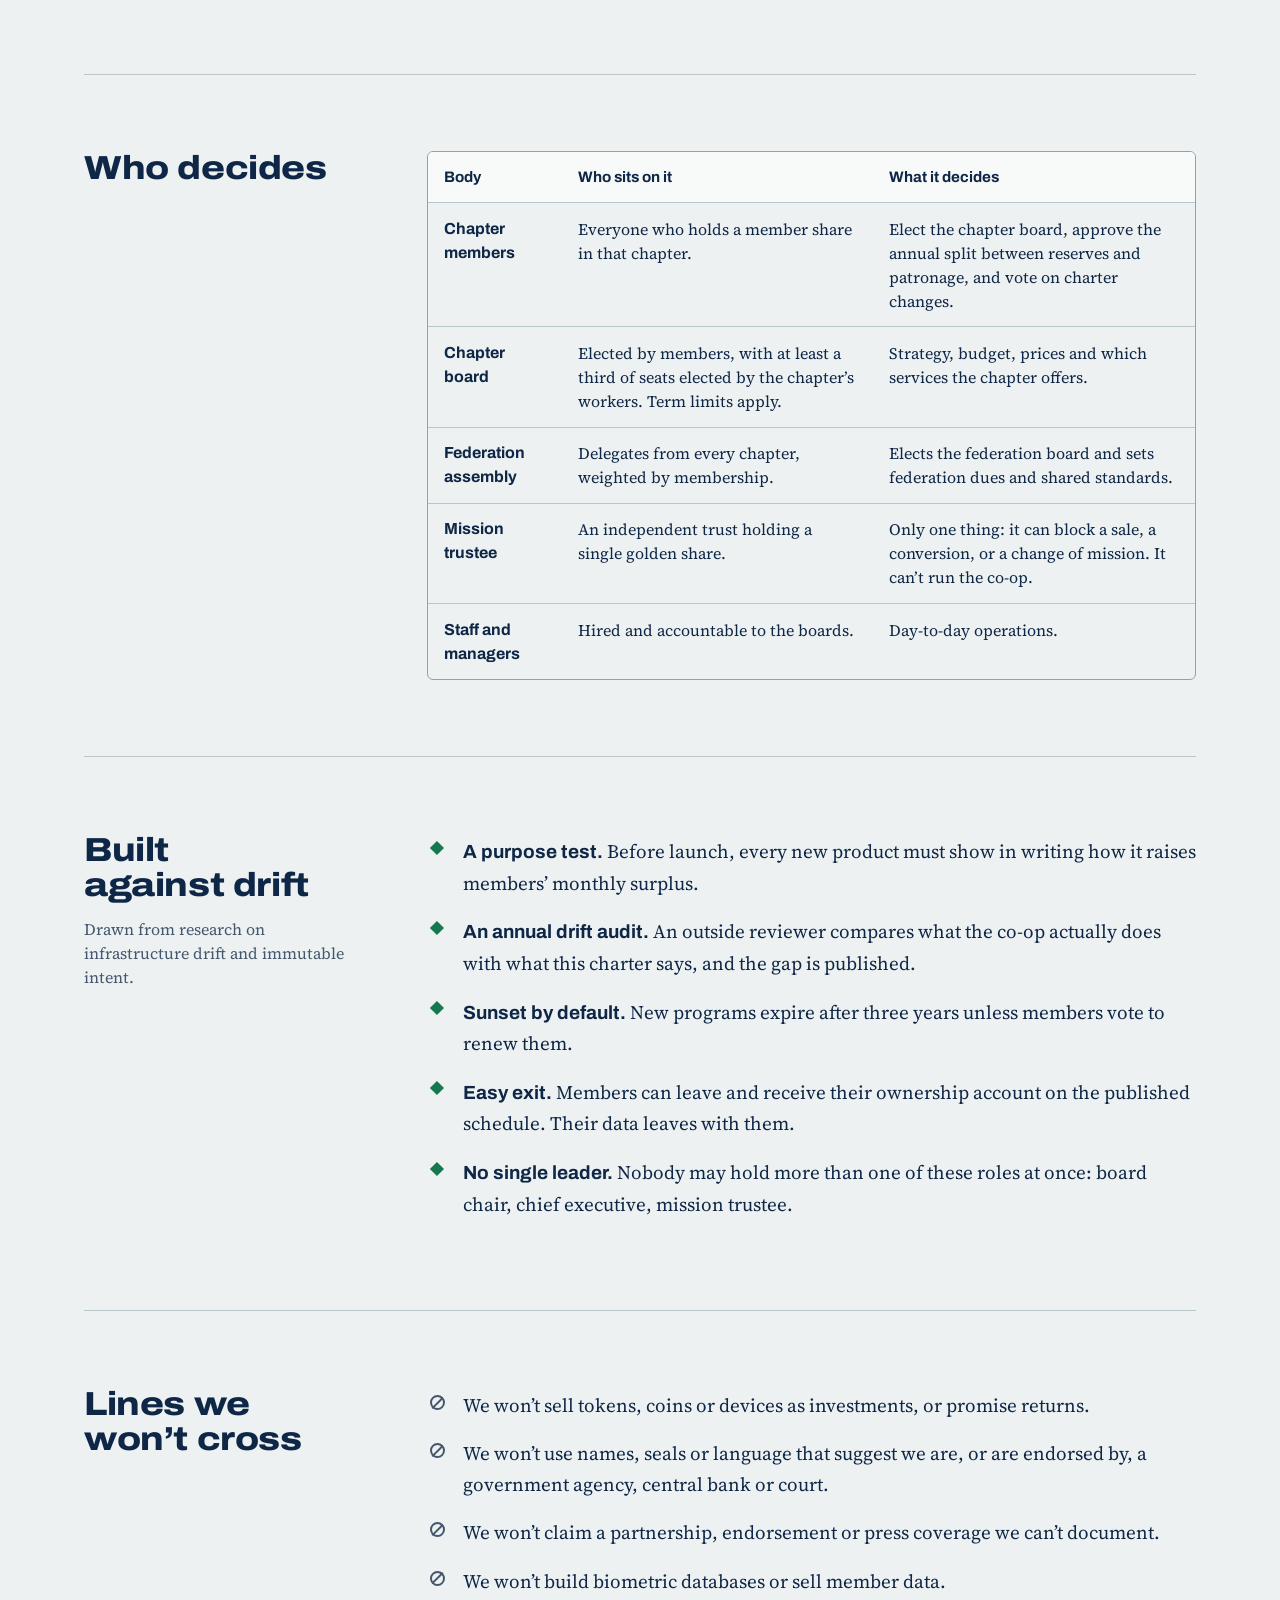
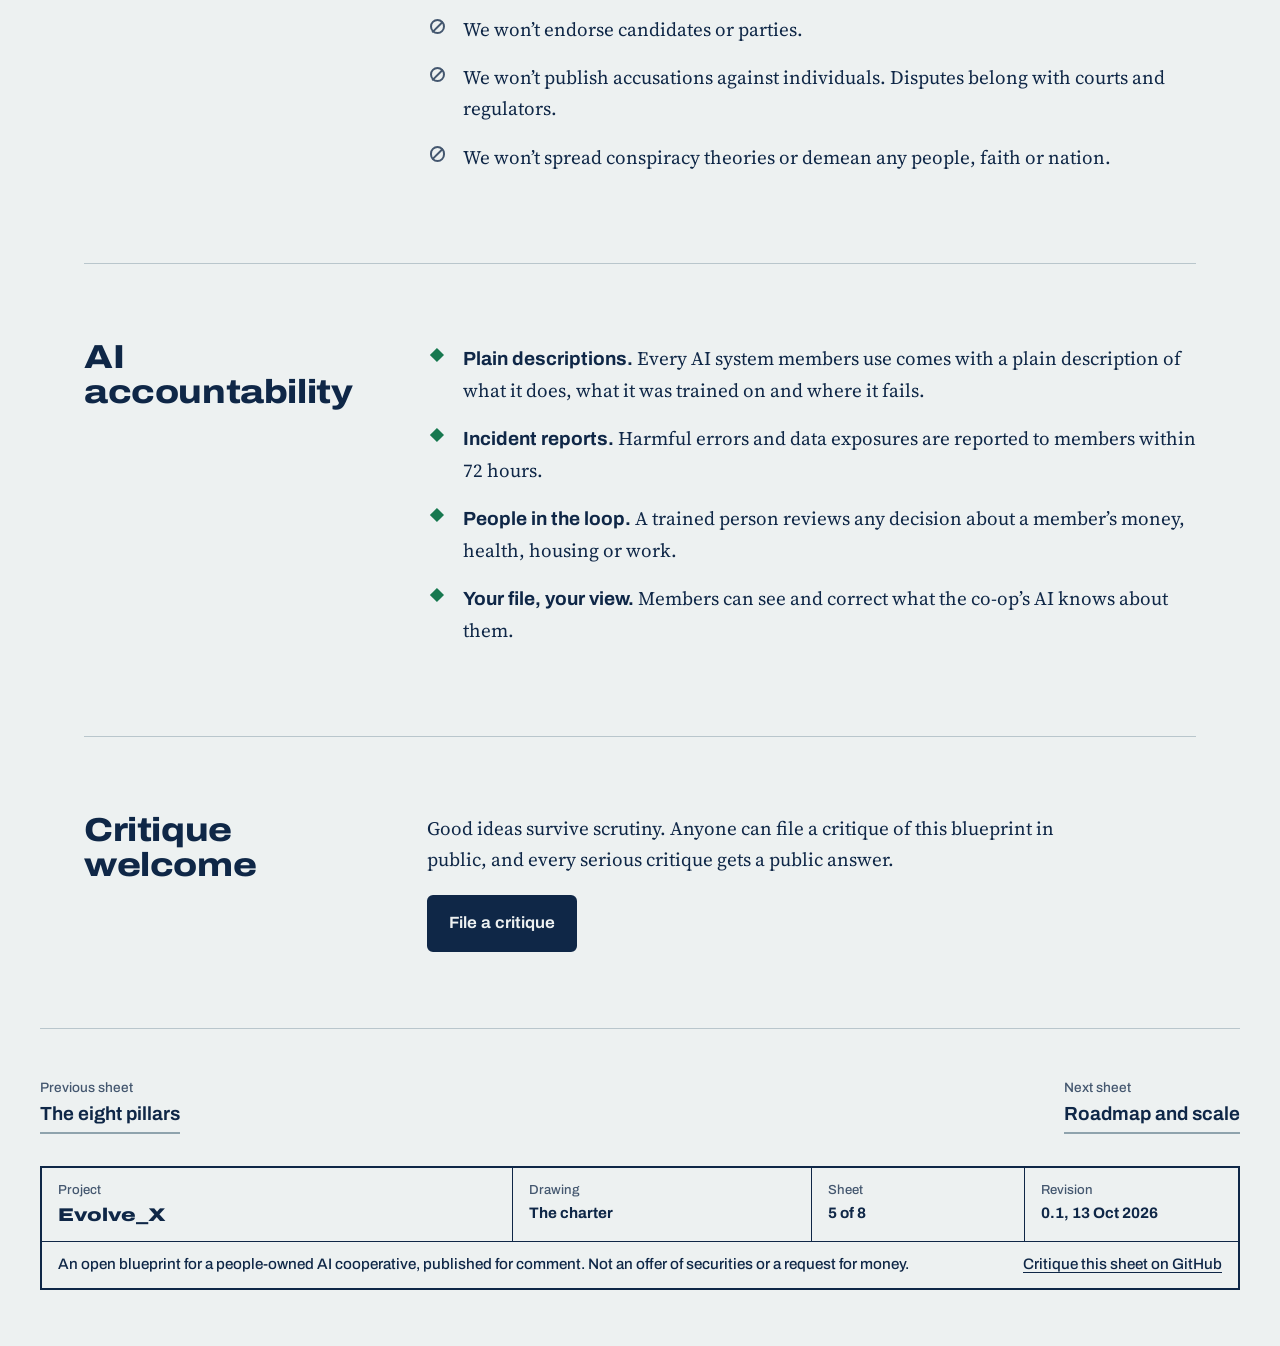
==== commit db721ef7: "Restore the First_Evolve_X design Return every file to the state saved on the First_Evolve_X branch." ====
--- a/charter.html
+++ b/charter.html
@@ -8,19 +8,19 @@
 <meta property="og:title" content="The charter | Evolve_X">
 <meta property="og:description" content="One member, one vote, open books, a locked mission, and governance designed to resist drift.">
 <meta property="og:type" content="website">
-<meta name="theme-color" content="#06152b">
+<meta name="theme-color" content="#edf1f1" media="(prefers-color-scheme: light)">
+<meta name="theme-color" content="#0b2342" media="(prefers-color-scheme: dark)">
 <link rel="icon" href="assets/favicon.svg" type="image/svg+xml">
 <link rel="preconnect" href="https://fonts.googleapis.com">
 <link rel="preconnect" href="https://fonts.gstatic.com" crossorigin>
 <link rel="stylesheet" href="https://fonts.googleapis.com/css2?family=Archivo:wdth,wght@62..125,400..900&amp;family=Source+Serif+4:ital,opsz,wght@0,8..60,400..700;1,8..60,400..700&amp;display=swap">
-<link rel="stylesheet" href="assets/style.css?v=40a4a428">
-<script>document.documentElement.classList.add("js");</script>
+<link rel="stylesheet" href="assets/style.css">
 </head>
 <body>
 <a class="skip" href="#main">Skip to content</a>
 <header class="site-head">
   <div class="wrap">
-    <a class="wordmark" href="index.html" aria-label="Evolve_X home"><svg viewBox="0 0 64 64" aria-hidden="true" focusable="false"><defs><linearGradient id="wm-iris" x1="0" x2="1" y1="0" y2="1"><stop offset="0" stop-color="#46d3c8"/><stop offset=".55" stop-color="#5fd39c"/><stop offset="1" stop-color="#f2c451"/></linearGradient></defs><circle cx="32" cy="32" r="28" fill="none" stroke="url(#wm-iris)" stroke-width="3"/><path d="M20 20 L44 44" stroke="currentColor" stroke-width="6" stroke-linecap="round"/><path d="M44 20 L20 44" stroke="url(#wm-iris)" stroke-width="6" stroke-linecap="round"/></svg><span>Evolve_X</span></a>
+    <a class="wordmark" href="index.html" aria-label="Evolve_X home"><svg viewBox="0 0 64 64" aria-hidden="true" focusable="false"><circle cx="32" cy="32" r="28" fill="none" stroke="currentColor" stroke-width="3.5"/><path d="M19 19 L45 45" stroke="currentColor" stroke-width="6.5" stroke-linecap="round"/><path d="M45 19 L19 45" stroke="var(--leaf)" stroke-width="6.5" stroke-linecap="round"/></svg><span>Evolve_X</span></a>
     <button class="nav-toggle" type="button" aria-expanded="false" aria-controls="site-nav">Menu</button>
     <nav id="site-nav" class="site-nav" aria-label="Main">
       <ul>
@@ -36,17 +36,16 @@
   </div>
 </header>
 <main id="main">
-<section class="hero hero-page band-night">
+<section class="hero page-hero">
   <div class="wrap">
-    <div class="copy">
+    <div>
       <h1>The charter</h1>
       <p class="lede">Institutions drift. They start with a purpose and slowly bend toward whatever is convenient for the people running them. This charter is built to resist that in its structure, not only in its words.</p>
     </div>
-    <div class="medallion-wrap"><div class="medallion" data-medallion="seed:14" data-spin data-sweep><canvas aria-hidden="true"></canvas><svg class="med-type" viewBox="-220 -220 440 440" role="img" aria-labelledby="mcharter-t"><title id="mcharter-t">Engraved seal for sheet 5: The charter.</title><defs><path id="mcharter-ring" d="M -193 0 A 193 193 0 1 1 193 0 A 193 193 0 1 1 -193 0"></path></defs><circle class="ring fade" r="213" stroke-width="1.3"></circle><circle class="ring-faint fade" r="181" stroke-width="1"></circle><text class="ring-text fade"><textPath href="#mcharter-ring" textLength="1201" lengthAdjust="spacing">THE CHARTER × SHEET 5 OF 8 × EVOLVE_X × THE CHARTER × SHEET 5 OF 8 × EVOLVE_X × </textPath></text><circle class="core-disc fade" r="27" stroke-width="1.4"></circle><text class="core-text fade" x="0" y="11" text-anchor="middle" font-size="31">X</text></svg></div></div>
   </div>
-  <div class="wavefield" data-lines="28"></div>
 </section>
-<div class="band band-paper"><div class="wrap">
+
+<div class="wrap">
   <section class="sec" aria-labelledby="h-articles">
     <div class="sec-head">
       <h2 id="h-articles">Articles</h2>
@@ -102,8 +101,6 @@
     </div>
   </section>
 
-  </div></div>
-<div class="band band-night"><div class="wrap">
   <section class="sec" aria-labelledby="h-lines">
     <div class="sec-head"><h2 id="h-lines">Lines we won’t cross</h2></div>
     <div class="sec-body">
@@ -118,8 +115,6 @@
       </ul>
     </div>
   </section>
-  </div></div>
-<div class="band band-paper"><div class="wrap">
 
   <section class="sec" aria-labelledby="h-ai">
     <div class="sec-head"><h2 id="h-ai">AI accountability</h2></div>
@@ -140,24 +135,21 @@
       <div class="actions"><a class="btn primary" href="https://github.com/PrototypeVersions/Evolve_X/issues">File a critique</a></div>
     </div>
   </section>
-</div></div>
+</div>
 </main>
-<footer class="site-foot band-night">
-  <div class="wavefield" data-lines="16" data-flip></div>
-  <div class="wrap">
-    <nav class="next-sheet" aria-label="Previous and next sheet">
-      <a href="pillars.html"><span class="k">Previous sheet</span>The eight pillars</a>
-      <a href="roadmap.html"><span class="k">Next sheet</span>Roadmap and scale</a>
-    </nav>
-    <div class="certificate"><div class="certificate-inner">
-      <div class="project"><span class="k">Project</span><span class="v">Evolve_X</span></div>
-      <div class="drawing"><span class="k">Drawing</span><span class="v">The charter</span></div>
-      <div><span class="k">Sheet</span><span class="v">5 of 8</span></div>
-      <div><span class="k">Revision</span><span class="v">0.2, 14 Oct 2026</span></div>
-      <div class="row2"><span>An open blueprint for a people-owned AI cooperative, published for comment. Not an offer of securities or a request for money.</span><a href="https://github.com/PrototypeVersions/Evolve_X/issues">Critique this sheet on GitHub</a></div>
-    </div></div>
+<footer class="wrap title-block-wrap">
+  <nav class="next-sheet" aria-label="Previous and next sheet">
+    <a href="pillars.html"><span class="k">Previous sheet</span>The eight pillars</a>
+    <a href="roadmap.html"><span class="k">Next sheet</span>Roadmap and scale</a>
+  </nav>
+  <div class="title-block">
+    <div class="project"><span class="k">Project</span><span class="v">Evolve_X</span></div>
+    <div class="drawing"><span class="k">Drawing</span><span class="v">The charter</span></div>
+    <div><span class="k">Sheet</span><span class="v">5 of 8</span></div>
+    <div><span class="k">Revision</span><span class="v">0.1, 13 Oct 2026</span></div>
+    <div class="row2"><span>An open blueprint for a people-owned AI cooperative, published for comment. Not an offer of securities or a request for money.</span><a href="https://github.com/PrototypeVersions/Evolve_X/issues">Critique this sheet on GitHub</a></div>
   </div>
 </footer>
-<script src="assets/site.js?v=40a4a428" defer></script>
+<script src="assets/site.js" defer></script>
 </body>
 </html>
--- a/assets/style.css
+++ b/assets/style.css
@@ -1,577 +1,475 @@
-/* Evolve_X — "luminous engraving"
-   The visual language of banknotes and share certificates (guilloché, iris inks,
-   wave fields) rendered as light on night ink. Reading happens on security paper. */
+/* Evolve_X — blueprint stylesheet
+   Light: drafting paper. Dark: cyanotype. */
 
 :root {
-  --night: #06152b;
-  --night-2: #0a2140;
-  --night-3: #11305a;
-  --on-night: #eaf2f5;
-  --on-night-soft: #9fb6c9;
-  --night-rule: rgba(234, 242, 245, 0.14);
-  --night-rule-strong: rgba(234, 242, 245, 0.32);
-
-  --paper: #eef3f1;
-  --paper-raised: #f8fbfa;
-  --ink: #0d2442;
-  --ink-soft: #46596f;
-  --rule: #c5d1d5;
-  --rule-strong: #8fa4ad;
-
-  --aqua: #46d3c8;
-  --leaf: #5fd39c;
-  --gold: #f2c451;
-  --silver: #a9c6e8;
-  --link-paper: #12704a;
-  --link-night: #74e3b5;
-  --iris: linear-gradient(100deg, var(--aqua) 0%, var(--leaf) 45%, var(--gold) 100%);
+  --paper: #edf1f1;
+  --paper-raised: #f8fafa;
+  --ink: #0f2747;
+  --ink-soft: #44576f;
+  --rule: #b9c6cc;
+  --rule-strong: #8fa3ad;
+  --leaf: #17784f;
+  --leaf-wash: #d6e9df;
+  --sun: #e9b63c;
+  --sun-wash: #f6e7bd;
+  --grid: rgba(15, 39, 71, 0.055);
+  --focus: #17784f;
 
   --display: "Archivo", "Helvetica Neue", Arial, sans-serif;
   --text: "Source Serif 4", "Iowan Old Style", Georgia, serif;
 
-  --measure: 64ch;
-  --gutter: clamp(18px, 4.5vw, 56px);
-  --radius: 8px;
-  --head-h: 4.4rem;
+  --measure: 66ch;
+  --gutter: clamp(16px, 4vw, 44px);
+  --radius: 6px;
 
   color-scheme: light;
 }
 
 @media (prefers-color-scheme: dark) {
   :root:not([data-theme="light"]) {
-    --paper: #0a2140;
-    --paper-raised: #0f2b52;
+    --paper: #0b2342;
+    --paper-raised: #102d53;
     --ink: #e8f0f3;
     --ink-soft: #a9bdcc;
-    --rule: #24456f;
-    --rule-strong: #46699a;
-    --link-paper: #74e3b5;
+    --rule: #2c4c74;
+    --rule-strong: #4a6b93;
+    --leaf: #63d39e;
+    --leaf-wash: #123d3f;
+    --sun: #f2c451;
+    --sun-wash: #3b3a2c;
+    --grid: rgba(232, 240, 243, 0.07);
+    --focus: #f2c451;
     color-scheme: dark;
   }
 }
 :root[data-theme="dark"] {
-  --paper: #0a2140;
-  --paper-raised: #0f2b52;
+  --paper: #0b2342;
+  --paper-raised: #102d53;
   --ink: #e8f0f3;
   --ink-soft: #a9bdcc;
-  --rule: #24456f;
-  --rule-strong: #46699a;
-  --link-paper: #74e3b5;
+  --rule: #2c4c74;
+  --rule-strong: #4a6b93;
+  --leaf: #63d39e;
+  --leaf-wash: #123d3f;
+  --sun: #f2c451;
+  --sun-wash: #3b3a2c;
+  --grid: rgba(232, 240, 243, 0.07);
+  --focus: #f2c451;
   color-scheme: dark;
 }
 
-/* Band-scoped colors: every component reads --fg / --bg / --line / --link */
-.band-night {
-  --bg: var(--night); --fg: var(--on-night); --fg-soft: var(--on-night-soft);
-  --line: var(--night-rule); --line-strong: var(--night-rule-strong); --link: var(--link-night);
-  --raised: var(--night-2);
-  background: var(--bg); color: var(--fg);
-}
-.band-paper {
-  --bg: var(--paper); --fg: var(--ink); --fg-soft: var(--ink-soft);
-  --line: var(--rule); --line-strong: var(--rule-strong); --link: var(--link-paper);
-  --raised: var(--paper-raised);
-  background: var(--bg); color: var(--fg);
-}
-
 *, *::before, *::after { box-sizing: border-box; }
-html { -webkit-text-size-adjust: 100%; scroll-padding-top: calc(var(--head-h) + 1rem); }
+
+html { -webkit-text-size-adjust: 100%; scroll-padding-top: 5rem; }
 
 body {
   margin: 0;
-  background: var(--night);
+  background: var(--paper);
   color: var(--ink);
   font-family: var(--text);
-  font-size: 1.1875rem;
-  line-height: 1.64;
+  font-size: 1.1875rem; /* 19px */
+  line-height: 1.62;
   font-optical-sizing: auto;
   text-rendering: optimizeLegibility;
-  -webkit-font-smoothing: antialiased;
   overflow-x: hidden;
 }
-main { display: block; }
-img, svg, canvas { max-width: 100%; }
-
-a { color: var(--link, var(--link-paper)); text-decoration-thickness: 1px; text-underline-offset: 0.2em; }
+
+img, svg { max-width: 100%; }
+
+a { color: var(--leaf); text-decoration-thickness: 1px; text-underline-offset: 0.18em; }
 a:hover { text-decoration-thickness: 2px; }
-:focus-visible { outline: 3px solid var(--gold); outline-offset: 3px; border-radius: 2px; }
+
+:focus-visible { outline: 3px solid var(--focus); outline-offset: 3px; border-radius: 2px; }
 
 .skip {
-  position: absolute; left: var(--gutter); top: -4rem; z-index: 60;
-  background: var(--gold); color: var(--night); padding: .55rem 1rem;
-  font-family: var(--display); font-weight: 700; text-decoration: none; border-radius: 4px;
+  position: absolute; left: var(--gutter); top: -4rem;
+  background: var(--ink); color: var(--paper); padding: .5rem 1rem; z-index: 50;
+  font-family: var(--display); font-weight: 600; text-decoration: none;
 }
 .skip:focus { top: .75rem; }
 
-.wrap { max-width: 1240px; margin: 0 auto; padding: 0 var(--gutter); position: relative; }
+.wrap { max-width: 1200px; margin: 0 auto; padding: 0 var(--gutter); }
 
 /* ---------- Type ---------- */
 
 h1, h2, h3, h4 {
   font-family: var(--display);
-  font-variation-settings: "wdth" 118;
+  font-variation-settings: "wdth" 116;
   font-weight: 800;
-  line-height: 1.02;
-  letter-spacing: -0.015em;
+  line-height: 1.05;
+  letter-spacing: -0.012em;
   margin: 0;
   text-wrap: balance;
 }
-h1 { font-size: clamp(2.9rem, 7.6vw, 7rem); line-height: .92; letter-spacing: -0.03em; font-weight: 900; font-variation-settings: "wdth" 125; }
-h2 { font-size: clamp(1.9rem, 3.8vw, 3.1rem); line-height: .98; letter-spacing: -0.022em; font-variation-settings: "wdth" 122; font-weight: 850; }
-h3 { font-size: 1.32rem; font-variation-settings: "wdth" 110; font-weight: 750; letter-spacing: -0.005em; }
+h1 { font-size: clamp(2.6rem, 6.4vw, 5.4rem); line-height: 0.96; letter-spacing: -0.02em; }
+h2 { font-size: clamp(1.55rem, 2.6vw, 2.15rem); }
+h3 { font-size: 1.3rem; font-variation-settings: "wdth" 108; font-weight: 750; }
 h4 { font-size: 1.05rem; font-variation-settings: "wdth" 100; font-weight: 700; letter-spacing: 0; }
 
 p { margin: 0 0 1em; max-width: var(--measure); }
 p:last-child { margin-bottom: 0; }
-.lede { font-size: clamp(1.25rem, 1.9vw, 1.55rem); line-height: 1.5; max-width: 36em; }
-.quiet { color: var(--fg-soft, var(--ink-soft)); }
-sup a { text-decoration: none; font-family: var(--display); font-size: .7em; font-weight: 800; padding: 0 .12em; }
+
+.lede { font-size: clamp(1.25rem, 2vw, 1.5rem); line-height: 1.5; color: var(--ink); max-width: 38em; }
+.quiet { color: var(--ink-soft); }
+.small { font-size: 1rem; line-height: 1.55; }
+
+sup a { text-decoration: none; font-family: var(--display); font-size: .72em; font-weight: 700; padding: 0 .1em; }
 
 /* ---------- Header ---------- */
 
 .site-head {
-  position: sticky; top: 0; z-index: 40;
-  background: rgba(6, 21, 43, 0.78);
-  backdrop-filter: blur(14px) saturate(140%);
-  -webkit-backdrop-filter: blur(14px) saturate(140%);
-  border-bottom: 1px solid var(--night-rule);
-  color: var(--on-night);
-}
-.site-head .wrap { display: flex; align-items: center; justify-content: space-between; gap: 1.5rem; min-height: var(--head-h); max-width: 1400px; }
+  position: sticky; top: 0; z-index: 20;
+  background: color-mix(in srgb, var(--paper) 92%, transparent);
+  backdrop-filter: blur(8px);
+  -webkit-backdrop-filter: blur(8px);
+  border-bottom: 1px solid var(--rule);
+}
+.site-head .wrap { display: flex; align-items: center; justify-content: space-between; gap: 1.5rem; min-height: 4.25rem; }
 
 .wordmark {
-  display: inline-flex; align-items: center; gap: .6rem;
-  font-family: var(--display); font-variation-settings: "wdth" 125; font-weight: 900;
-  font-size: 1.4rem; letter-spacing: -0.015em; color: var(--on-night); text-decoration: none;
-}
-.wordmark svg { width: 32px; height: 32px; flex: none; }
+  display: inline-flex; align-items: center; gap: .55rem;
+  font-family: var(--display); font-variation-settings: "wdth" 125; font-weight: 850;
+  font-size: 1.35rem; letter-spacing: -0.01em; color: var(--ink); text-decoration: none;
+}
+.wordmark svg { width: 30px; height: 30px; flex: none; }
 
 .nav-toggle {
-  display: none; font: 650 1rem/1 var(--display); color: var(--on-night);
-  background: transparent; border: 1px solid var(--night-rule-strong); border-radius: 999px;
-  padding: .6rem 1rem; cursor: pointer;
-}
-.site-nav ul { list-style: none; margin: 0; padding: 0; display: flex; flex-wrap: wrap; gap: .25rem .35rem; }
+  display: none;
+  font: 600 1rem/1 var(--display); color: var(--ink);
+  background: transparent; border: 1px solid var(--rule-strong); border-radius: var(--radius);
+  padding: .55rem .8rem; cursor: pointer;
+}
+.site-nav ul { list-style: none; margin: 0; padding: 0; display: flex; flex-wrap: wrap; gap: .25rem 1.4rem; }
 .site-nav a {
-  display: block; font-family: var(--display); font-weight: 600; font-size: .97rem; font-variation-settings: "wdth" 100;
-  color: var(--on-night-soft); text-decoration: none; padding: .5rem .8rem; border-radius: 999px;
-}
-.site-nav a:hover { color: var(--on-night); background: rgba(234,242,245,.07); }
-.site-nav a[aria-current="page"] { color: var(--night); background: var(--on-night); }
-
-@media (max-width: 1000px) {
+  font-family: var(--display); font-weight: 600; font-size: .98rem; font-variation-settings: "wdth" 100;
+  color: var(--ink); text-decoration: none; padding: .35rem 0; border-bottom: 2px solid transparent;
+}
+.site-nav a:hover { border-bottom-color: var(--rule-strong); }
+.site-nav a[aria-current="page"] { border-bottom-color: var(--leaf); }
+
+@media (max-width: 960px) {
   .nav-toggle { display: inline-block; }
   .site-nav { display: none; position: absolute; left: 0; right: 0; top: 100%;
-    background: var(--night); border-bottom: 1px solid var(--night-rule); }
+    background: var(--paper); border-bottom: 1px solid var(--rule); }
   .site-nav.open { display: block; }
-  .site-nav ul { flex-direction: column; gap: 0; padding: .5rem var(--gutter) 1.25rem; }
-  .site-nav a { padding: .85rem .2rem; font-size: 1.15rem; border-radius: 0; border-bottom: 1px solid var(--night-rule); color: var(--on-night); }
-  .site-nav a[aria-current="page"] { background: none; color: var(--leaf); }
-}
-
-/* ---------- Medallion (canvas bands + SVG typography) ---------- */
-
-.medallion { position: relative; display: block; aspect-ratio: 1; width: 100%; }
-.medallion canvas { position: absolute; inset: 0; width: 100%; height: 100%; }
-.medallion .med-type { position: absolute; inset: 0; width: 100%; height: 100%; overflow: visible; }
-.med-type .ring { fill: none; stroke: var(--on-night); }
-.med-type .ring-faint { fill: none; stroke: var(--night-rule-strong); }
-.med-type .ring-text {
-  fill: var(--on-night); font-family: var(--display); font-weight: 700; font-size: 12.5px;
-  letter-spacing: .08em; font-variation-settings: "wdth" 112;
-}
-.med-type .core-disc { fill: var(--night); stroke: var(--on-night); }
-.med-type .core-text { fill: var(--on-night); font-family: var(--display); font-weight: 900; font-variation-settings: "wdth" 125; }
-.med-type .fade { opacity: 0; animation: medfade 1.2s ease-out 1.5s forwards; }
-@keyframes medfade { to { opacity: 1; } }
-
-/* ---------- Wave field (banknote background lines) ---------- */
-
-.wavefield { position: absolute; left: 0; right: 0; bottom: 0; height: 46%; pointer-events: none; overflow: hidden; }
-.wavefield svg { width: 100%; height: 100%; display: block; }
-.wavefield path { fill: none; stroke-width: 1; vector-effect: non-scaling-stroke; }
-
-/* ---------- Home hero ---------- */
-
-.hero { position: relative; overflow: hidden; isolation: isolate; }
-.hero::before {
-  /* soft iris light behind the medallion */
-  content: ""; position: absolute; z-index: -1; pointer-events: none;
-  width: 70vmax; height: 70vmax; right: -18vmax; top: 50%; transform: translateY(-50%);
-  background: radial-gradient(closest-side, rgba(70, 211, 200, .16), rgba(95, 211, 156, .07) 45%, transparent 72%);
-}
-.hero-home .wrap {
-  display: grid; grid-template-columns: minmax(0, 1.15fr) minmax(0, .85fr);
-  align-items: center; gap: 2rem;
-  min-height: min(calc(100svh - var(--head-h)), 940px);
-  padding-top: clamp(2.5rem, 6vw, 5rem); padding-bottom: clamp(4rem, 9vw, 7rem);
-  max-width: 1400px;
-}
-.hero-home .copy { position: relative; z-index: 2; }
-.hero-home h1 { margin-bottom: 2rem; font-size: clamp(2.6rem, 5.6vw, 6.2rem); font-variation-settings: "wdth" 116; }
-.hero-home .lede { color: var(--on-night); margin-bottom: 1.2rem; }
-.hero-home .actions { margin-top: 2.2rem; }
-.hero-home .medallion-wrap { position: relative; justify-self: end; width: min(46vw, 700px); margin-right: calc(-0.6 * var(--gutter)); }
-.hero-caption {
-  position: absolute; left: 50%; bottom: -2.4rem; transform: translateX(-50%); white-space: nowrap;
-  font-family: var(--display); font-weight: 600; font-size: .95rem; color: var(--on-night-soft);
-}
-
-.reveal-line { display: block; }
-.js .hero-home h1 .reveal-line { opacity: 0; transform: translateY(.35em); animation: rise .9s cubic-bezier(.2,.7,.2,1) forwards; }
-.js .hero-home h1 .reveal-line:nth-child(2) { animation-delay: .12s; }
-.js .hero-home h1 .reveal-line:nth-child(3) { animation-delay: .24s; }
-@keyframes rise { to { opacity: 1; transform: none; } }
-
-@media (max-width: 900px) {
-  .hero-home .wrap { grid-template-columns: minmax(0, 1fr); min-height: 0; padding-top: 1rem; }
-  .hero-home .medallion-wrap { order: -1; justify-self: center; width: min(90vw, 500px); margin: 0 0 1rem; }
-  .hero-caption { position: static; transform: none; display: block; text-align: center; margin-top: .25rem; }
-  .hero::before { right: -30vmax; top: 22%; }
-}
-
-/* ---------- Page hero ---------- */
-
-.hero-page .wrap {
-  display: grid; grid-template-columns: minmax(0, 1.25fr) minmax(0, .75fr); align-items: center; gap: 2rem;
-  padding-top: clamp(3rem, 7vw, 6rem); padding-bottom: clamp(4rem, 8vw, 6.5rem); max-width: 1400px;
-}
-.hero-page h1 { font-size: clamp(2.7rem, 6.2vw, 5.8rem); margin-bottom: 1.6rem; max-width: 11em; }
-.hero-page .lede { color: var(--on-night); }
-.hero-page .medallion-wrap { width: min(36vw, 470px); justify-self: end; }
-.hero-page .sheet-no { font-family: var(--display); font-weight: 600; font-size: .95rem; color: var(--on-night-soft); margin-bottom: 1.2rem; }
-@media (max-width: 900px) {
-  .hero-page .wrap { grid-template-columns: minmax(0, 1fr); padding-top: 2rem; }
-  .hero-page .medallion-wrap { order: -1; width: min(62vw, 300px); justify-self: start; margin: 0; }
+  .site-nav ul { flex-direction: column; gap: 0; padding: .5rem var(--gutter) 1rem; }
+  .site-nav a { display: block; padding: .7rem 0; font-size: 1.1rem; border-bottom: 1px solid var(--rule); }
+  .site-nav a[aria-current="page"] { color: var(--leaf); border-bottom-color: var(--rule); }
+}
+
+/* ---------- Hero ---------- */
+
+.hero {
+  position: relative;
+  border-bottom: 1px solid var(--rule);
+  background-image:
+    linear-gradient(var(--grid) 1px, transparent 1px),
+    linear-gradient(90deg, var(--grid) 1px, transparent 1px);
+  background-size: 28px 28px;
+  background-position: -1px -1px;
+}
+.hero .wrap {
+  display: grid; grid-template-columns: minmax(0, 7fr) minmax(0, 5fr);
+  gap: 2rem 3.5rem; align-items: center;
+  padding-top: clamp(3rem, 7vw, 6rem); padding-bottom: clamp(3rem, 7vw, 6rem);
+}
+.hero h1 { margin-bottom: 1.6rem; font-variation-settings: "wdth" 122; }
+.hero .lede { margin-bottom: 1.1rem; }
+.hero .actions { margin-top: 2rem; }
+
+.page-hero .wrap { grid-template-columns: minmax(0, 1fr); padding-bottom: clamp(2.5rem, 5vw, 4rem); }
+.page-hero h1 { font-size: clamp(2.4rem, 5.6vw, 4.4rem); max-width: 14em; }
+.page-hero .lede { max-width: 40em; }
+
+.seal { margin: 0; justify-self: center; width: min(100%, 460px); }
+.seal svg { display: block; width: 100%; height: auto; overflow: visible; }
+.seal figcaption {
+  text-align: center; margin-top: .9rem;
+  font-family: var(--display); font-weight: 600; font-size: 1rem; color: var(--ink-soft);
+}
+.seal .band-a { stroke: var(--ink); }
+.seal .band-b { stroke: var(--leaf); }
+.seal .band-c { stroke: var(--sun); }
+.seal .ring { fill: none; stroke: var(--ink); }
+.seal .ring-text { fill: var(--ink); font-family: var(--display); font-weight: 700; font-size: 13.2px; letter-spacing: .06em; font-variation-settings: "wdth" 112; }
+.seal .core-text { fill: var(--ink); font-family: var(--display); font-weight: 850; font-variation-settings: "wdth" 125; }
+
+.seal path.draw { stroke-dasharray: 1; stroke-dashoffset: 1; animation: draw 2.4s cubic-bezier(.55,.1,.25,1) forwards; }
+@keyframes draw { to { stroke-dashoffset: 0; } }
+.seal .fade { opacity: 0; animation: fade .9s ease-out 1.6s forwards; }
+@keyframes fade { to { opacity: 1; } }
+
+@media (prefers-reduced-motion: reduce) {
+  .seal path.draw { animation: none; stroke-dashoffset: 0; }
+  .seal .fade { animation: none; opacity: 1; }
+}
+
+@media (max-width: 820px) {
+  .hero .wrap { grid-template-columns: 1fr; }
+  .seal { width: min(78%, 360px); order: -1; }
 }
 
 /* ---------- Buttons ---------- */
 
-.actions { display: flex; flex-wrap: wrap; gap: .85rem; }
+.actions { display: flex; flex-wrap: wrap; gap: .8rem; }
 .btn {
-  display: inline-flex; align-items: center; gap: .55rem;
-  font-family: var(--display); font-weight: 700; font-size: 1.04rem; font-variation-settings: "wdth" 106;
-  text-decoration: none; padding: .95rem 1.45rem; border-radius: 999px;
-  border: 1.5px solid var(--line-strong, var(--rule-strong)); color: var(--fg, var(--ink)); background: transparent;
-  transition: background-color .2s ease, border-color .2s ease, color .2s ease;
-}
-.btn:hover { border-color: var(--fg, var(--ink)); }
-.btn.primary { background: var(--fg, var(--ink)); color: var(--bg, var(--paper)); border-color: transparent; }
-.band-night .btn.primary { background: var(--on-night); color: var(--night); box-shadow: 0 0 0 0 rgba(95,211,156,0); transition: box-shadow .3s ease, background-color .2s ease; }
-.band-night .btn.primary:hover { box-shadow: 0 0 0 4px rgba(95,211,156,.28), 0 10px 40px -10px rgba(70,211,200,.55); }
-.band-paper .btn.primary:hover { background: color-mix(in srgb, var(--ink) 85%, var(--link-paper)); }
-@media (prefers-reduced-motion: reduce) { .btn, .band-night .btn.primary { transition: none; } }
-
-/* ---------- Sections ---------- */
-
-.band { position: relative; }
-.band-pad { padding: clamp(4.5rem, 9vw, 8rem) 0; }
-.band-pad-sm { padding: clamp(3rem, 6vw, 5rem) 0; }
+  display: inline-flex; align-items: center; gap: .5rem;
+  font-family: var(--display); font-weight: 650; font-size: 1.02rem; font-variation-settings: "wdth" 104;
+  text-decoration: none; padding: .85rem 1.25rem; border-radius: var(--radius);
+  border: 2px solid var(--ink); color: var(--ink); background: transparent;
+}
+.btn:hover { background: var(--paper-raised); }
+.btn.primary { background: var(--ink); color: var(--paper); }
+.btn.primary:hover { background: color-mix(in srgb, var(--ink) 86%, var(--leaf)); }
+
+/* ---------- Sections: spec-sheet layout ---------- */
 
 .sec {
-  display: grid; grid-template-columns: minmax(0, 3.6fr) minmax(0, 8.4fr);
-  gap: 1.5rem 4.5rem;
-  padding: clamp(3.5rem, 7vw, 6rem) 0;
-  border-top: 1px solid var(--line, var(--rule));
-}
-.sec.first, .sec:first-child { border-top: 0; }
-.sec > .sec-head h2 { position: sticky; top: calc(var(--head-h) + 1.5rem); }
-.sec-head h2 { font-size: clamp(1.7rem, 2.7vw, 2.5rem); font-variation-settings: "wdth" 106; overflow-wrap: break-word; hyphens: manual; }
-.sec-head .note { margin-top: 1rem; color: var(--fg-soft); font-size: 1.02rem; line-height: 1.5; position: sticky; top: calc(var(--head-h) + 1.5rem + 3.4em); }
-.sec-body > * + * { margin-top: 1.4rem; }
+  display: grid; grid-template-columns: minmax(0, 3.2fr) minmax(0, 8.8fr);
+  gap: 1.25rem 4rem;
+  padding: clamp(3rem, 6vw, 4.75rem) 0;
+  border-top: 1px solid var(--rule);
+}
+.sec:first-child { border-top: 0; }
+.sec > .sec-head h2 { position: sticky; top: 6rem; }
+.sec-head .note { margin-top: .9rem; color: var(--ink-soft); font-size: 1rem; line-height: 1.5; position: sticky; top: calc(6rem + 3em); }
+.sec-body > * + * { margin-top: 1.25rem; }
 .sec-body > p + p { margin-top: 0; }
-@media (max-width: 860px) {
+
+@media (max-width: 820px) {
   .sec { grid-template-columns: minmax(0, 1fr); }
   .sec > .sec-head h2, .sec-head .note { position: static; }
 }
 
-/* Section opener used on showcase bands */
-.opener { display: grid; grid-template-columns: minmax(0, 1fr) minmax(0, 1fr); gap: 1.5rem 4rem; align-items: end; margin-bottom: clamp(2.5rem, 5vw, 4rem); }
-.opener p { color: var(--fg-soft); font-size: 1.12rem; }
-@media (max-width: 860px) { .opener { grid-template-columns: minmax(0, 1fr); } }
-
-/* A single big statement */
-.statement { font-family: var(--text); font-size: clamp(1.7rem, 3.6vw, 3rem); line-height: 1.22; letter-spacing: -0.01em; max-width: 22em; font-weight: 400; }
-.statement .figure {
-  font-family: var(--display); font-weight: 900; font-variation-settings: "wdth" 125; letter-spacing: -0.02em;
-}
-.statement-sub { margin-top: 2rem; display: grid; grid-template-columns: minmax(0, 1fr) minmax(0, 1fr); gap: 2rem 4rem; }
-.statement-sub p { color: var(--fg-soft); }
-@media (max-width: 860px) { .statement-sub { grid-template-columns: minmax(0, 1fr); } }
-
 /* ---------- Two futures ---------- */
 
-.futures { display: grid; grid-template-columns: minmax(0, 1fr) minmax(0, 1.12fr); gap: 0; border-radius: 18px; overflow: hidden; border: 1px solid var(--night-rule); }
-.futures > div { padding: clamp(2rem, 4vw, 3.4rem); position: relative; }
-.futures .rent { background: repeating-linear-gradient(135deg, rgba(234,242,245,.025) 0 2px, transparent 2px 9px), var(--night-2); color: var(--on-night-soft); }
-.futures .rent h3 { color: var(--on-night-soft); }
-.futures .own { background: radial-gradient(120% 90% at 100% 0%, rgba(70,211,200,.20), transparent 60%), radial-gradient(90% 80% at 0% 100%, rgba(242,196,81,.12), transparent 60%), var(--night-3); }
-.futures h3 { font-size: clamp(1.6rem, 3vw, 2.4rem); font-variation-settings: "wdth" 122; font-weight: 850; margin-bottom: 1rem; }
-.futures .own { overflow: hidden; }
-.futures .own > *:not(.own-seal) { position: relative; z-index: 1; }
-.own-seal { position: absolute !important; width: 300px !important; right: -90px; bottom: -110px; opacity: .55; }
-.futures .own h3 { background: var(--iris); -webkit-background-clip: text; background-clip: text; color: transparent; }
-.futures p { font-size: 1.12rem; }
-.futures-coda { margin-top: 2rem; font-size: 1.2rem; }
-@media (max-width: 760px) { .futures { grid-template-columns: minmax(0, 1fr); } }
-
-/* ---------- Flywheel ---------- */
-
-.flywheel { display: grid; grid-template-columns: minmax(0, .9fr) minmax(0, 1.1fr); gap: 2rem 4.5rem; align-items: center; }
-.flywheel figure { margin: 0; }
-.flywheel svg { width: 100%; height: auto; display: block; overflow: visible; }
-.fw-track { fill: none; stroke: url(#fw-iris); stroke-width: 3; }
-.fw-track-2 { fill: none; stroke: var(--line); stroke-width: 1; stroke-dasharray: 2 6; }
-.fw-node circle { fill: var(--fg); stroke: var(--bg); stroke-width: 4; }
-.fw-node text { fill: var(--bg); font-family: var(--display); font-weight: 850; font-size: 18px; font-variation-settings: "wdth" 112; }
-.fw-label { fill: var(--fg); font-family: var(--display); font-weight: 800; font-size: 19px; font-variation-settings: "wdth" 112; }
-.fw-center { fill: var(--fg); font-family: var(--display); font-weight: 900; font-variation-settings: "wdth" 125; font-size: 30px; letter-spacing: -0.02em; }
-.fw-center-sub { fill: var(--fg-soft); font-family: var(--text); font-size: 15px; }
-.fw-pulse { fill: url(#fw-glow); }
-.fw-pulse-core { fill: var(--link); }
-@media (max-width: 860px) { .flywheel { grid-template-columns: minmax(0, 1fr); } .flywheel figure { max-width: 420px; } }
-
-/* ---------- Steps (sequences only) ---------- */
+.contrast { display: grid; grid-template-columns: 1fr 1fr; border: 1px solid var(--rule-strong); border-radius: var(--radius); overflow: hidden; }
+.contrast > div { padding: 1.6rem 1.6rem 1.8rem; }
+.contrast > div + div { border-left: 1px solid var(--rule-strong); background: var(--leaf-wash); }
+.contrast h3 { margin-bottom: .7rem; }
+@media (max-width: 680px) {
+  .contrast { grid-template-columns: 1fr; }
+  .contrast > div + div { border-left: 0; border-top: 1px solid var(--rule-strong); }
+}
+
+/* ---------- Steps (true sequences only) ---------- */
 
 .steps { list-style: none; margin: 0; padding: 0; counter-reset: step; }
-.steps > li { counter-increment: step; position: relative; padding: 0 0 1.6rem 4.2rem; max-width: 46em; }
+.steps > li {
+  counter-increment: step; position: relative;
+  padding: 0 0 1.5rem 4rem; max-width: 46em;
+}
 .steps > li::before {
-  content: counter(step); position: absolute; left: 0; top: -.2rem;
-  width: 2.75rem; height: 2.75rem; border-radius: 50%; border: 1.5px solid var(--fg, var(--ink));
+  content: counter(step);
+  position: absolute; left: 0; top: -.15rem;
+  width: 2.6rem; height: 2.6rem; border-radius: 50%;
+  border: 2px solid var(--ink);
   display: grid; place-items: center;
   font-family: var(--display); font-weight: 800; font-size: 1.1rem; font-variation-settings: "wdth" 110;
-  background: var(--bg, var(--paper));
-}
-.steps > li:not(:last-child)::after { content: ""; position: absolute; left: calc(1.375rem - .75px); top: 2.6rem; bottom: .15rem; width: 1.5px; background: var(--line-strong, var(--rule-strong)); }
-.steps > li > strong:first-child { font-family: var(--display); font-weight: 750; font-size: 1.14rem; display: block; margin-bottom: .2rem; font-variation-settings: "wdth" 104; }
-.steps.cycle > li:last-child::before { border-color: var(--link); color: var(--link); }
-
-/* ---------- Coins (pillars index) ---------- */
-
-.coins { list-style: none; margin: 0; padding: 0; display: grid; grid-template-columns: repeat(4, minmax(0, 1fr)); gap: clamp(1.5rem, 3vw, 3rem) clamp(1rem, 2.5vw, 2.5rem); }
-.coin { display: block; text-decoration: none; color: var(--fg); text-align: center; }
-.coin .medallion { width: min(100%, 230px); margin: 0 auto 1.1rem; transition: transform .8s cubic-bezier(.2,.7,.2,1); }
-.coin:hover .medallion, .coin:focus-visible .medallion { transform: rotate(24deg) scale(1.03); }
-.coin .verb { display: block; font-family: var(--display); font-weight: 900; font-variation-settings: "wdth" 125; font-size: clamp(1.6rem, 2.4vw, 2.1rem); letter-spacing: -0.02em; line-height: 1; margin-bottom: .45rem; }
-.coin .line { display: block; font-size: 1rem; line-height: 1.45; color: var(--fg-soft); max-width: 17em; margin: 0 auto; }
-.coin:hover .verb { color: var(--link); }
-@media (max-width: 960px) { .coins { grid-template-columns: repeat(2, minmax(0, 1fr)); } }
-@media (prefers-reduced-motion: reduce) { .coin .medallion { transition: none; } .coin:hover .medallion { transform: none; } }
-
-/* ---------- Commitments ---------- */
+}
+.steps > li:not(:last-child)::after {
+  content: ""; position: absolute; left: 1.3rem; top: 2.6rem; bottom: .1rem; width: 2px; background: var(--rule-strong);
+}
+.steps > li > strong:first-child { font-family: var(--display); font-weight: 700; font-size: 1.1rem; display: block; margin-bottom: .2rem; }
+.steps.cycle > li:last-child::before { border-color: var(--leaf); color: var(--leaf); }
+
+/* ---------- Pillar index (home) ---------- */
+
+.verbs { list-style: none; margin: 0; padding: 0; display: grid; grid-template-columns: 1fr 1fr; gap: 0 3rem; }
+.verbs li { padding: 1rem 0 1.1rem; border-top: 1px solid var(--rule); }
+.verbs .verb {
+  display: block;
+  font-family: var(--display); font-weight: 850; font-variation-settings: "wdth" 125;
+  font-size: 1.7rem; line-height: 1; margin-bottom: .35rem; letter-spacing: -0.01em;
+  color: var(--ink); text-decoration: none;
+}
+.verbs a.verb:hover { color: var(--leaf); }
+.verbs p { font-size: 1.02rem; line-height: 1.5; color: var(--ink-soft); }
+@media (max-width: 680px) { .verbs { grid-template-columns: 1fr; } }
+
+/* ---------- Commitments list ---------- */
 
 .marks { list-style: none; margin: 0; padding: 0; }
-.marks li { position: relative; padding: .15rem 0 1rem 2.3rem; max-width: 46em; }
+.marks li { position: relative; padding: .2rem 0 .9rem 2.2rem; max-width: 46em; }
 .marks li::before {
-  content: ""; position: absolute; left: .32rem; top: .62rem; width: .66rem; height: .66rem;
-  background: var(--iris); transform: rotate(45deg); border-radius: 1px;
-}
-.marks li strong { font-family: var(--display); font-weight: 750; font-variation-settings: "wdth" 104; }
-.marks.cols { display: grid; grid-template-columns: minmax(0, 1fr) minmax(0, 1fr); gap: .5rem 3rem; }
-.marks.cols li { border-top: 1px solid var(--line); padding-top: 1.1rem; padding-bottom: 1.3rem; }
-.marks.cols li::before { top: 1.55rem; }
-@media (max-width: 760px) { .marks.cols { grid-template-columns: minmax(0, 1fr); } }
-.marks.never li::before { background: none; border: 2px solid var(--fg-soft); border-radius: 50%; width: .95rem; height: .95rem; top: .5rem; left: .15rem; transform: none; }
-.marks.never li::after { content: ""; position: absolute; left: .15rem; top: .93rem; width: .95rem; height: 2px; background: var(--fg-soft); transform: rotate(-45deg); }
-
-/* ---------- Texas ---------- */
-
-.texas { display: grid; grid-template-columns: minmax(0, 1fr) minmax(0, 1fr); gap: 2rem 4.5rem; align-items: center; }
-.texas figure { margin: 0; }
-.texas svg { width: 100%; height: auto; display: block; overflow: visible; }
-.tx-outline { fill: none; stroke: var(--on-night); stroke-width: 1.4; stroke-linejoin: round; }
-.tx-lines path { fill: none; stroke: url(#tx-iris); stroke-width: .7; opacity: .55; }
-.tx-link { fill: none; stroke: var(--leaf); stroke-width: 1.3; stroke-dasharray: 3 5; opacity: 0; transition: opacity .8s ease; }
-.tx-city .halo { fill: url(#tx-halo); opacity: 0; transform-box: fill-box; transform-origin: center; transform: scale(.3); transition: opacity .9s ease, transform 1.1s cubic-bezier(.2,.7,.2,1); }
-.tx-city .dot { fill: var(--on-night-soft); transition: fill .6s ease; }
-.tx-city text { fill: var(--on-night-soft); font-family: var(--display); font-weight: 700; font-size: 15px; font-variation-settings: "wdth" 104; transition: fill .6s ease; }
-.texas.lit .tx-link { opacity: .8; }
-.texas.lit .tx-city .halo { opacity: 1; transform: scale(1); }
-.texas.lit .tx-city .dot { fill: var(--gold); }
-.texas.lit .tx-city text { fill: var(--on-night); }
-.texas.lit .tx-city.first .dot { fill: var(--on-night); }
-@media (max-width: 860px) { .texas { grid-template-columns: minmax(0, 1fr); } }
-@media (prefers-reduced-motion: reduce) { .tx-link, .tx-city .halo, .tx-city .dot, .tx-city text { transition: none; } }
-
-/* ---------- Call to action ---------- */
-
-.cta { text-align: left; }
-.cta h2 { font-size: clamp(2.2rem, 5.4vw, 4.6rem); max-width: 12em; margin-bottom: 1.4rem; }
-.cta p { font-size: 1.2rem; color: var(--fg-soft); max-width: 34em; }
-.cta .actions { margin-top: 2rem; }
+  content: ""; position: absolute; left: .3rem; top: .62rem;
+  width: .62rem; height: .62rem; background: var(--leaf); transform: rotate(45deg);
+}
+.marks li strong { font-family: var(--display); font-weight: 700; }
+.marks.never li::before {
+  background: none; border: 2px solid var(--ink-soft); border-radius: 50%;
+  width: .95rem; height: .95rem; top: .5rem; left: .15rem; transform: none;
+}
+.marks.never li::after {
+  content: ""; position: absolute; left: .15rem; top: .93rem; width: .95rem; height: 2px; background: var(--ink-soft); transform: rotate(-45deg);
+}
 
 /* ---------- Tables ---------- */
 
-.table-wrap { overflow-x: auto; border: 1px solid var(--line-strong, var(--rule-strong)); border-radius: 12px; background: var(--raised, var(--paper-raised)); }
+.table-wrap { overflow-x: auto; border: 1px solid var(--rule-strong); border-radius: var(--radius); }
 table { width: 100%; border-collapse: collapse; font-size: 1rem; line-height: 1.5; }
-th, td { text-align: left; vertical-align: top; padding: .9rem 1.1rem; border-top: 1px solid var(--line, var(--rule)); }
-thead th { font-family: var(--display); font-weight: 750; font-size: .95rem; border-top: 0; background: transparent; }
-tbody th { font-family: var(--display); font-weight: 700; font-variation-settings: "wdth" 102; }
-td.retired { color: var(--fg-soft); font-style: italic; }
+caption { text-align: left; padding: .9rem 1rem; font-family: var(--display); font-weight: 700; caption-side: top; border-bottom: 1px solid var(--rule-strong); }
+th, td { text-align: left; vertical-align: top; padding: .85rem 1rem; border-top: 1px solid var(--rule); }
+thead th { font-family: var(--display); font-weight: 700; font-size: .95rem; background: var(--paper-raised); border-top: 0; }
+tbody th { font-family: var(--display); font-weight: 700; font-variation-settings: "wdth" 100; }
+td.retired { color: var(--ink-soft); font-style: italic; }
 table.wide { min-width: 720px; }
 
 /* ---------- Pillars page ---------- */
 
 .pillar {
   display: grid; grid-template-columns: minmax(0, 4fr) minmax(0, 8fr);
-  gap: 1.5rem 4.5rem; padding: clamp(3rem, 6vw, 5rem) 0; border-top: 1px solid var(--line);
-}
-.pillar:first-child { border-top: 0; }
-.pillar .name-wrap { position: sticky; top: calc(var(--head-h) + 1.5rem); }
-.pillar .medallion { width: 150px; margin-bottom: 1.4rem; }
-.pillar .name { font-family: var(--display); font-weight: 900; font-variation-settings: "wdth" 125; font-size: clamp(2.8rem, 5.4vw, 4.6rem); line-height: .92; letter-spacing: -0.03em; margin: 0; }
-.pillar .promise { margin-top: 1rem; font-size: 1.18rem; line-height: 1.45; color: var(--fg-soft); max-width: 18em; }
-.pillar dl { margin: 0; display: grid; grid-template-columns: 9.5rem minmax(0, 1fr); gap: 1.1rem 1.5rem; align-content: start; }
-.pillar dt { font-family: var(--display); font-weight: 750; font-size: .98rem; padding-top: .22rem; }
+  gap: 1rem 4rem; padding: clamp(2.5rem, 5vw, 4rem) 0; border-top: 1px solid var(--rule);
+}
+.pillar .name {
+  font-family: var(--display); font-weight: 850; font-variation-settings: "wdth" 125;
+  font-size: clamp(2.6rem, 5vw, 4.2rem); line-height: .95; letter-spacing: -0.02em; margin: 0;
+}
+.pillar .promise { margin-top: .9rem; font-size: 1.15rem; line-height: 1.45; color: var(--ink-soft); max-width: 20em; }
+.pillar dl { margin: 0; display: grid; grid-template-columns: 9.5rem minmax(0, 1fr); gap: 1rem 1.5rem; }
+.pillar dt { font-family: var(--display); font-weight: 700; font-size: .98rem; padding-top: .2rem; }
 .pillar dd { margin: 0; max-width: var(--measure); }
-.pillar dd.origin { color: var(--fg-soft); font-size: 1.02rem; line-height: 1.55; padding: .8rem 1rem; border-radius: 10px; background: var(--raised); border-left: 3px solid var(--gold); }
-@media (max-width: 860px) {
+.pillar dd.origin { color: var(--ink-soft); font-size: 1.02rem; line-height: 1.55; padding-left: 1rem; border-left: 3px solid var(--sun); }
+.pillar > div:first-child { position: relative; }
+.pillar .name-wrap { position: sticky; top: 6rem; }
+@media (max-width: 820px) {
   .pillar { grid-template-columns: minmax(0, 1fr); }
-  .pillar .name-wrap { position: static; display: grid; grid-template-columns: 96px minmax(0, 1fr); gap: 0 1.2rem; align-items: center; }
-  .pillar .medallion { width: 96px; margin: 0; grid-row: span 2; }
-  .pillar .promise { margin-top: .5rem; }
-  .pillar dl { grid-template-columns: minmax(0, 1fr); gap: .3rem; }
-  .pillar dd { margin-bottom: 1rem; }
-}
-
-.foundations { display: grid; grid-template-columns: repeat(3, minmax(0, 1fr)); gap: 1.5rem; }
-.foundations > div { border-radius: 16px; padding: 1.6rem 1.5rem 1.7rem; background: var(--night-2); border: 1px solid var(--night-rule); }
-.foundations h3 { margin-bottom: .7rem; }
+  .pillar .name-wrap { position: static; }
+  .pillar dl { grid-template-columns: 1fr; gap: .25rem; }
+  .pillar dd { margin-bottom: .9rem; }
+}
+
+.foundations { display: grid; grid-template-columns: repeat(3, minmax(0, 1fr)); gap: 0 2.5rem; }
+.foundations > div { border-top: 3px solid var(--ink); padding-top: 1.1rem; }
+.foundations h3 { margin-bottom: .6rem; }
 .foundations p { font-size: 1.02rem; line-height: 1.55; }
-.foundations .origin { color: var(--on-night-soft); font-size: .95rem; margin-top: .9rem; }
-@media (max-width: 1040px) { .foundations { grid-template-columns: minmax(0, 1fr); } }
-
-/* ---------- Federation figure ---------- */
-
-.fed { margin: 0; display: grid; }
+.foundations .origin { color: var(--ink-soft); font-size: .95rem; margin-top: .8rem; }
+@media (max-width: 900px) { .foundations { grid-template-columns: 1fr; gap: 2rem; } }
+
+/* ---------- Diagrams ---------- */
+
+.diagram { margin: 0; }
+.diagram svg { display: block; width: 100%; height: auto; }
+.diagram figcaption { margin-top: .8rem; font-size: 1rem; color: var(--ink-soft); max-width: var(--measure); }
+.dg-line { stroke: var(--ink); fill: none; }
+.dg-soft { stroke: var(--rule-strong); fill: none; }
+.dg-box { fill: var(--paper-raised); stroke: var(--ink); }
+.dg-box-leaf { fill: var(--leaf-wash); stroke: var(--leaf); }
+.dg-box-sun { fill: var(--sun-wash); stroke: var(--sun); }
+.dg-text { fill: var(--ink); font-family: var(--display); font-size: 15px; font-weight: 650; }
+.dg-sub { fill: var(--ink-soft); font-family: var(--text); font-size: 13.5px; }
+.dg-head { fill: var(--ink); font-family: var(--display); font-weight: 800; font-size: 17px; font-variation-settings: "wdth" 115; }
+.dg-leaf { fill: var(--leaf); }
+.dg-arrow { fill: var(--ink); }
+
+/* ---------- Calculator ---------- */
+
+.calc { display: grid; grid-template-columns: minmax(0, 1fr) minmax(0, 1fr); gap: 2rem 3rem; align-items: start; }
+.calc fieldset { border: 0; padding: 0; margin: 0 0 1.5rem; }
+.calc legend { font-family: var(--display); font-weight: 800; font-size: 1.1rem; font-variation-settings: "wdth" 110; margin-bottom: .6rem; padding: 0; }
+.field { display: grid; grid-template-columns: 1fr 7.5rem; gap: .35rem 1rem; align-items: center; padding: .55rem 0; border-top: 1px solid var(--rule); }
+.field label { font-size: 1rem; line-height: 1.35; }
+.field input[type="number"] {
+  width: 100%; font: 600 1rem/1.2 var(--display); color: var(--ink); text-align: right;
+  background: var(--paper-raised); border: 1px solid var(--rule-strong); border-radius: var(--radius); padding: .45rem .55rem;
+}
+.field input[type="range"] { grid-column: 1 / -1; width: 100%; accent-color: var(--leaf); }
+
+.results {
+  position: sticky; top: 6rem;
+  border: 2px solid var(--ink); border-radius: var(--radius); background: var(--paper-raised); padding: 1.4rem 1.5rem;
+}
+.results h3 { margin-bottom: 1rem; }
+.results dl { margin: 0; display: grid; grid-template-columns: 1fr auto; gap: .45rem 1rem; font-size: 1rem; }
+.results dt { color: var(--ink-soft); }
+.results dd { margin: 0; text-align: right; font-family: var(--display); font-weight: 700; font-variant-numeric: tabular-nums; }
+.results .sep { grid-column: 1 / -1; border-top: 1px solid var(--rule); margin: .35rem 0; }
+.results .big { grid-column: 1 / -1; margin: .4rem 0 .6rem; padding: 1rem; background: var(--leaf-wash); border-radius: var(--radius); }
+.results .big p { margin: 0; font-size: 1.05rem; line-height: 1.45; }
+.results .big strong { font-family: var(--display); font-size: 1.9rem; font-weight: 850; font-variation-settings: "wdth" 118; display: block; line-height: 1.1; }
+.results .warn { grid-column: 1 / -1; padding: .9rem 1rem; border-left: 4px solid var(--sun); background: var(--sun-wash); font-size: 1rem; }
+@media (max-width: 900px) { .calc { grid-template-columns: minmax(0, 1fr); } .results { position: static; } }
+
+/* ---------- FAQ ---------- */
+
+.faq details { border-top: 1px solid var(--rule); }
+.faq details:last-child { border-bottom: 1px solid var(--rule); }
+.faq summary {
+  cursor: pointer; list-style: none; padding: 1.2rem 2.5rem 1.2rem 0; position: relative;
+  font-family: var(--display); font-weight: 700; font-size: 1.2rem; font-variation-settings: "wdth" 104; line-height: 1.3;
+}
+.faq summary::-webkit-details-marker { display: none; }
+.faq summary::after {
+  content: ""; position: absolute; right: .4rem; top: 50%; width: 14px; height: 14px; margin-top: -7px;
+  background:
+    linear-gradient(var(--ink), var(--ink)) center / 14px 2px no-repeat,
+    linear-gradient(var(--ink), var(--ink)) center / 2px 14px no-repeat;
+  transition: transform .2s ease;
+}
+.faq details[open] summary::after { transform: rotate(45deg); }
+.faq details > div { padding: 0 0 1.4rem; }
+@media (prefers-reduced-motion: reduce) { .faq summary::after { transition: none; } }
+
+/* ---------- Sources ---------- */
+
+.sources { font-size: .98rem; line-height: 1.5; padding-left: 1.4rem; }
+.sources li { margin-bottom: .5rem; max-width: var(--measure); }
+
+/* ---------- Title block footer ---------- */
+
+.title-block-wrap { padding: 3rem 0 3.5rem; border-top: 1px solid var(--rule); }
+.title-block {
+  display: grid; grid-template-columns: 2.2fr 1.4fr 1fr 1fr; border: 2px solid var(--ink);
+  font-family: var(--display); font-size: .95rem; line-height: 1.35;
+}
+.title-block > div { padding: .8rem 1rem; border-left: 1px solid var(--ink); }
+.title-block > div:first-child { border-left: 0; }
+.title-block .k { display: block; color: var(--ink-soft); font-size: .82rem; font-weight: 500; margin-bottom: .25rem; }
+.title-block .v { font-weight: 700; }
+.title-block .project .v { font-variation-settings: "wdth" 125; font-weight: 850; font-size: 1.15rem; }
+.title-block .row2 { grid-column: 1 / -1; border-left: 0; border-top: 1px solid var(--ink); display: flex; flex-wrap: wrap; gap: .5rem 1.5rem; justify-content: space-between; font-weight: 500; }
+.title-block .row2 a { color: var(--ink); }
+@media (max-width: 760px) {
+  .title-block { grid-template-columns: 1fr 1fr; }
+  .title-block > div:nth-child(3) { border-left: 0; border-top: 1px solid var(--ink); }
+  .title-block > div:nth-child(4) { border-top: 1px solid var(--ink); }
+  .title-block .project, .title-block .drawing { grid-column: 1 / -1; border-left: 0; }
+  .title-block .drawing { border-top: 1px solid var(--ink); }
+}
+
+.next-sheet { display: flex; justify-content: space-between; gap: 1rem; flex-wrap: wrap; margin-bottom: 2rem; font-family: var(--display); font-weight: 650; }
+.next-sheet a { color: var(--ink); text-decoration: none; border-bottom: 2px solid var(--rule-strong); padding-bottom: .15rem; }
+.next-sheet a:hover { border-bottom-color: var(--leaf); }
+.next-sheet .k { display: block; font-weight: 500; font-size: .85rem; color: var(--ink-soft); }
+
+/* ---------- Federation figure (vision) ---------- */
+
+.fed { margin: 0; display: grid; gap: 0; }
 .fed h3 { font-size: 1.12rem; margin-bottom: .3rem; }
 .fed p { font-size: 1rem; line-height: 1.5; margin: 0; }
-.fed .tier { border: 1.5px solid var(--fg); border-radius: 14px; padding: 1.1rem 1.3rem; position: relative; background: var(--raised); }
-.fed .tier-fed { border-color: var(--link); margin: 2.2rem 6% 0;
-  background: linear-gradient(var(--raised), var(--raised)) padding-box, var(--iris) border-box; border: 2px solid transparent; }
-.fed .tier-fed::before { content: ""; position: absolute; left: 50%; top: calc(-2.2rem - 2px); width: 2px; height: 2.2rem; background: var(--fg); transform: translateX(-1px); }
-.fed .tier-chapters { position: relative; display: grid; grid-template-columns: repeat(4, minmax(0, 1fr)); gap: 1rem; margin-top: 2.2rem; }
-.fed .tier-chapters > div { border: 1.5px solid var(--fg); border-radius: 12px; padding: .95rem 1rem; position: relative; background: var(--bg); }
-.fed .tier-chapters > div::before { content: ""; position: absolute; left: 50%; top: calc(-2.2rem - 2px); width: 2px; height: 2.2rem; background: var(--line-strong); }
+.fed .tier { border: 2px solid var(--ink); border-radius: var(--radius); padding: 1rem 1.2rem; position: relative; background: var(--paper-raised); }
+.fed .tier-fed { background: var(--leaf-wash); border-color: var(--leaf); margin: 2rem 6% 0; }
+.fed .tier-public { margin: 0; }
+.fed .tier-fed::before, .fed .tier-chapters::before {
+  content: ""; position: absolute; left: 50%; top: calc(-2rem - 2px); width: 2px; height: 2rem; background: var(--ink); transform: translateX(-1px);
+}
+.fed .tier-chapters { position: relative; display: grid; grid-template-columns: repeat(4, minmax(0, 1fr)); gap: 1rem; margin-top: 2rem; }
+.fed .tier-chapters::before { display: none; }
+.fed .tier-chapters > div { border: 1.5px solid var(--ink); border-radius: var(--radius); padding: .9rem 1rem; position: relative; background: var(--paper); }
+.fed .tier-chapters > div::before {
+  content: ""; position: absolute; left: 50%; top: calc(-2rem - 2px); width: 2px; height: 2rem; background: var(--rule-strong);
+}
 .fed .tier-chapters > div:last-child { border-style: dashed; }
-.fed figcaption { margin-top: 1rem; font-size: 1rem; color: var(--fg-soft); max-width: var(--measure); }
+.fed figcaption { margin-top: 1rem; font-size: 1rem; color: var(--ink-soft); max-width: var(--measure); }
 @media (max-width: 760px) {
   .fed .tier-fed { margin-left: 0; margin-right: 0; }
-  .fed .tier-chapters { grid-template-columns: minmax(0, 1fr) minmax(0, 1fr); }
+  .fed .tier-chapters { grid-template-columns: 1fr 1fr; }
   .fed .tier-chapters > div:nth-child(n+3)::before { display: none; }
 }
 
-/* ---------- Calculator ---------- */
-
-.calc { display: grid; grid-template-columns: minmax(0, 1fr) minmax(0, 1fr); gap: 2rem 3.5rem; align-items: start; }
-.calc fieldset { border: 0; padding: 0; margin: 0 0 1.75rem; }
-.calc legend { font-family: var(--display); font-weight: 850; font-size: 1.15rem; font-variation-settings: "wdth" 112; margin-bottom: .6rem; padding: 0; }
-.field { display: grid; grid-template-columns: minmax(0, 1fr) 7.8rem; gap: .4rem 1rem; align-items: center; padding: .6rem 0; border-top: 1px solid var(--line); }
-.field label { font-size: 1rem; line-height: 1.35; }
-.field input[type="number"] {
-  width: 100%; font: 650 1rem/1.2 var(--display); color: var(--fg); text-align: right; font-variant-numeric: tabular-nums;
-  background: var(--raised); border: 1px solid var(--line-strong); border-radius: 8px; padding: .5rem .6rem;
-}
-.field input[type="range"] { grid-column: 1 / -1; width: 100%; accent-color: var(--link); }
-.calc .btn { margin-top: .25rem; }
-
-.results {
-  --bg: var(--night); --fg: var(--on-night); --fg-soft: var(--on-night-soft); --line: var(--night-rule); --link: var(--link-night);
-  position: sticky; top: calc(var(--head-h) + 1.5rem);
-  background: radial-gradient(120% 60% at 100% 0%, rgba(70,211,200,.14), transparent 60%), var(--night);
-  color: var(--on-night); border-radius: 18px; padding: 1.6rem 1.7rem 1.8rem;
-  border: 1px solid var(--night-rule);
-  box-shadow: 0 30px 80px -40px rgba(6,21,43,.6);
-}
-.results h3 { margin-bottom: 1.1rem; font-size: 1.4rem; font-variation-settings: "wdth" 118; }
-.results dl { margin: 0; display: grid; grid-template-columns: minmax(0, 1fr) auto; gap: .5rem 1rem; font-size: 1rem; }
-.results dt { color: var(--on-night-soft); }
-.results dd { margin: 0; text-align: right; font-family: var(--display); font-weight: 750; font-variant-numeric: tabular-nums; }
-.results .sep { grid-column: 1 / -1; border-top: 1px solid var(--night-rule); margin: .4rem 0; }
-.results .big { grid-column: 1 / -1; margin: .5rem 0 .7rem; padding: 1.1rem 1.2rem; border-radius: 12px; background: rgba(234,242,245,.06); border: 1px solid var(--night-rule); }
-.results .big p { margin: 0; font-size: 1.05rem; line-height: 1.45; }
-.results .big strong { display: block; line-height: 1; margin-bottom: .35rem; font-family: var(--display); font-weight: 900; font-variation-settings: "wdth" 125; font-size: 3rem; letter-spacing: -0.02em;
-  background: var(--iris); -webkit-background-clip: text; background-clip: text; color: transparent; }
-.results .warn { grid-column: 1 / -1; padding: .95rem 1.1rem; border-radius: 10px; border-left: 4px solid var(--gold); background: rgba(242,196,81,.12); font-size: 1rem; }
+/* ---------- Calculator result states ---------- */
+
 #r-good { display: contents; }
 #r-good[hidden], .warn[hidden] { display: none; }
-@media (max-width: 960px) { .calc { grid-template-columns: minmax(0, 1fr); } .results { position: static; } }
-
-/* ---------- FAQ ---------- */
-
-.faq details { border-top: 1px solid var(--line); }
-.faq details:last-child { border-bottom: 1px solid var(--line); }
-.faq summary {
-  cursor: pointer; list-style: none; padding: 1.3rem 3rem 1.3rem 0; position: relative;
-  font-family: var(--display); font-weight: 750; font-size: 1.22rem; font-variation-settings: "wdth" 106; line-height: 1.3;
-}
-.faq summary::-webkit-details-marker { display: none; }
-.faq summary::after {
-  content: ""; position: absolute; right: .3rem; top: 50%; width: 2rem; height: 2rem; margin-top: -1rem; border-radius: 50%;
-  border: 1.5px solid var(--line-strong);
-  background:
-    linear-gradient(var(--fg), var(--fg)) center / 12px 2px no-repeat,
-    linear-gradient(var(--fg), var(--fg)) center / 2px 12px no-repeat;
-  transition: transform .25s ease, background-color .25s ease;
-}
-.faq details[open] summary::after { transform: rotate(45deg); }
-.faq details > div { padding: 0 0 1.5rem; }
 .faq .actions { margin-top: 1rem; }
-@media (prefers-reduced-motion: reduce) { .faq summary::after { transition: none; } }
-
-/* ---------- Sources ---------- */
-
-.sources { font-size: .98rem; line-height: 1.5; padding-left: 1.4rem; color: var(--fg-soft); }
-.sources li { margin-bottom: .5rem; max-width: var(--measure); }
-
-/* ---------- Footer: the certificate ---------- */
-
-.site-foot { position: relative; overflow: hidden; padding: 4.5rem 0 3.5rem; }
-.site-foot .wavefield { top: 0; bottom: auto; height: 120px; opacity: .9; }
-.next-sheet { position: relative; display: flex; justify-content: space-between; gap: 1rem; flex-wrap: wrap; margin-bottom: 2.4rem; font-family: var(--display); font-weight: 750; font-variation-settings: "wdth" 112; font-size: 1.3rem; }
-.next-sheet a { color: var(--on-night); text-decoration: none; }
-.next-sheet a:hover { color: var(--link-night); }
-.next-sheet .k { display: block; font-weight: 500; font-size: .88rem; color: var(--on-night-soft); font-variation-settings: "wdth" 100; margin-bottom: .2rem; }
-.next-sheet a:last-child:not(:first-child) { text-align: right; }
-
-.certificate {
-  position: relative; border-radius: 16px; padding: 6px;
-  background: var(--iris);
-}
-.certificate-inner {
-  border-radius: 11px; background: var(--night);
-  display: grid; grid-template-columns: 2.2fr 1.5fr 1fr 1fr;
-  font-family: var(--display); font-size: .95rem; line-height: 1.35; color: var(--on-night);
-  background-image: repeating-radial-gradient(circle at 0% 100%, rgba(234,242,245,.035) 0 1px, transparent 1px 7px);
-}
-.certificate-inner > div { padding: 1rem 1.2rem; border-left: 1px solid var(--night-rule); }
-.certificate-inner > div:first-child { border-left: 0; }
-.certificate .k { display: block; color: var(--on-night-soft); font-size: .82rem; font-weight: 500; margin-bottom: .3rem; }
-.certificate .v { font-weight: 750; }
-.certificate .project .v { font-variation-settings: "wdth" 125; font-weight: 900; font-size: 1.3rem; letter-spacing: -0.01em; }
-.certificate .row2 { grid-column: 1 / -1; border-left: 0; border-top: 1px solid var(--night-rule); display: flex; flex-wrap: wrap; gap: .5rem 1.5rem; justify-content: space-between; font-weight: 500; color: var(--on-night-soft); }
-.certificate .row2 a { color: var(--on-night); }
-@media (max-width: 760px) {
-  .certificate-inner { grid-template-columns: minmax(0, 1fr) minmax(0, 1fr); }
-  .certificate-inner > div:nth-child(3) { border-left: 0; border-top: 1px solid var(--night-rule); }
-  .certificate-inner > div:nth-child(4) { border-top: 1px solid var(--night-rule); }
-  .certificate .project, .certificate .drawing { grid-column: 1 / -1; border-left: 0; }
-  .certificate .drawing { border-top: 1px solid var(--night-rule); }
-}
-
-/* ---------- Motion preferences ---------- */
-
-@media (prefers-reduced-motion: reduce) {
-  .js .hero-home h1 .reveal-line { animation: none; opacity: 1; transform: none; }
-  .med-type .fade { animation: none; opacity: 1; }
-}
-
-/* Texas rollout order */
-.tx-city.d2 .halo, .tx-city.d2 .dot, .tx-city.d2 text, .tx-link.l2 { transition-delay: .55s; }
-.tx-city.d3 .halo, .tx-city.d3 .dot, .tx-city.d3 text, .tx-link.l3 { transition-delay: 1.1s; }
-.tx-city.d4 .halo, .tx-city.d4 .dot, .tx-city.d4 text, .tx-link.l4 { transition-delay: 1.65s; }
-.tx-city.d5 .halo, .tx-city.d5 .dot, .tx-city.d5 text, .tx-link.l5 { transition-delay: 2.2s; }
-
-.mt-md { margin-top: 1.4rem; }
-.mt-lg { margin-top: 2rem; }
-.mt-xl { margin-top: 3rem; }
+.calc .btn { margin-top: .25rem; }
